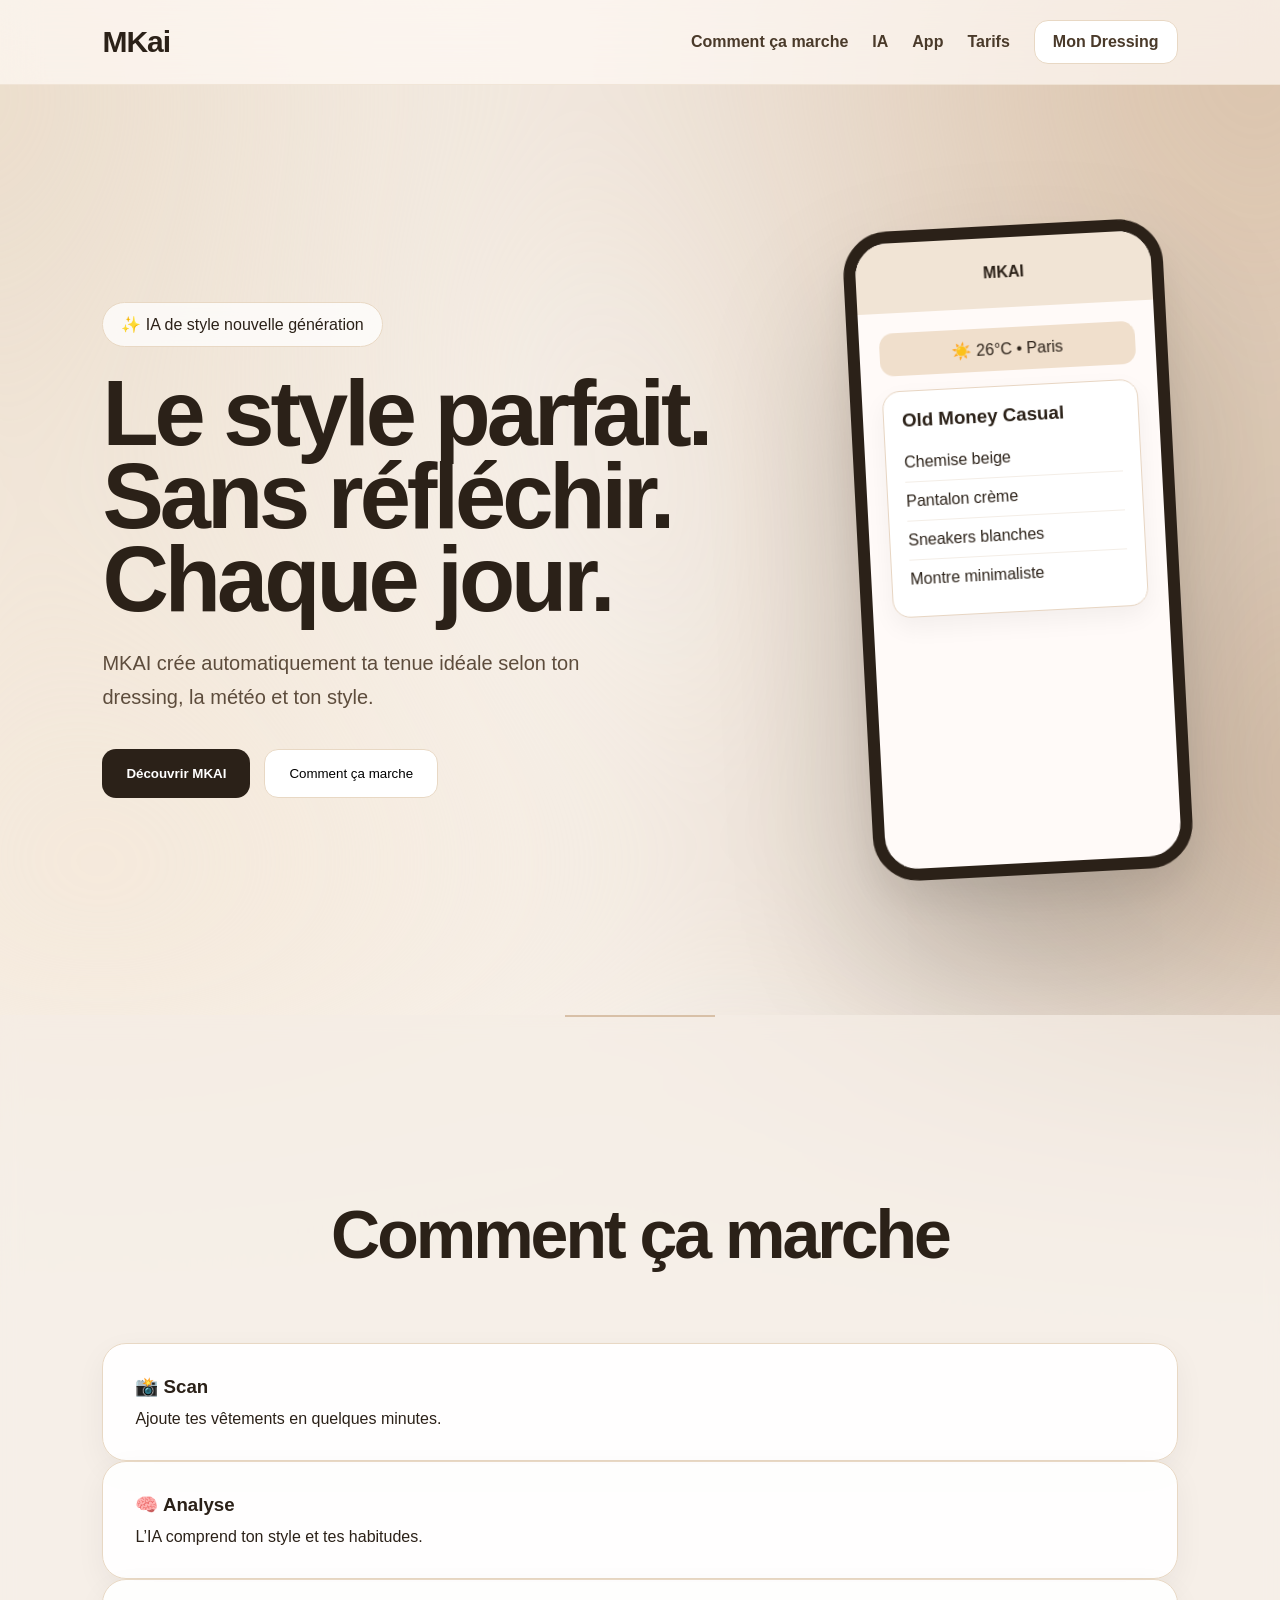
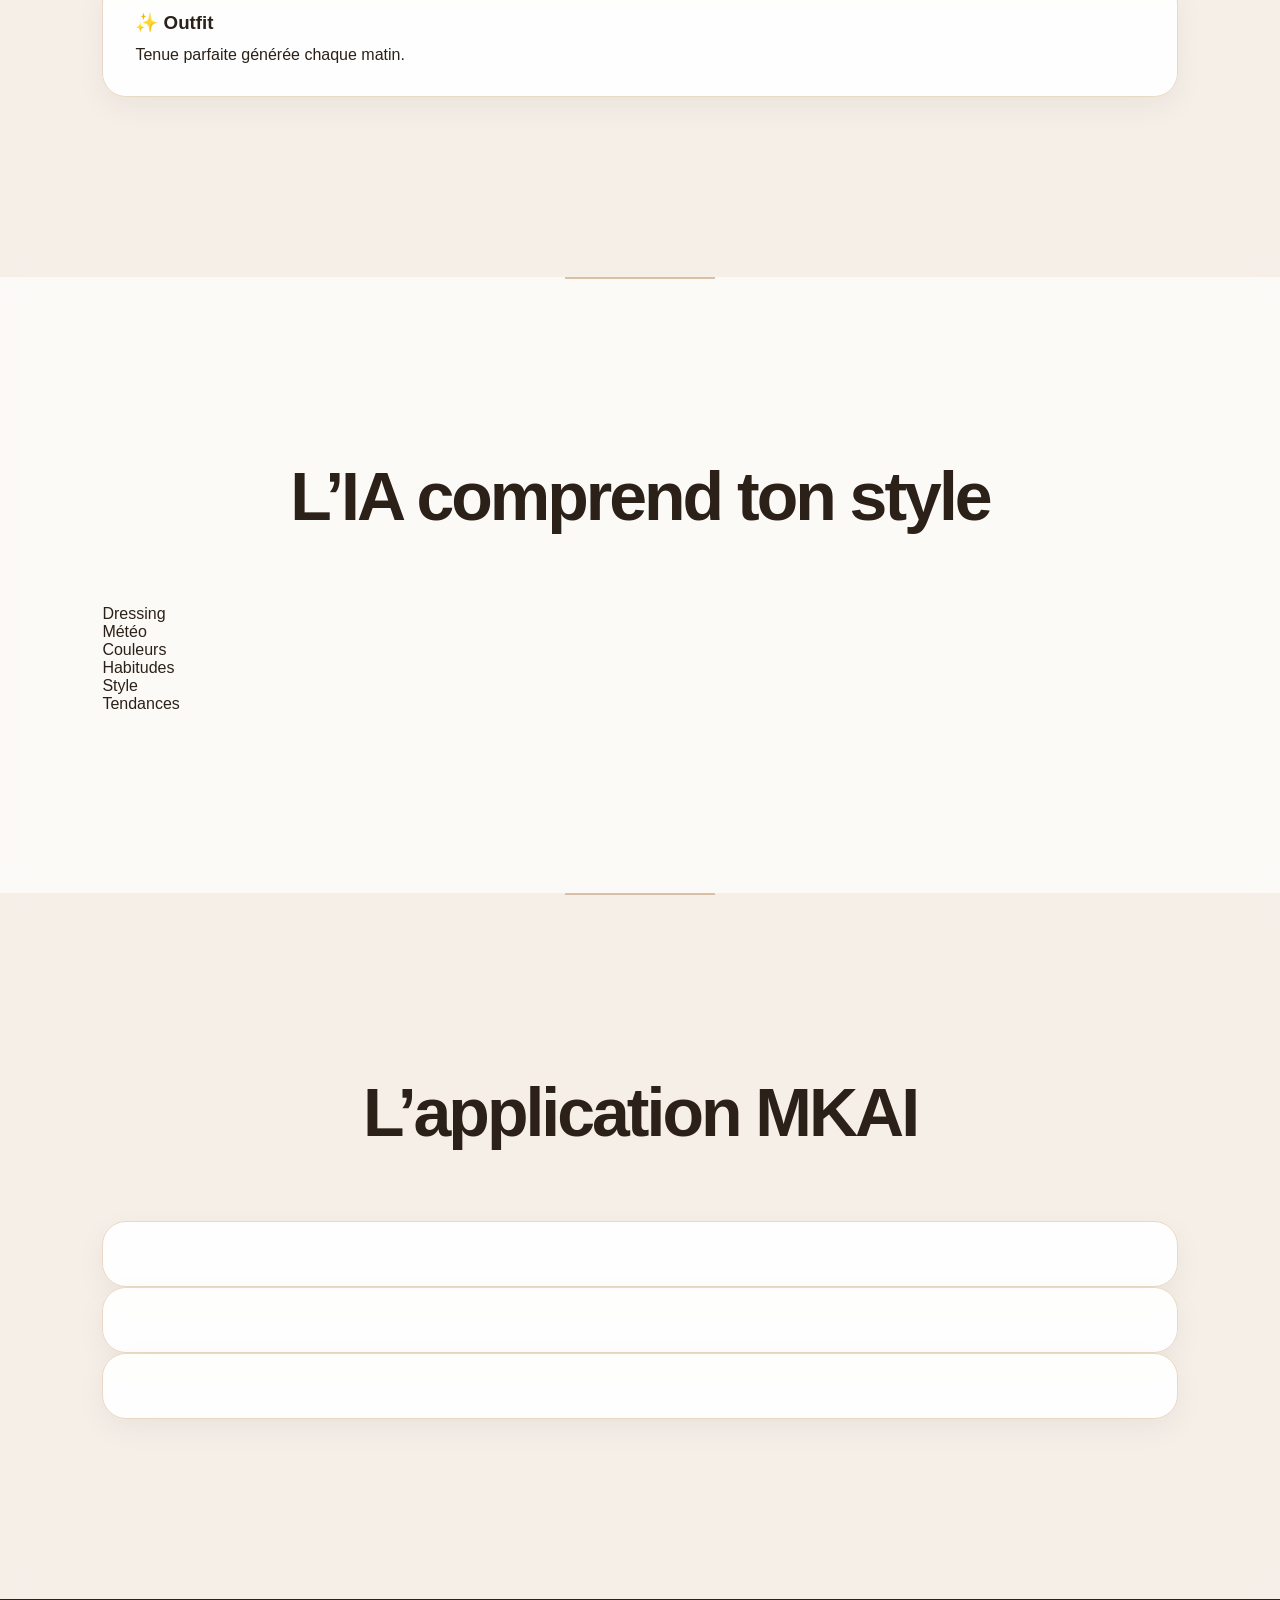
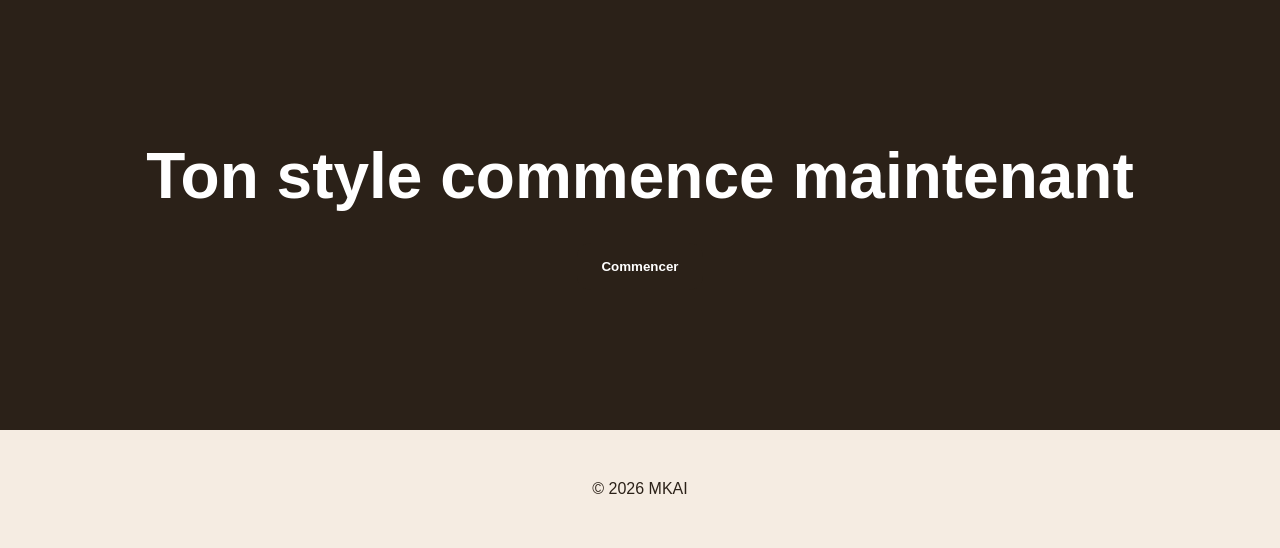
==== index.html @ 8fe7dde3 "Update index.html" ====
<!DOCTYPE html>
<html lang="fr">

<head>
<meta charset="UTF-8">
<meta name="viewport" content="width=device-width, initial-scale=1.0">

<title>MKAI - Styliste IA</title>

<link rel="stylesheet" href="style.css">
</head>

<body>

<header class="header">

<div class="logo">MKai</div>

<nav class="nav">
<a href="#how">Comment ça marche</a>
<a href="#ai">IA</a>
<a href="#app">App</a>
<a href="#pricing">Tarifs</a>
<a href="dashboard.html" class="nav-btn">Mon Dressing</a>
</nav>

</header>

<!-- HERO -->
<section class="hero">

<div class="hero-left">

<div class="badge">✨ IA de style nouvelle génération</div>

<h1 class="title">
Le style parfait.<br>
Sans réfléchir.<br>
Chaque jour.
</h1>

<p>
MKAI crée automatiquement ta tenue idéale selon ton dressing, la météo et ton style.
</p>

<div class="hero-buttons">

<button class="btn-primary">Découvrir MKAI</button>
<button class="btn-secondary">Comment ça marche</button>

</div>

</div>

<!-- PHONE -->
<div class="hero-right">

<div class="mkai-phone">

<div class="phone-header">MKAI</div>

<div class="phone-content">

<div class="weather">☀️ 26°C • Paris</div>

<div class="outfit-card">

<h3>Old Money Casual</h3>

<ul>
<li>Chemise beige</li>
<li>Pantalon crème</li>
<li>Sneakers blanches</li>
<li>Montre minimaliste</li>
</ul>

</div>

</div>

</div>

</div>

</section>

<!-- HOW -->
<section id="how" class="section">

<h2>Comment ça marche</h2>

<div class="grid-3">

<div class="card">
<h3>📸 Scan</h3>
<p>Ajoute tes vêtements en quelques minutes.</p>
</div>

<div class="card">
<h3>🧠 Analyse</h3>
<p>L’IA comprend ton style et tes habitudes.</p>
</div>

<div class="card">
<h3>✨ Outfit</h3>
<p>Tenue parfaite générée chaque matin.</p>
</div>

</div>

</section>

<!-- AI -->
<section id="ai" class="section soft">

<h2>L’IA comprend ton style</h2>

<div class="grid-3">

<div class="chip">Dressing</div>
<div class="chip">Météo</div>
<div class="chip">Couleurs</div>
<div class="chip">Habitudes</div>
<div class="chip">Style</div>
<div class="chip">Tendances</div>

</div>

</section>

<!-- APP -->
<section id="app" class="section">

<h2>L’application MKAI</h2>

<div class="grid-3">

<div class="card img-card"></div>
<div class="card img-card"></div>
<div class="card img-card"></div>

</div>

</section>

<!-- CTA -->
<section class="cta">

<h2>Ton style commence maintenant</h2>
<button class="btn-primary">Commencer</button>

</section>

<footer>
© 2026 MKAI
</footer>

</body>
</html>
---- style.css ----
*{
margin:0;
padding:0;
box-sizing:border-box;
font-family:Arial,sans-serif;
}

html{
scroll-behavior:smooth;
}

body{
background:#f8f3ee;
color:#2b2118;
overflow-x:hidden;
position:relative;
}

/* ==========================
BACKGROUND PREMIUM
========================== */

body::before{
content:"";
position:fixed;
inset:-20%;
z-index:-2;

background:
radial-gradient(circle at 10% 20%, #e8d8c4 0%, transparent 40%),
radial-gradient(circle at 85% 15%, #d6bca2 0%, transparent 45%),
radial-gradient(circle at 20% 90%, #f4e7d7 0%, transparent 40%),
radial-gradient(circle at 90% 80%, #c9b098 0%, transparent 40%);

filter:blur(120px);

animation:bgFlow 25s ease-in-out infinite alternate;
}

@keyframes bgFlow{

0%{
transform:translate(-60px,-30px) scale(1);
}

50%{
transform:translate(40px,30px) scale(1.15);
}

100%{
transform:translate(80px,-40px) scale(1.08);
}

}

/* ================= HEADER ================= */

.header{
position:sticky;
top:0;
z-index:999;

display:flex;
justify-content:space-between;
align-items:center;

padding:20px 8%;

background:rgba(255,250,245,.7);
backdrop-filter:blur(18px);

border-bottom:1px solid rgba(232,216,196,.5);
}

.logo{
font-size:30px;
font-weight:900;
letter-spacing:-1px;
}

.nav{
display:flex;
gap:24px;
align-items:center;
}

.nav a{
text-decoration:none;
color:#4a3a2a;
font-weight:600;
}

.nav-btn{
padding:12px 18px;
border-radius:14px;
background:white;
border:1px solid #e8d8c4;
}

/* ================= HERO ================= */

.hero{
min-height:100vh;

display:flex;
align-items:center;
justify-content:space-between;

gap:120px;

padding:140px 8%;
}

.hero-left{
max-width:650px;
}

.badge{
display:inline-flex;
align-items:center;
gap:8px;

padding:12px 18px;

background:rgba(255,255,255,.75);
backdrop-filter:blur(12px);

border-radius:999px;
border:1px solid #e8d8c4;

margin-bottom:25px;
}

.hero h1{
font-size:92px;
line-height:.9;
letter-spacing:-4px;
margin-bottom:25px;
}

.hero p{
font-size:20px;
line-height:1.7;
color:#5d4c3c;
max-width:550px;
}

.hero-badges{
display:flex;
flex-wrap:wrap;
gap:12px;
margin-top:25px;
}

.mini-badge{
padding:10px 14px;
background:white;
border-radius:999px;
border:1px solid #e8d8c4;
font-size:14px;
}

.hero-buttons{
display:flex;
gap:14px;
margin-top:35px;
}

.btn-primary{
background:#2b2118;
color:white;
border:none;
padding:16px 24px;
border-radius:14px;
cursor:pointer;
font-weight:700;
}

.btn-secondary{
background:white;
border:1px solid #e8d8c4;
padding:16px 24px;
border-radius:14px;
cursor:pointer;
}

/* ================= PHONE ================= */

.mkai-phone{
width:320px;
height:650px;

background:#fffaf8;

border-radius:45px;
border:12px solid #2b2118;

overflow:hidden;

box-shadow:
0 80px 150px rgba(0,0,0,.18),
0 20px 40px rgba(0,0,0,.08);

transform:rotate(-3deg);

animation:floatPhone 6s ease-in-out infinite;
}

@keyframes floatPhone{

0%{
transform:translateY(0) rotate(-3deg);
}

50%{
transform:translateY(-15px) rotate(-1deg);
}

100%{
transform:translateY(0) rotate(-3deg);
}

}

.phone-header{
height:70px;

display:flex;
align-items:center;
justify-content:center;

font-weight:800;

background:#f1e4d5;
}

.phone-content{
padding:20px;
}

.weather{
background:#f0dfcc;
padding:12px;
border-radius:14px;
text-align:center;
margin-bottom:15px;
}

.outfit-card{
background:white;
border-radius:18px;
padding:18px;

border:1px solid #e7d5c2;

box-shadow:0 10px 25px rgba(0,0,0,.05);
}

.outfit-card ul{
list-style:none;
margin-top:12px;
}

.outfit-card li{
padding:10px 0;
border-bottom:1px solid #f3ede6;
}

.outfit-card li:last-child{
border-bottom:none;
}

/* ================= SECTIONS ================= */

.section{
padding:180px 8%;
position:relative;
}

.section::before{
content:"";
position:absolute;

top:0;
left:50%;

transform:translateX(-50%);

width:150px;
height:2px;

background:#d8c0a7;
}

.section h2{
font-size:68px;
letter-spacing:-3px;
margin-bottom:70px;
text-align:center;
}

/* alternance forte */

.section:nth-child(even){
background:rgba(255,255,255,.55);
backdrop-filter:blur(10px);
}

.section:nth-child(odd){
background:rgba(245,237,229,.65);
backdrop-filter:blur(10px);
}

/* ================= CARDS ================= */

.cards{
display:grid;
grid-template-columns:repeat(3,1fr);
gap:28px;
}

.card{
background:rgba(255,255,255,.9);

border:1px solid #e8d8c4;

padding:32px;

border-radius:24px;

transition:.35s;

box-shadow:
0 10px 30px rgba(0,0,0,.05);
}

.card:hover{
transform:translateY(-12px);

box-shadow:
0 30px 80px rgba(0,0,0,.12);
}

.icon{
font-size:34px;
margin-bottom:15px;
}

.card h3{
margin-bottom:12px;
}

/* ================= BENEFITS ================= */

.benefits-grid{
display:grid;
grid-template-columns:repeat(3,1fr);
gap:20px;
}

.benefit-card{
background:white;

padding:28px;

border-radius:20px;

border:1px solid #e8d8c4;

text-align:center;

font-weight:600;

box-shadow:
0 10px 30px rgba(0,0,0,.05);
}

/* ================= APP IMAGES ================= */

.preview-image{
width:100%;
height:280px;
object-fit:cover;
border-radius:16px;
margin-bottom:15px;
}

/* ================= CTA ================= */

.cta{
padding:140px 8%;
text-align:center;

background:#2b2118;
color:white;
}

.cta h2{
font-size:64px;
margin-bottom:30px;
}

/* ================= FOOTER ================= */

footer{
padding:50px;
text-align:center;
background:#f5ece2;
}

/* ================= MOBILE ================= */

@media(max-width:1000px){

.hero{
flex-direction:column;
text-align:center;
}

.hero h1{
font-size:62px;
}

.cards{
grid-template-columns:1fr;
}

.benefits-grid{
grid-template-columns:1fr;
}

.mkai-phone{
width:290px;
height:590px;
}

.section h2{
font-size:42px;
}

}

.blur-title span{
display:inline-block;
opacity:0;
filter:blur(12px);
transform:translateY(-50px);
animation:blurReveal 0.9s forwards;
}

.blur-title span:nth-child(1){
animation-delay:0.2s;
}

.blur-title span:nth-child(3){
animation-delay:0.7s;
}

.blur-title span:nth-child(5){
animation-delay:1.2s;
}

@keyframes blurReveal{

0%{
opacity:0;
filter:blur(12px);
transform:translateY(-50px);
}

60%{
opacity:.6;
filter:blur(5px);
transform:translateY(8px);
}

100%{
opacity:1;
filter:blur(0);
transform:translateY(0);
}

}

.blur-title span{
display:inline-block;
opacity:0;
filter:blur(12px);
transform:translateY(-50px);
animation:blurReveal 0.9s forwards;
}

.blur-title span:nth-child(1){
animation-delay:0.2s;
}

.blur-title span:nth-child(3){
animation-delay:0.7s;
}

.blur-title span:nth-child(5){
animation-delay:1.2s;
}

@keyframes blurReveal{

0%{
opacity:0;
filter:blur(12px);
transform:translateY(-50px);
}

60%{
opacity:.6;
filter:blur(5px);
transform:translateY(8px);
}

100%{
opacity:1;
filter:blur(0);
transform:translateY(0);
}

}

/* ==========================
DOT FIELD MKAI
========================== */

#dotfield-bg{
position:fixed;
inset:0;
z-index:-1;

background-image:
radial-gradient(
rgba(168,85,247,.35) 1.5px,
transparent 1.5px
);

background-size:14px 14px;

opacity:.65;
pointer-events:none;
}

#cursor-glow{
position:fixed;

width:500px;
height:500px;

border-radius:50%;

pointer-events:none;

background:
radial-gradient(
circle,
rgba(168,85,247,.25) 0%,
rgba(168,85,247,.10) 35%,
transparent 70%
);

transform:translate(-50%,-50%);

z-index:0;

filter:blur(40px);
}

.hero{
position:relative;
overflow:hidden;
}

.hero-overlay{
position:absolute;
inset:0;

background:
radial-gradient(
circle at center,
rgba(168,85,247,.10),
transparent 60%
);

pointer-events:none;
}

.hero-left,
.hero-right{
position:relative;
z-index:2;
}

.mkai-phone{
position:relative;
z-index:2;
}

/* ==========================
LIQUID BACKGROUND
========================== */

#liquid-bg{
position:absolute;
inset:0;
width:100%;
height:100%;
z-index:0;
pointer-events:none;
}

.hero{
position:relative;
overflow:hidden;
}

.hero-overlay{
position:absolute;
inset:0;

background:
radial-gradient(
circle at center,
rgba(168,85,247,.10),
transparent 60%
);

pointer-events:none;
z-index:1;
}

.hero-left,
.hero-right{
position:relative;
z-index:2;
}
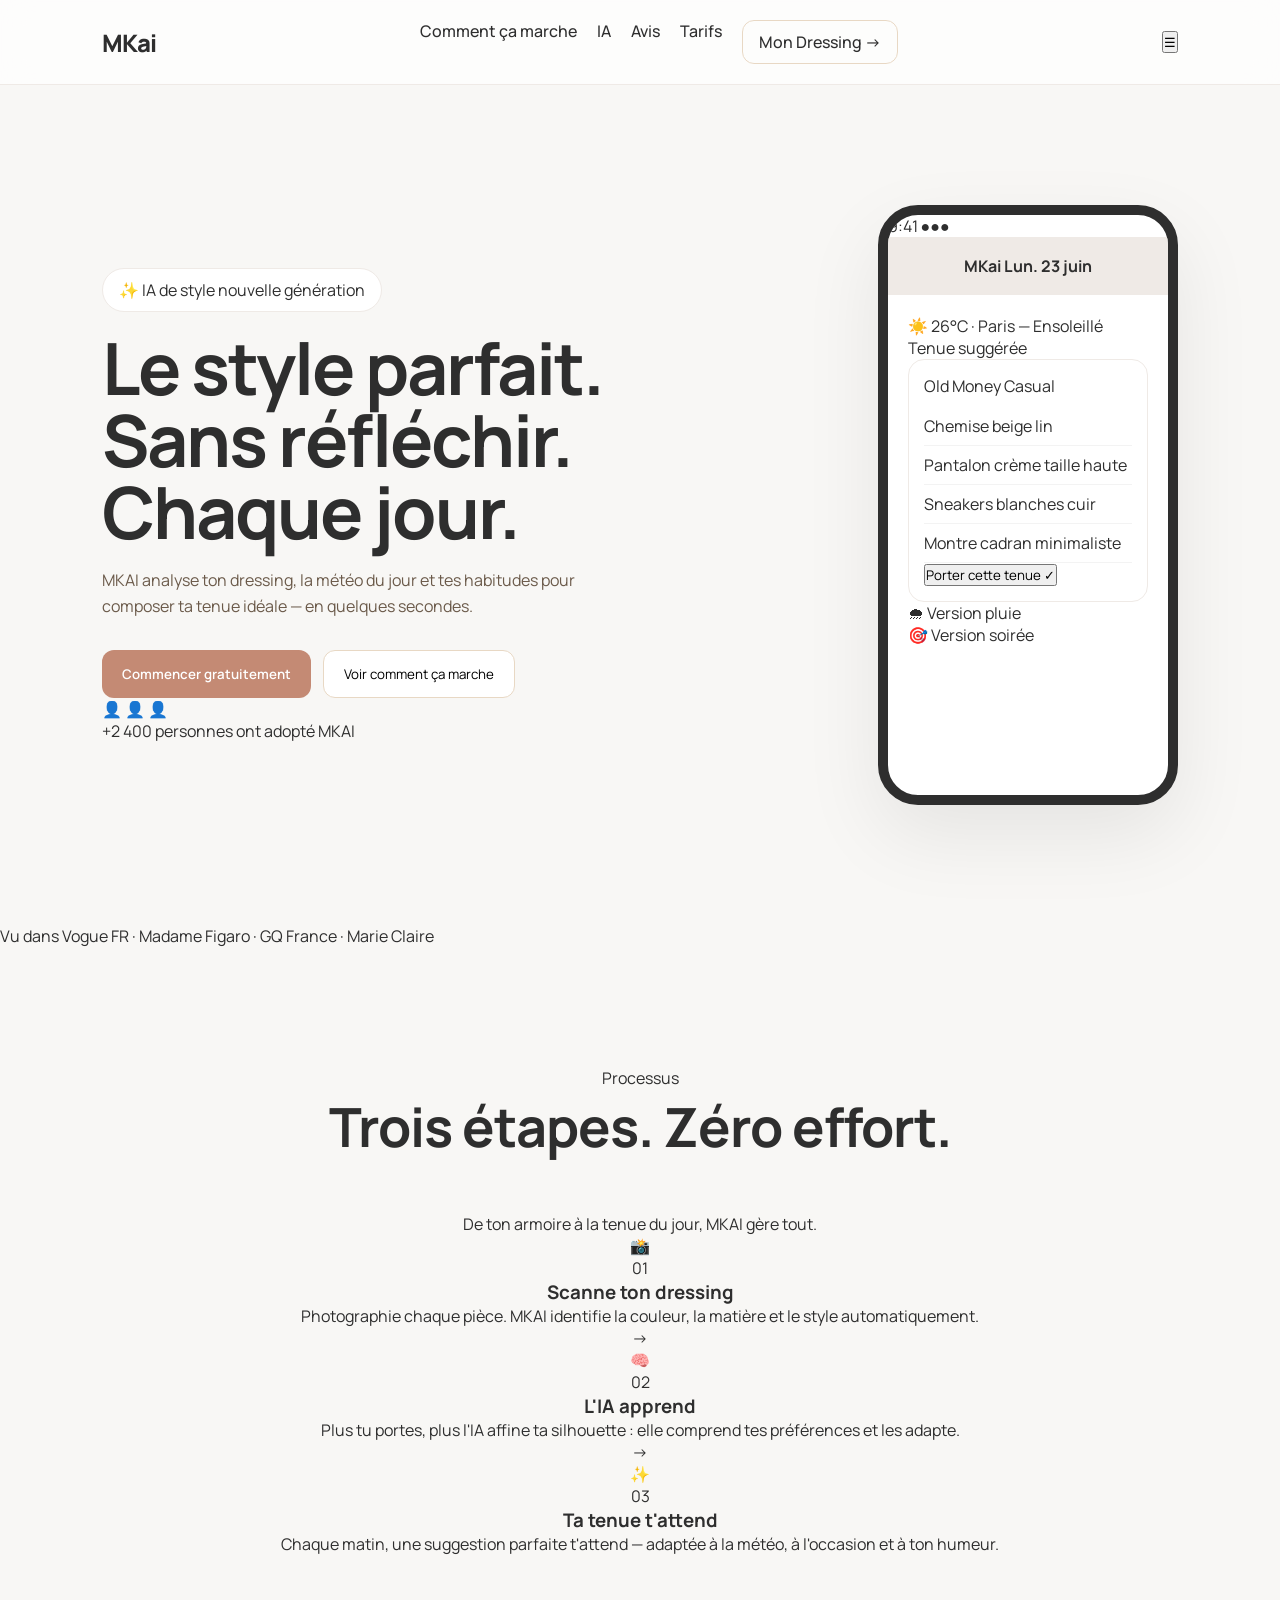
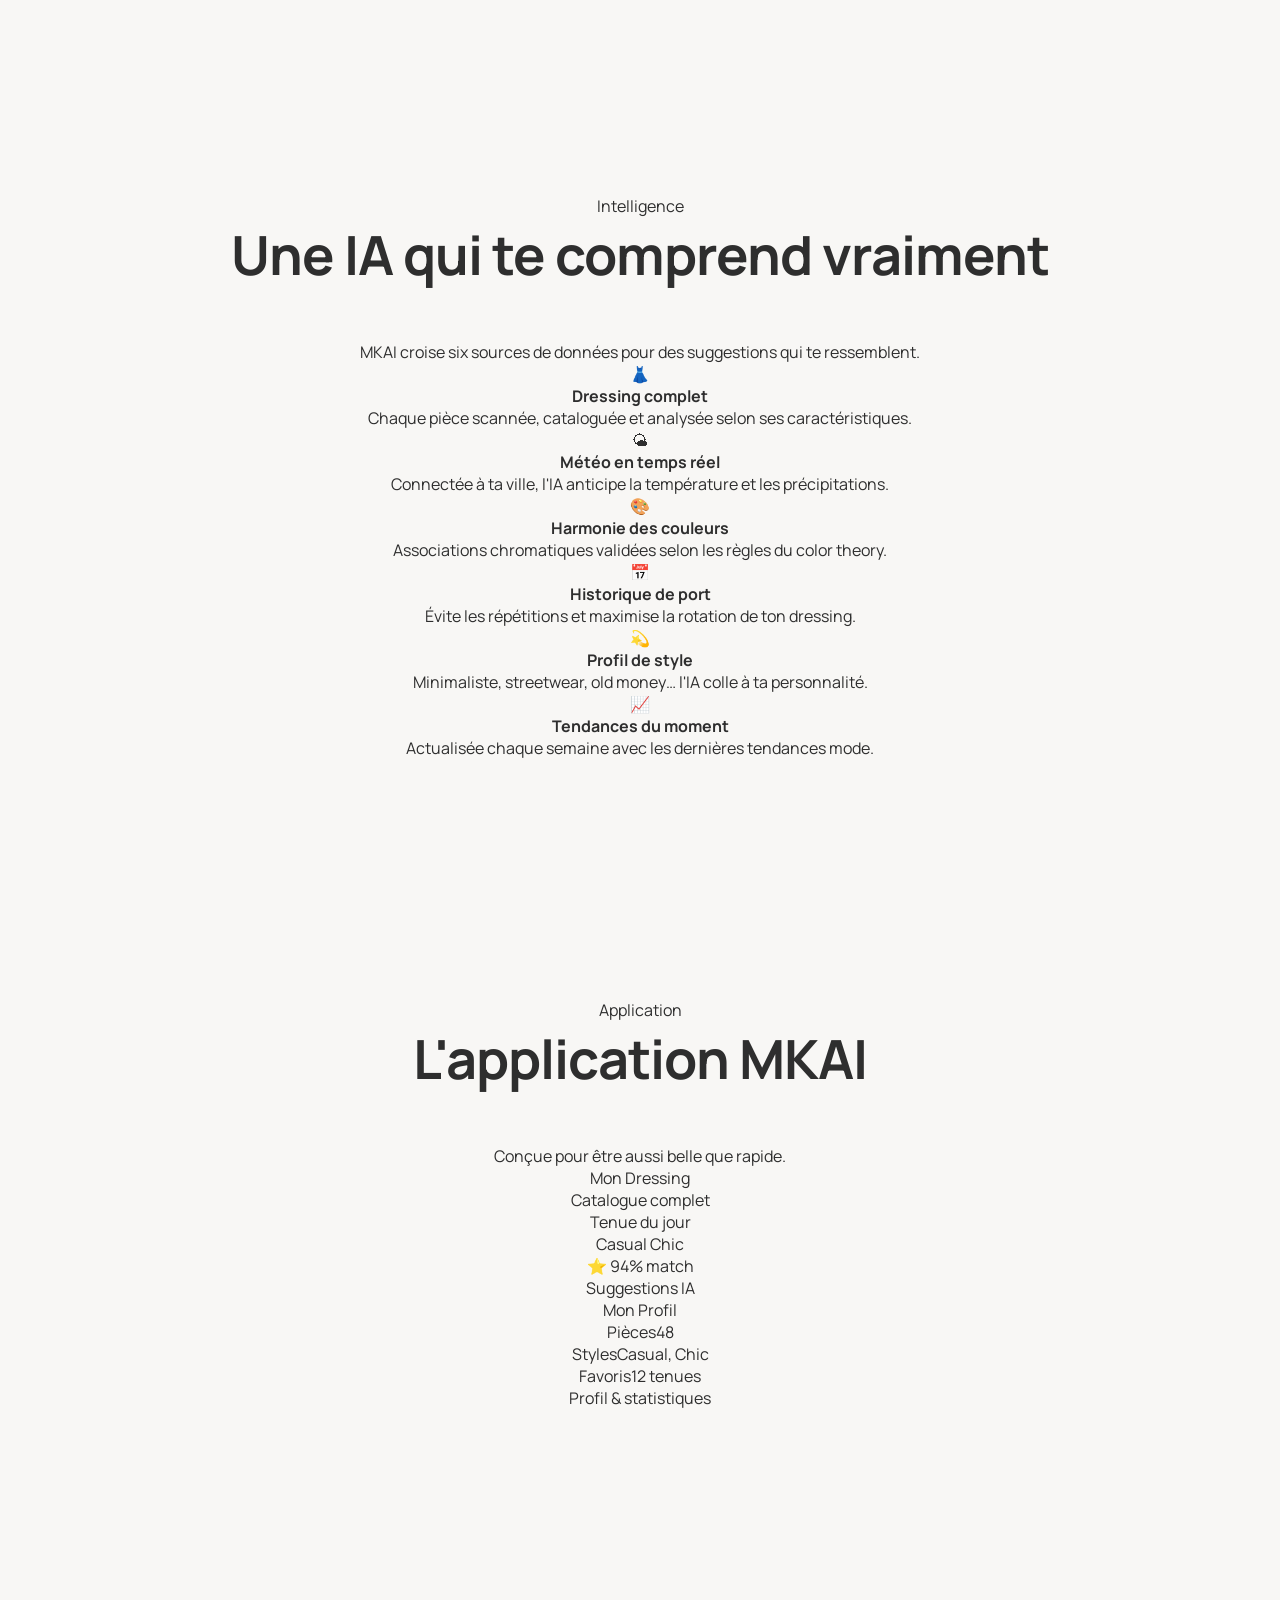
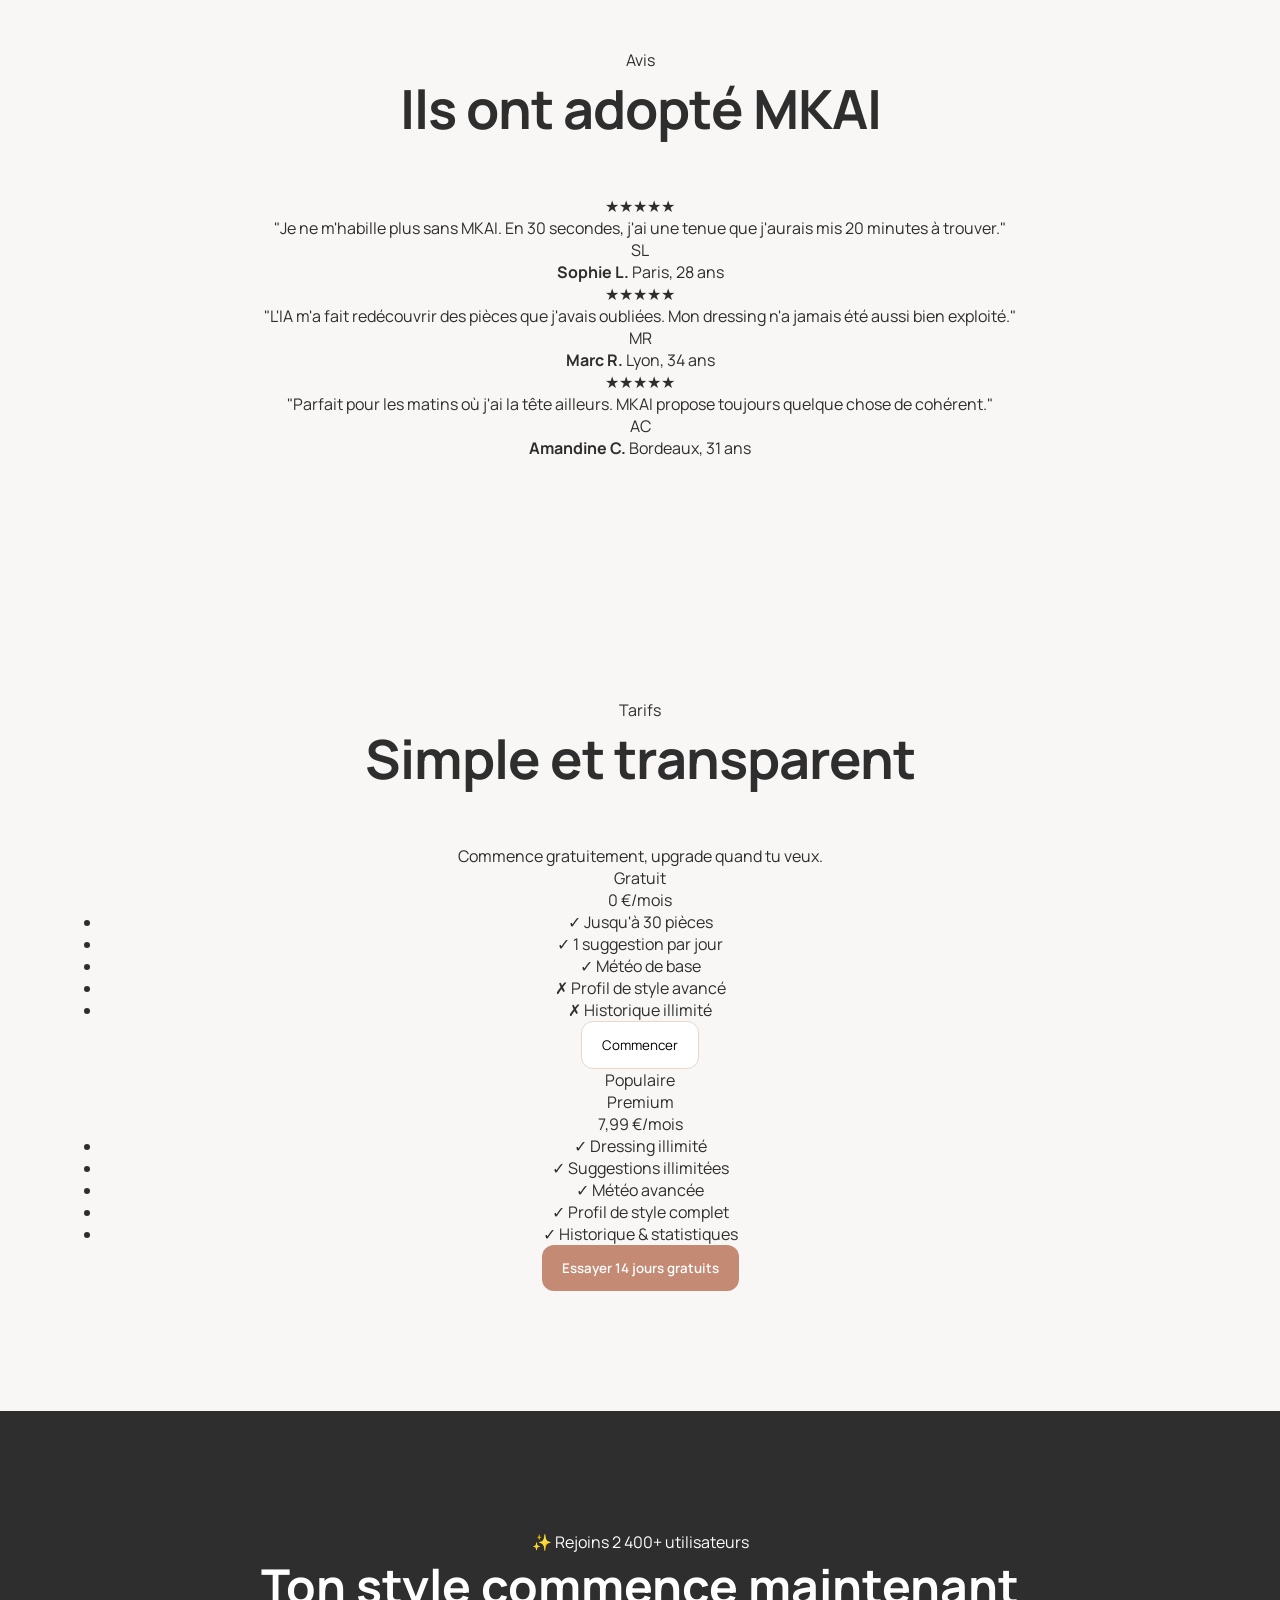
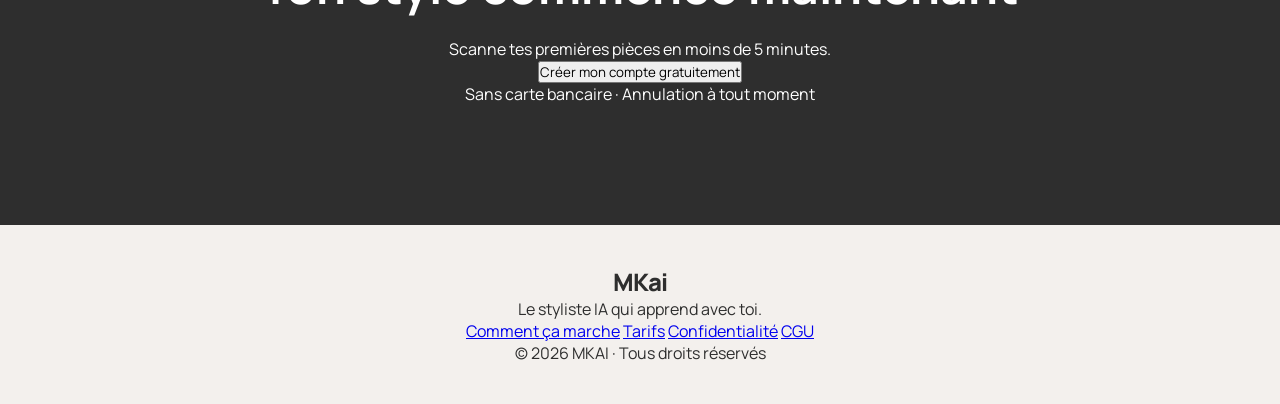
==== commit 3c7c50af: "Update index.html" ====
--- a/index.html
+++ b/index.html
@@ -1,159 +1,319 @@
 <!DOCTYPE html>
 <html lang="fr">
-
 <head>
-<meta charset="UTF-8">
-<meta name="viewport" content="width=device-width, initial-scale=1.0">
-
-<title>MKAI - Styliste IA</title>
-
-<link rel="stylesheet" href="style.css">
+  <meta charset="UTF-8">
+  <meta name="viewport" content="width=device-width, initial-scale=1.0">
+  <title>MKAI - Styliste IA</title>
+  <link rel="preconnect" href="https://fonts.googleapis.com">
+  <link rel="preconnect" href="https://fonts.gstatic.com" crossorigin>
+  <link href="https://fonts.googleapis.com/css2?family=Manrope:wght@400;500;600;700;800&display=swap" rel="stylesheet">
+  <link rel="stylesheet" href="style.css">
 </head>
-
 <body>
 
-<header class="header">
-
-<div class="logo">MKai</div>
-
-<nav class="nav">
-<a href="#how">Comment ça marche</a>
-<a href="#ai">IA</a>
-<a href="#app">App</a>
-<a href="#pricing">Tarifs</a>
-<a href="dashboard.html" class="nav-btn">Mon Dressing</a>
-</nav>
-
-</header>
-
-<!-- HERO -->
-<section class="hero">
-
-<div class="hero-left">
-
-<div class="badge">✨ IA de style nouvelle génération</div>
-
-<h1 class="title">
-Le style parfait.<br>
-Sans réfléchir.<br>
-Chaque jour.
-</h1>
-
-<p>
-MKAI crée automatiquement ta tenue idéale selon ton dressing, la météo et ton style.
-</p>
-
-<div class="hero-buttons">
-
-<button class="btn-primary">Découvrir MKAI</button>
-<button class="btn-secondary">Comment ça marche</button>
-
-</div>
-
-</div>
-
-<!-- PHONE -->
-<div class="hero-right">
-
-<div class="mkai-phone">
-
-<div class="phone-header">MKAI</div>
-
-<div class="phone-content">
-
-<div class="weather">☀️ 26°C • Paris</div>
-
-<div class="outfit-card">
-
-<h3>Old Money Casual</h3>
-
-<ul>
-<li>Chemise beige</li>
-<li>Pantalon crème</li>
-<li>Sneakers blanches</li>
-<li>Montre minimaliste</li>
-</ul>
-
-</div>
-
-</div>
-
-</div>
-
-</div>
-
-</section>
-
-<!-- HOW -->
-<section id="how" class="section">
-
-<h2>Comment ça marche</h2>
-
-<div class="grid-3">
-
-<div class="card">
-<h3>📸 Scan</h3>
-<p>Ajoute tes vêtements en quelques minutes.</p>
-</div>
-
-<div class="card">
-<h3>🧠 Analyse</h3>
-<p>L’IA comprend ton style et tes habitudes.</p>
-</div>
-
-<div class="card">
-<h3>✨ Outfit</h3>
-<p>Tenue parfaite générée chaque matin.</p>
-</div>
-
-</div>
-
-</section>
-
-<!-- AI -->
-<section id="ai" class="section soft">
-
-<h2>L’IA comprend ton style</h2>
-
-<div class="grid-3">
-
-<div class="chip">Dressing</div>
-<div class="chip">Météo</div>
-<div class="chip">Couleurs</div>
-<div class="chip">Habitudes</div>
-<div class="chip">Style</div>
-<div class="chip">Tendances</div>
-
-</div>
-
-</section>
-
-<!-- APP -->
-<section id="app" class="section">
-
-<h2>L’application MKAI</h2>
-
-<div class="grid-3">
-
-<div class="card img-card"></div>
-<div class="card img-card"></div>
-<div class="card img-card"></div>
-
-</div>
-
-</section>
-
-<!-- CTA -->
-<section class="cta">
-
-<h2>Ton style commence maintenant</h2>
-<button class="btn-primary">Commencer</button>
-
-</section>
-
-<footer>
-© 2026 MKAI
-</footer>
-
+  <!-- HEADER -->
+  <header class="header">
+    <div class="logo">MK<span class="logo-accent">ai</span></div>
+    <nav class="nav">
+      <a href="#how">Comment ça marche</a>
+      <a href="#ai">IA</a>
+      <a href="#testimonials">Avis</a>
+      <a href="#pricing">Tarifs</a>
+      <a href="dashboard.html" class="nav-btn">Mon Dressing →</a>
+    </nav>
+    <button class="nav-mobile-toggle" aria-label="Menu">☰</button>
+  </header>
+
+  <!-- HERO -->
+  <section class="hero">
+    <div class="hero-left">
+      <div class="badge">✨ IA de style nouvelle génération</div>
+      <h1 class="title">
+        Le style parfait.<br>
+        <span class="title-muted">Sans réfléchir.</span><br>
+        Chaque jour.
+      </h1>
+      <p class="hero-sub">
+        MKAI analyse ton dressing, la météo du jour et tes habitudes pour composer ta tenue idéale — en quelques secondes.
+      </p>
+      <div class="hero-buttons">
+        <button class="btn-primary">Commencer gratuitement</button>
+        <button class="btn-secondary">Voir comment ça marche</button>
+      </div>
+      <div class="hero-social-proof">
+        <div class="avatars">
+          <span class="avatar">👤</span>
+          <span class="avatar">👤</span>
+          <span class="avatar">👤</span>
+        </div>
+        <span class="proof-text">+2 400 personnes ont adopté MKAI</span>
+      </div>
+    </div>
+
+    <!-- PHONE MOCKUP -->
+    <div class="hero-right">
+      <div class="phone-wrap">
+        <div class="mkai-phone">
+          <div class="phone-status">
+            <span>9:41</span>
+            <span>●●●</span>
+          </div>
+          <div class="phone-header">
+            <span class="phone-logo">MKai</span>
+            <span class="phone-day">Lun. 23 juin</span>
+          </div>
+          <div class="phone-content">
+            <div class="weather-pill">☀️ 26°C · Paris — Ensoleillé</div>
+            <div class="outfit-label">Tenue suggérée</div>
+            <div class="outfit-card">
+              <div class="outfit-tag">Old Money Casual</div>
+              <ul class="outfit-list">
+                <li><span class="dot"></span>Chemise beige lin</li>
+                <li><span class="dot"></span>Pantalon crème taille haute</li>
+                <li><span class="dot"></span>Sneakers blanches cuir</li>
+                <li><span class="dot"></span>Montre cadran minimaliste</li>
+              </ul>
+              <button class="phone-cta">Porter cette tenue ✓</button>
+            </div>
+            <div class="phone-alts">
+              <div class="alt-chip">🌧 Version pluie</div>
+              <div class="alt-chip">🎯 Version soirée</div>
+            </div>
+          </div>
+        </div>
+        <div class="phone-glow"></div>
+      </div>
+    </div>
+  </section>
+
+  <!-- LOGOS / SOCIAL PROOF BAR -->
+  <div class="proof-bar">
+    <span>Vu dans</span>
+    <span class="proof-logo">Vogue FR</span>
+    <span class="proof-sep">·</span>
+    <span class="proof-logo">Madame Figaro</span>
+    <span class="proof-sep">·</span>
+    <span class="proof-logo">GQ France</span>
+    <span class="proof-sep">·</span>
+    <span class="proof-logo">Marie Claire</span>
+  </div>
+
+  <!-- HOW IT WORKS -->
+  <section id="how" class="section">
+    <div class="section-eyebrow">Processus</div>
+    <h2>Trois étapes. Zéro effort.</h2>
+    <p class="section-sub">De ton armoire à la tenue du jour, MKAI gère tout.</p>
+    <div class="steps">
+      <div class="step-card">
+        <div class="step-icon">📸</div>
+        <div class="step-num">01</div>
+        <h3>Scanne ton dressing</h3>
+        <p>Photographie chaque pièce. MKAI identifie la couleur, la matière et le style automatiquement.</p>
+      </div>
+      <div class="step-arrow">→</div>
+      <div class="step-card">
+        <div class="step-icon">🧠</div>
+        <div class="step-num">02</div>
+        <h3>L'IA apprend</h3>
+        <p>Plus tu portes, plus l'IA affine ta silhouette : elle comprend tes préférences et les adapte.</p>
+      </div>
+      <div class="step-arrow">→</div>
+      <div class="step-card">
+        <div class="step-icon">✨</div>
+        <div class="step-num">03</div>
+        <h3>Ta tenue t'attend</h3>
+        <p>Chaque matin, une suggestion parfaite t'attend — adaptée à la météo, à l'occasion et à ton humeur.</p>
+      </div>
+    </div>
+  </section>
+
+  <!-- AI SECTION -->
+  <section id="ai" class="section section-ai">
+    <div class="section-eyebrow">Intelligence</div>
+    <h2>Une IA qui te comprend vraiment</h2>
+    <p class="section-sub">MKAI croise six sources de données pour des suggestions qui te ressemblent.</p>
+    <div class="ai-grid">
+      <div class="ai-feature">
+        <div class="ai-icon">👗</div>
+        <h4>Dressing complet</h4>
+        <p>Chaque pièce scannée, cataloguée et analysée selon ses caractéristiques.</p>
+      </div>
+      <div class="ai-feature">
+        <div class="ai-icon">🌤</div>
+        <h4>Météo en temps réel</h4>
+        <p>Connectée à ta ville, l'IA anticipe la température et les précipitations.</p>
+      </div>
+      <div class="ai-feature">
+        <div class="ai-icon">🎨</div>
+        <h4>Harmonie des couleurs</h4>
+        <p>Associations chromatiques validées selon les règles du color theory.</p>
+      </div>
+      <div class="ai-feature">
+        <div class="ai-icon">📅</div>
+        <h4>Historique de port</h4>
+        <p>Évite les répétitions et maximise la rotation de ton dressing.</p>
+      </div>
+      <div class="ai-feature">
+        <div class="ai-icon">💫</div>
+        <h4>Profil de style</h4>
+        <p>Minimaliste, streetwear, old money… l'IA colle à ta personnalité.</p>
+      </div>
+      <div class="ai-feature">
+        <div class="ai-icon">📈</div>
+        <h4>Tendances du moment</h4>
+        <p>Actualisée chaque semaine avec les dernières tendances mode.</p>
+      </div>
+    </div>
+  </section>
+
+  <!-- APP SCREENSHOTS -->
+  <section id="app" class="section section-app">
+    <div class="section-eyebrow">Application</div>
+    <h2>L'application MKAI</h2>
+    <p class="section-sub">Conçue pour être aussi belle que rapide.</p>
+    <div class="app-screens">
+      <div class="screen-card">
+        <div class="screen-preview screen-1">
+          <div class="screen-label">Mon Dressing</div>
+          <div class="screen-items">
+            <div class="screen-item"></div>
+            <div class="screen-item"></div>
+            <div class="screen-item"></div>
+            <div class="screen-item"></div>
+          </div>
+        </div>
+        <p>Catalogue complet</p>
+      </div>
+      <div class="screen-card screen-card--main">
+        <div class="screen-preview screen-2">
+          <div class="screen-label">Tenue du jour</div>
+          <div class="screen-outfit">
+            <div class="outfit-visual"></div>
+            <div class="outfit-info">
+              <span class="outfit-style-tag">Casual Chic</span>
+              <div class="outfit-score">⭐ 94% match</div>
+            </div>
+          </div>
+        </div>
+        <p>Suggestions IA</p>
+      </div>
+      <div class="screen-card">
+        <div class="screen-preview screen-3">
+          <div class="screen-label">Mon Profil</div>
+          <div class="profile-stats">
+            <div class="stat-row"><span>Pièces</span><span>48</span></div>
+            <div class="stat-row"><span>Styles</span><span>Casual, Chic</span></div>
+            <div class="stat-row"><span>Favoris</span><span>12 tenues</span></div>
+          </div>
+        </div>
+        <p>Profil & statistiques</p>
+      </div>
+    </div>
+  </section>
+
+  <!-- TESTIMONIALS -->
+  <section id="testimonials" class="section section-soft">
+    <div class="section-eyebrow">Avis</div>
+    <h2>Ils ont adopté MKAI</h2>
+    <div class="testimonials">
+      <div class="testi-card">
+        <div class="testi-stars">★★★★★</div>
+        <p>"Je ne m'habille plus sans MKAI. En 30 secondes, j'ai une tenue que j'aurais mis 20 minutes à trouver."</p>
+        <div class="testi-author">
+          <div class="testi-avatar">SL</div>
+          <div>
+            <strong>Sophie L.</strong>
+            <span>Paris, 28 ans</span>
+          </div>
+        </div>
+      </div>
+      <div class="testi-card testi-card--featured">
+        <div class="testi-stars">★★★★★</div>
+        <p>"L'IA m'a fait redécouvrir des pièces que j'avais oubliées. Mon dressing n'a jamais été aussi bien exploité."</p>
+        <div class="testi-author">
+          <div class="testi-avatar">MR</div>
+          <div>
+            <strong>Marc R.</strong>
+            <span>Lyon, 34 ans</span>
+          </div>
+        </div>
+      </div>
+      <div class="testi-card">
+        <div class="testi-stars">★★★★★</div>
+        <p>"Parfait pour les matins où j'ai la tête ailleurs. MKAI propose toujours quelque chose de cohérent."</p>
+        <div class="testi-author">
+          <div class="testi-avatar">AC</div>
+          <div>
+            <strong>Amandine C.</strong>
+            <span>Bordeaux, 31 ans</span>
+          </div>
+        </div>
+      </div>
+    </div>
+  </section>
+
+  <!-- PRICING -->
+  <section id="pricing" class="section">
+    <div class="section-eyebrow">Tarifs</div>
+    <h2>Simple et transparent</h2>
+    <p class="section-sub">Commence gratuitement, upgrade quand tu veux.</p>
+    <div class="pricing-grid">
+      <div class="pricing-card">
+        <div class="pricing-plan">Gratuit</div>
+        <div class="pricing-price">0 €<span>/mois</span></div>
+        <ul class="pricing-features">
+          <li>✓ Jusqu'à 30 pièces</li>
+          <li>✓ 1 suggestion par jour</li>
+          <li>✓ Météo de base</li>
+          <li class="disabled">✗ Profil de style avancé</li>
+          <li class="disabled">✗ Historique illimité</li>
+        </ul>
+        <button class="btn-secondary pricing-btn">Commencer</button>
+      </div>
+      <div class="pricing-card pricing-card--featured">
+        <div class="pricing-badge">Populaire</div>
+        <div class="pricing-plan">Premium</div>
+        <div class="pricing-price">7,99 €<span>/mois</span></div>
+        <ul class="pricing-features">
+          <li>✓ Dressing illimité</li>
+          <li>✓ Suggestions illimitées</li>
+          <li>✓ Météo avancée</li>
+          <li>✓ Profil de style complet</li>
+          <li>✓ Historique & statistiques</li>
+        </ul>
+        <button class="btn-primary pricing-btn">Essayer 14 jours gratuits</button>
+      </div>
+    </div>
+  </section>
+
+  <!-- CTA FINAL -->
+  <section class="cta">
+    <div class="cta-inner">
+      <div class="cta-badge">✨ Rejoins 2 400+ utilisateurs</div>
+      <h2>Ton style commence maintenant</h2>
+      <p>Scanne tes premières pièces en moins de 5 minutes.</p>
+      <button class="btn-cta">Créer mon compte gratuitement</button>
+      <div class="cta-note">Sans carte bancaire · Annulation à tout moment</div>
+    </div>
+  </section>
+
+  <!-- FOOTER -->
+  <footer class="footer">
+    <div class="footer-inner">
+      <div class="footer-brand">
+        <div class="logo">MK<span class="logo-accent">ai</span></div>
+        <p>Le styliste IA qui apprend avec toi.</p>
+      </div>
+      <div class="footer-links">
+        <a href="#how">Comment ça marche</a>
+        <a href="#pricing">Tarifs</a>
+        <a href="#">Confidentialité</a>
+        <a href="#">CGU</a>
+      </div>
+    </div>
+    <div class="footer-copy">© 2026 MKAI · Tous droits réservés</div>
+  </footer>
+
+  <script src="script.js"></script>
 </body>
 </html>
--- a/style.css
+++ b/style.css
@@ -2,236 +2,125 @@
 margin:0;
 padding:0;
 box-sizing:border-box;
-font-family:Arial,sans-serif;
-}
-
-html{
-scroll-behavior:smooth;
+font-family:Manrope, Arial, sans-serif;
 }
 
 body{
-background:#f8f3ee;
-color:#2b2118;
+background:#F8F7F5;
+color:#2E2E2E;
 overflow-x:hidden;
-position:relative;
-}
-
-/* ==========================
-BACKGROUND PREMIUM
-========================== */
-
-body::before{
-content:"";
-position:fixed;
-inset:-20%;
-z-index:-2;
-
-background:
-radial-gradient(circle at 10% 20%, #e8d8c4 0%, transparent 40%),
-radial-gradient(circle at 85% 15%, #d6bca2 0%, transparent 45%),
-radial-gradient(circle at 20% 90%, #f4e7d7 0%, transparent 40%),
-radial-gradient(circle at 90% 80%, #c9b098 0%, transparent 40%);
-
-filter:blur(120px);
-
-animation:bgFlow 25s ease-in-out infinite alternate;
-}
-
-@keyframes bgFlow{
-
-0%{
-transform:translate(-60px,-30px) scale(1);
-}
-
-50%{
-transform:translate(40px,30px) scale(1.15);
-}
-
-100%{
-transform:translate(80px,-40px) scale(1.08);
-}
-
-}
-
-/* ================= HEADER ================= */
+}
+
+/* HEADER */
 
 .header{
+display:flex;
+justify-content:space-between;
+align-items:center;
+padding:20px 8%;
+background:rgba(255,255,255,0.7);
+backdrop-filter:blur(15px);
+border-bottom:1px solid #EFEAE6;
 position:sticky;
 top:0;
-z-index:999;
-
+}
+
+.logo{
+font-weight:800;
+font-size:24px;
+letter-spacing:-1px;
+}
+
+.nav{
+display:flex;
+gap:20px;
+}
+
+.nav a{
+text-decoration:none;
+color:#2E2E2E;
+font-weight:500;
+}
+
+.nav-btn{
+padding:10px 16px;
+border:1px solid #E8D8C4;
+border-radius:12px;
+}
+
+/* HERO */
+
+.hero{
 display:flex;
 justify-content:space-between;
 align-items:center;
-
-padding:20px 8%;
-
-background:rgba(255,250,245,.7);
-backdrop-filter:blur(18px);
-
-border-bottom:1px solid rgba(232,216,196,.5);
-}
-
-.logo{
-font-size:30px;
-font-weight:900;
-letter-spacing:-1px;
-}
-
-.nav{
-display:flex;
-gap:24px;
-align-items:center;
-}
-
-.nav a{
-text-decoration:none;
-color:#4a3a2a;
-font-weight:600;
-}
-
-.nav-btn{
-padding:12px 18px;
-border-radius:14px;
-background:white;
-border:1px solid #e8d8c4;
-}
-
-/* ================= HERO ================= */
-
-.hero{
-min-height:100vh;
-
-display:flex;
-align-items:center;
-justify-content:space-between;
-
-gap:120px;
-
-padding:140px 8%;
-}
-
-.hero-left{
-max-width:650px;
+padding:120px 8%;
+gap:80px;
 }
 
 .badge{
-display:inline-flex;
-align-items:center;
-gap:8px;
-
-padding:12px 18px;
-
-background:rgba(255,255,255,.75);
-backdrop-filter:blur(12px);
-
+display:inline-block;
+padding:10px 16px;
+background:#fff;
+border:1px solid #EFEAE6;
 border-radius:999px;
-border:1px solid #e8d8c4;
-
-margin-bottom:25px;
-}
-
-.hero h1{
-font-size:92px;
-line-height:.9;
-letter-spacing:-4px;
-margin-bottom:25px;
+margin-bottom:20px;
+}
+
+.title{
+font-size:72px;
+line-height:1;
+letter-spacing:-2px;
+margin-bottom:20px;
 }
 
 .hero p{
-font-size:20px;
-line-height:1.7;
-color:#5d4c3c;
-max-width:550px;
-}
-
-.hero-badges{
-display:flex;
-flex-wrap:wrap;
+color:#6B5A4A;
+max-width:500px;
+line-height:1.6;
+}
+
+.hero-buttons{
+margin-top:30px;
+display:flex;
 gap:12px;
-margin-top:25px;
-}
-
-.mini-badge{
-padding:10px 14px;
-background:white;
-border-radius:999px;
-border:1px solid #e8d8c4;
-font-size:14px;
-}
-
-.hero-buttons{
-display:flex;
-gap:14px;
-margin-top:35px;
 }
 
 .btn-primary{
-background:#2b2118;
+background:#C48A74;
 color:white;
 border:none;
-padding:16px 24px;
-border-radius:14px;
+padding:14px 20px;
+border-radius:12px;
 cursor:pointer;
+font-weight:600;
+}
+
+.btn-secondary{
+background:white;
+border:1px solid #E8D8C4;
+padding:14px 20px;
+border-radius:12px;
+cursor:pointer;
+}
+
+/* PHONE */
+
+.mkai-phone{
+width:300px;
+height:600px;
+background:white;
+border-radius:40px;
+border:10px solid #2E2E2E;
+overflow:hidden;
+box-shadow:0 30px 80px rgba(0,0,0,0.08);
+}
+
+.phone-header{
+padding:18px;
+text-align:center;
+background:#EFEAE6;
 font-weight:700;
-}
-
-.btn-secondary{
-background:white;
-border:1px solid #e8d8c4;
-padding:16px 24px;
-border-radius:14px;
-cursor:pointer;
-}
-
-/* ================= PHONE ================= */
-
-.mkai-phone{
-width:320px;
-height:650px;
-
-background:#fffaf8;
-
-border-radius:45px;
-border:12px solid #2b2118;
-
-overflow:hidden;
-
-box-shadow:
-0 80px 150px rgba(0,0,0,.18),
-0 20px 40px rgba(0,0,0,.08);
-
-transform:rotate(-3deg);
-
-animation:floatPhone 6s ease-in-out infinite;
-}
-
-@keyframes floatPhone{
-
-0%{
-transform:translateY(0) rotate(-3deg);
-}
-
-50%{
-transform:translateY(-15px) rotate(-1deg);
-}
-
-100%{
-transform:translateY(0) rotate(-3deg);
-}
-
-}
-
-.phone-header{
-height:70px;
-
-display:flex;
-align-items:center;
-justify-content:center;
-
-font-weight:800;
-
-background:#f1e4d5;
 }
 
 .phone-content{
@@ -239,402 +128,108 @@
 }
 
 .weather{
-background:#f0dfcc;
-padding:12px;
-border-radius:14px;
-text-align:center;
+background:#F3E9E1;
+padding:10px;
+border-radius:12px;
 margin-bottom:15px;
+text-align:center;
 }
 
 .outfit-card{
-background:white;
-border-radius:18px;
-padding:18px;
-
-border:1px solid #e7d5c2;
-
-box-shadow:0 10px 25px rgba(0,0,0,.05);
+border:1px solid #EFEAE6;
+padding:15px;
+border-radius:16px;
 }
 
 .outfit-card ul{
 list-style:none;
-margin-top:12px;
+margin-top:10px;
 }
 
 .outfit-card li{
-padding:10px 0;
-border-bottom:1px solid #f3ede6;
-}
-
-.outfit-card li:last-child{
-border-bottom:none;
-}
-
-/* ================= SECTIONS ================= */
+padding:8px 0;
+border-bottom:1px solid #F3F3F3;
+}
+
+/* SECTIONS */
 
 .section{
-padding:180px 8%;
-position:relative;
-}
-
-.section::before{
-content:"";
-position:absolute;
-
-top:0;
-left:50%;
-
-transform:translateX(-50%);
-
-width:150px;
-height:2px;
-
-background:#d8c0a7;
+padding:120px 8%;
+text-align:center;
 }
 
 .section h2{
-font-size:68px;
-letter-spacing:-3px;
-margin-bottom:70px;
-text-align:center;
-}
-
-/* alternance forte */
-
-.section:nth-child(even){
-background:rgba(255,255,255,.55);
-backdrop-filter:blur(10px);
-}
-
-.section:nth-child(odd){
-background:rgba(245,237,229,.65);
-backdrop-filter:blur(10px);
-}
-
-/* ================= CARDS ================= */
-
-.cards{
-display:grid;
-grid-template-columns:repeat(3,1fr);
-gap:28px;
-}
-
-.card{
-background:rgba(255,255,255,.9);
-
-border:1px solid #e8d8c4;
-
-padding:32px;
-
-border-radius:24px;
-
-transition:.35s;
-
-box-shadow:
-0 10px 30px rgba(0,0,0,.05);
-}
-
-.card:hover{
-transform:translateY(-12px);
-
-box-shadow:
-0 30px 80px rgba(0,0,0,.12);
-}
-
-.icon{
-font-size:34px;
-margin-bottom:15px;
-}
-
-.card h3{
-margin-bottom:12px;
-}
-
-/* ================= BENEFITS ================= */
-
-.benefits-grid{
+font-size:54px;
+margin-bottom:50px;
+letter-spacing:-1px;
+}
+
+/* GRID */
+
+.grid-3{
 display:grid;
 grid-template-columns:repeat(3,1fr);
 gap:20px;
 }
 
-.benefit-card{
-background:white;
-
-padding:28px;
-
+.card{
+background:white;
+padding:30px;
 border-radius:20px;
-
-border:1px solid #e8d8c4;
-
-text-align:center;
-
-font-weight:600;
-
-box-shadow:
-0 10px 30px rgba(0,0,0,.05);
-}
-
-/* ================= APP IMAGES ================= */
-
-.preview-image{
-width:100%;
-height:280px;
-object-fit:cover;
-border-radius:16px;
-margin-bottom:15px;
-}
-
-/* ================= CTA ================= */
+border:1px solid #EFEAE6;
+box-shadow:0 10px 30px rgba(0,0,0,0.03);
+}
+
+.soft{
+background:#EFEAE6;
+}
+
+/* CHIPS */
+
+.chip{
+background:white;
+padding:14px;
+border-radius:999px;
+border:1px solid #E8D8C4;
+}
+
+/* CTA */
 
 .cta{
-padding:140px 8%;
-text-align:center;
-
-background:#2b2118;
+padding:120px 8%;
+background:#2E2E2E;
 color:white;
+text-align:center;
 }
 
 .cta h2{
-font-size:64px;
-margin-bottom:30px;
-}
-
-/* ================= FOOTER ================= */
+font-size:48px;
+margin-bottom:20px;
+}
+
+/* FOOTER */
 
 footer{
-padding:50px;
-text-align:center;
-background:#f5ece2;
-}
-
-/* ================= MOBILE ================= */
-
-@media(max-width:1000px){
+padding:40px;
+text-align:center;
+background:#F3F0ED;
+}
+
+/* MOBILE */
+
+@media(max-width:900px){
 
 .hero{
 flex-direction:column;
 text-align:center;
 }
 
-.hero h1{
-font-size:62px;
-}
-
-.cards{
+.title{
+font-size:48px;
+}
+
+.grid-3{
 grid-template-columns:1fr;
 }
 
-.benefits-grid{
-grid-template-columns:1fr;
-}
-
-.mkai-phone{
-width:290px;
-height:590px;
-}
-
-.section h2{
-font-size:42px;
-}
-
-}
-
-.blur-title span{
-display:inline-block;
-opacity:0;
-filter:blur(12px);
-transform:translateY(-50px);
-animation:blurReveal 0.9s forwards;
-}
-
-.blur-title span:nth-child(1){
-animation-delay:0.2s;
-}
-
-.blur-title span:nth-child(3){
-animation-delay:0.7s;
-}
-
-.blur-title span:nth-child(5){
-animation-delay:1.2s;
-}
-
-@keyframes blurReveal{
-
-0%{
-opacity:0;
-filter:blur(12px);
-transform:translateY(-50px);
-}
-
-60%{
-opacity:.6;
-filter:blur(5px);
-transform:translateY(8px);
-}
-
-100%{
-opacity:1;
-filter:blur(0);
-transform:translateY(0);
-}
-
-}
-
-.blur-title span{
-display:inline-block;
-opacity:0;
-filter:blur(12px);
-transform:translateY(-50px);
-animation:blurReveal 0.9s forwards;
-}
-
-.blur-title span:nth-child(1){
-animation-delay:0.2s;
-}
-
-.blur-title span:nth-child(3){
-animation-delay:0.7s;
-}
-
-.blur-title span:nth-child(5){
-animation-delay:1.2s;
-}
-
-@keyframes blurReveal{
-
-0%{
-opacity:0;
-filter:blur(12px);
-transform:translateY(-50px);
-}
-
-60%{
-opacity:.6;
-filter:blur(5px);
-transform:translateY(8px);
-}
-
-100%{
-opacity:1;
-filter:blur(0);
-transform:translateY(0);
-}
-
-}
-
-/* ==========================
-DOT FIELD MKAI
-========================== */
-
-#dotfield-bg{
-position:fixed;
-inset:0;
-z-index:-1;
-
-background-image:
-radial-gradient(
-rgba(168,85,247,.35) 1.5px,
-transparent 1.5px
-);
-
-background-size:14px 14px;
-
-opacity:.65;
-pointer-events:none;
-}
-
-#cursor-glow{
-position:fixed;
-
-width:500px;
-height:500px;
-
-border-radius:50%;
-
-pointer-events:none;
-
-background:
-radial-gradient(
-circle,
-rgba(168,85,247,.25) 0%,
-rgba(168,85,247,.10) 35%,
-transparent 70%
-);
-
-transform:translate(-50%,-50%);
-
-z-index:0;
-
-filter:blur(40px);
-}
-
-.hero{
-position:relative;
-overflow:hidden;
-}
-
-.hero-overlay{
-position:absolute;
-inset:0;
-
-background:
-radial-gradient(
-circle at center,
-rgba(168,85,247,.10),
-transparent 60%
-);
-
-pointer-events:none;
-}
-
-.hero-left,
-.hero-right{
-position:relative;
-z-index:2;
-}
-
-.mkai-phone{
-position:relative;
-z-index:2;
-}
-
-/* ==========================
-LIQUID BACKGROUND
-========================== */
-
-#liquid-bg{
-position:absolute;
-inset:0;
-width:100%;
-height:100%;
-z-index:0;
-pointer-events:none;
-}
-
-.hero{
-position:relative;
-overflow:hidden;
-}
-
-.hero-overlay{
-position:absolute;
-inset:0;
-
-background:
-radial-gradient(
-circle at center,
-rgba(168,85,247,.10),
-transparent 60%
-);
-
-pointer-events:none;
-z-index:1;
-}
-
-.hero-left,
-.hero-right{
-position:relative;
-z-index:2;
-}
+}
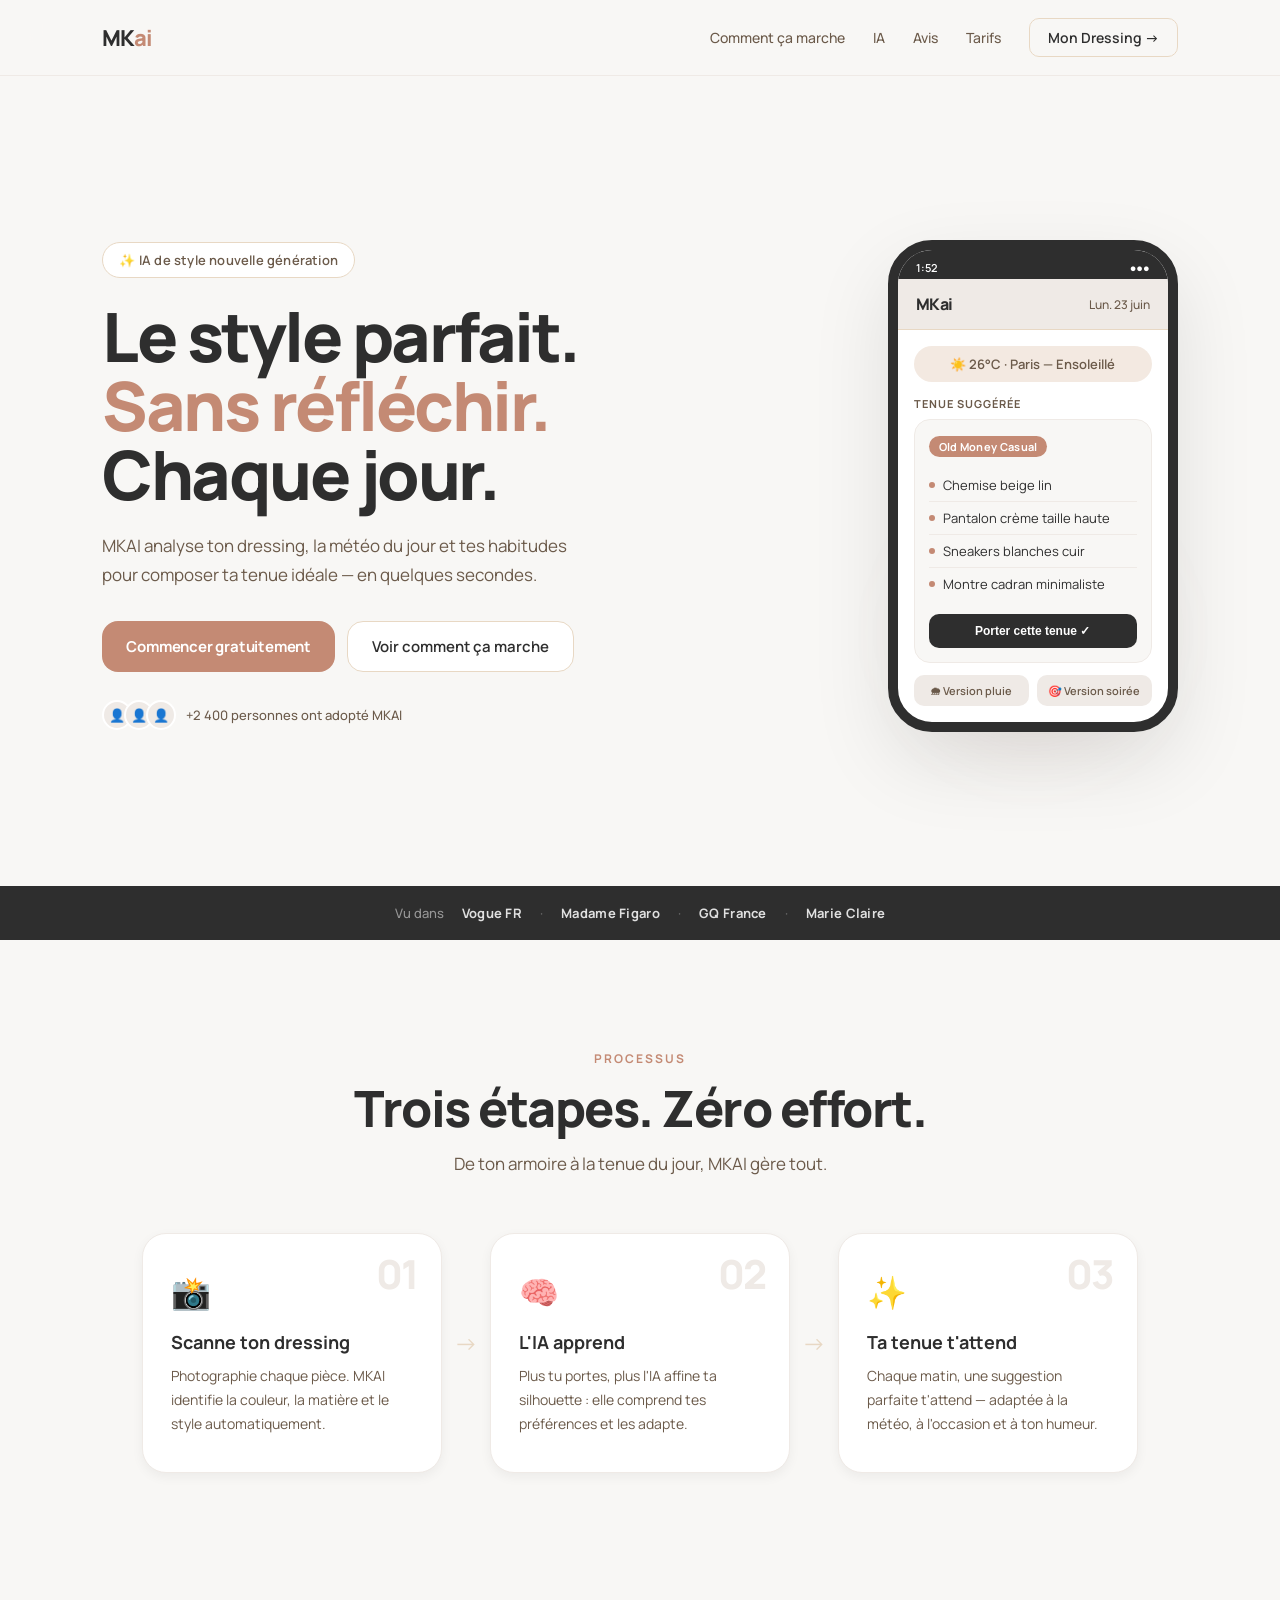
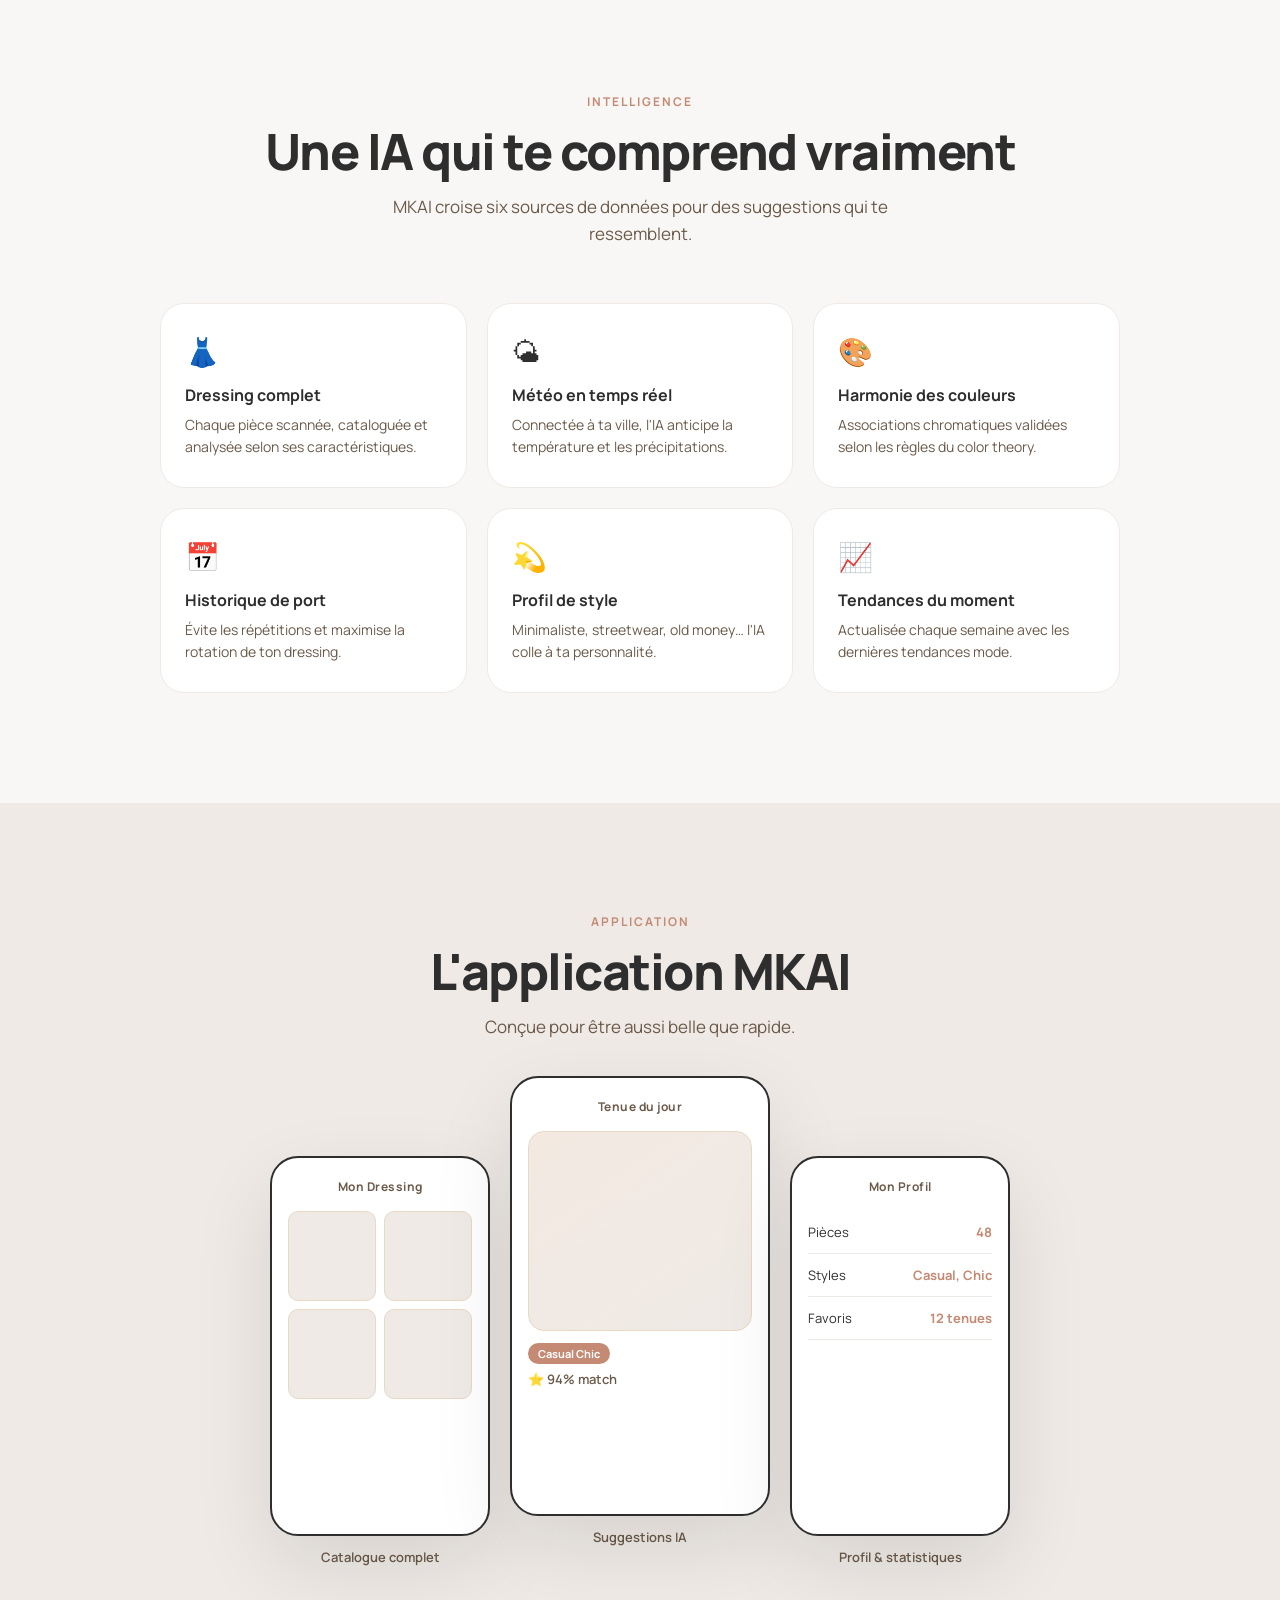
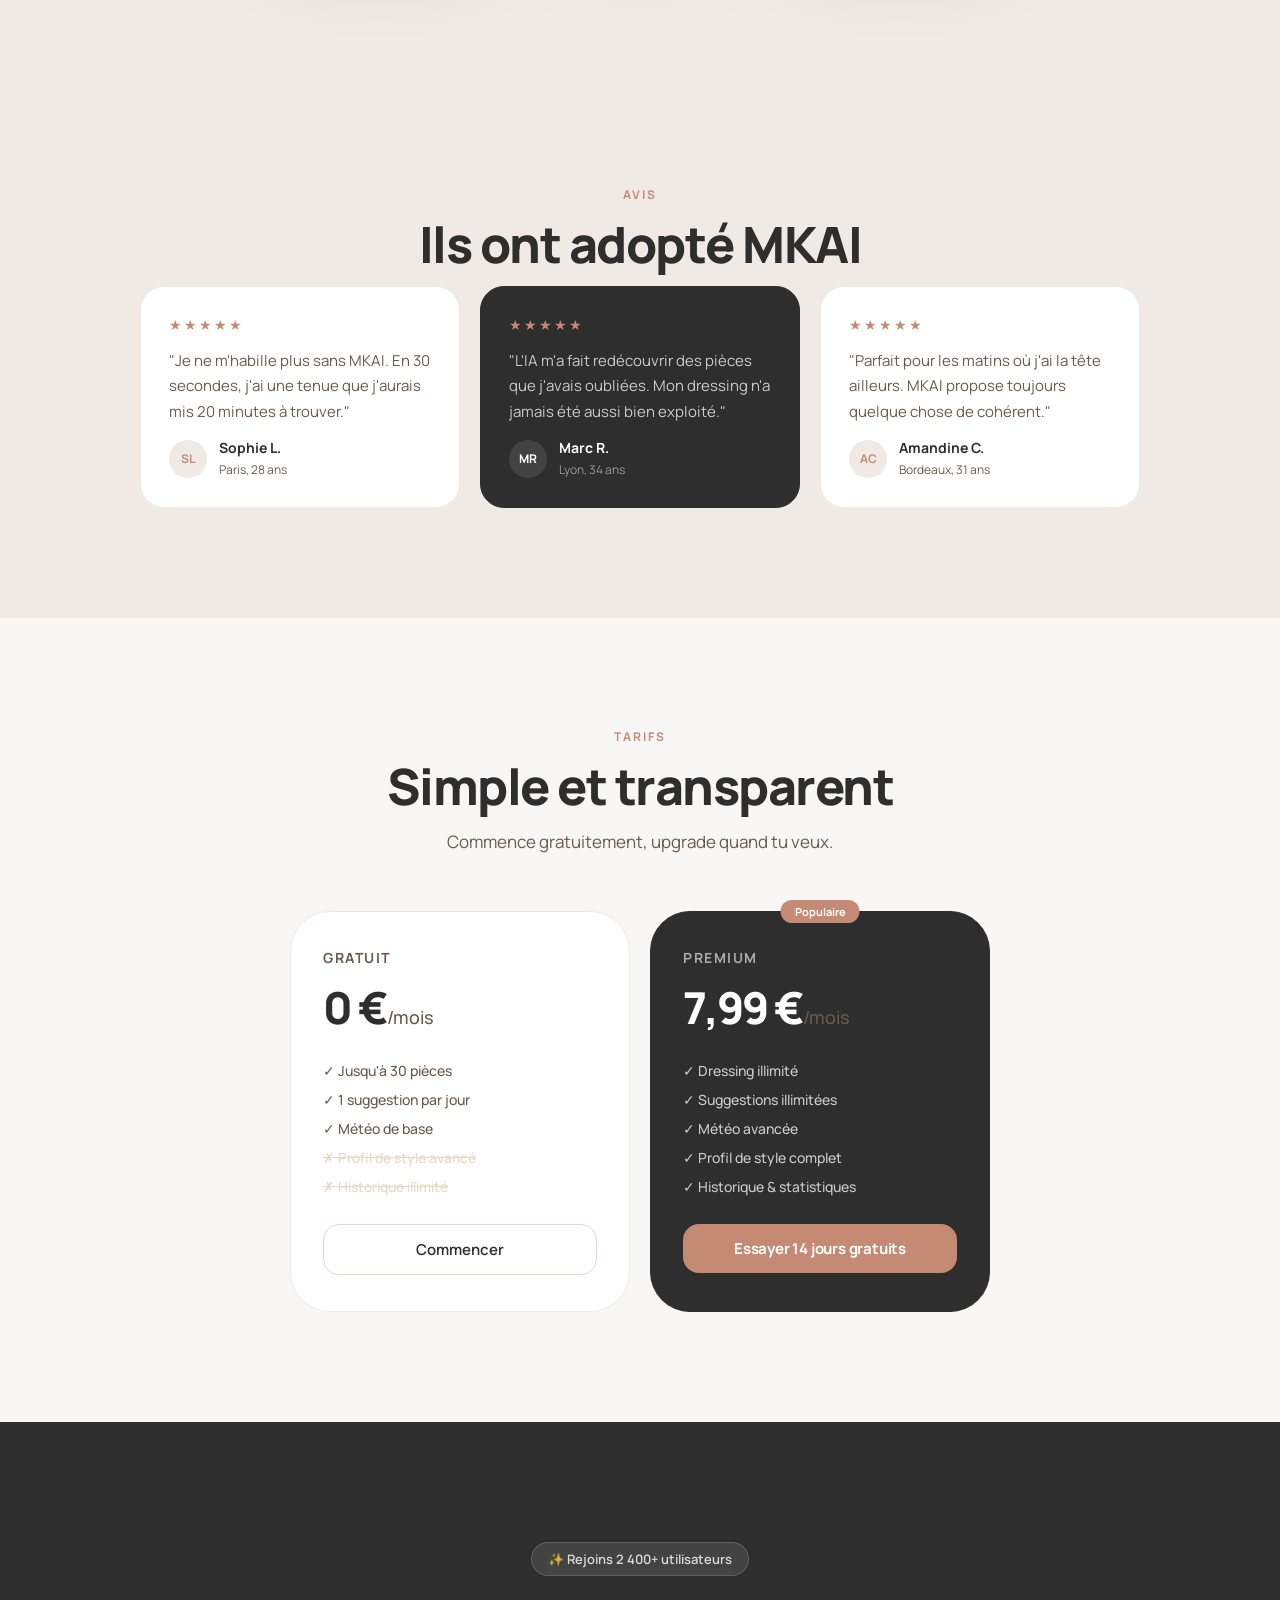
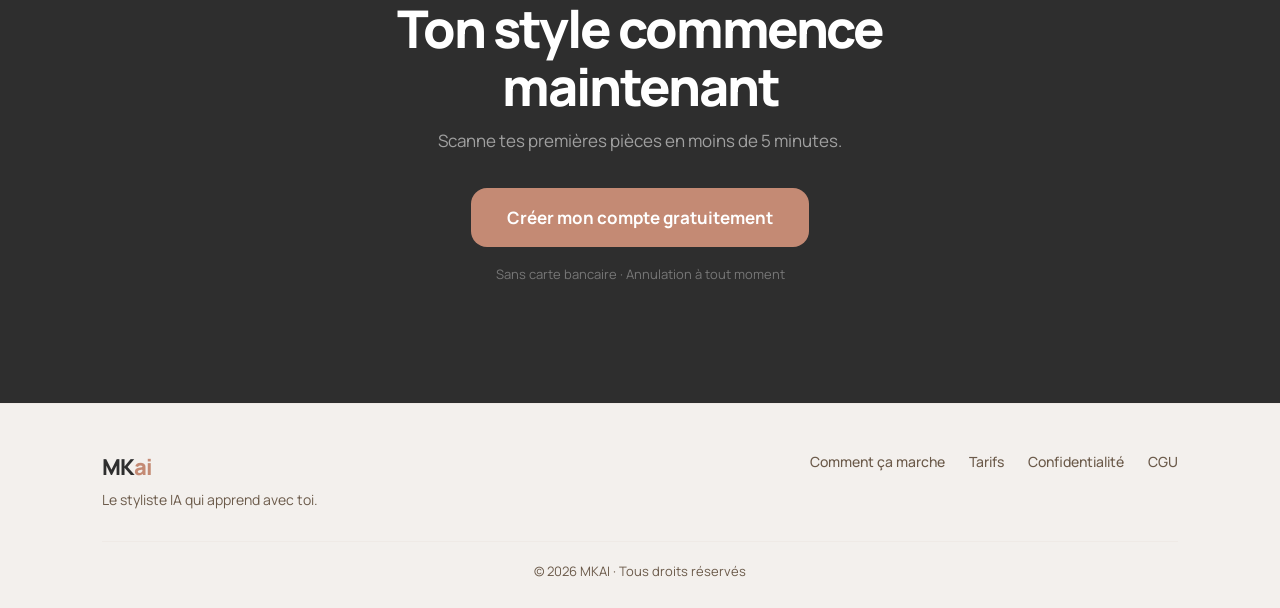
==== commit 43ea0cd7: "Update index.html" ====
--- a/index.html
+++ b/index.html
@@ -28,11 +28,11 @@
   <section class="hero">
     <div class="hero-left">
       <div class="badge">✨ IA de style nouvelle génération</div>
-      <h1 class="title">
-        Le style parfait.<br>
-        <span class="title-muted">Sans réfléchir.</span><br>
-        Chaque jour.
-      </h1>
+      <h1 class="title split-text">
+  <span class="split-line">Le style parfait.</span>
+  <span class="split-line title-muted">Sans réfléchir.</span>
+  <span class="split-line">Chaque jour.</span>
+</h1>
       <p class="hero-sub">
         MKAI analyse ton dressing, la météo du jour et tes habitudes pour composer ta tenue idéale — en quelques secondes.
       </p>
--- a/style.css
+++ b/style.css
@@ -1,235 +1,993 @@
-*{
-margin:0;
-padding:0;
-box-sizing:border-box;
-font-family:Manrope, Arial, sans-serif;
-}
-
-body{
-background:#F8F7F5;
-color:#2E2E2E;
-overflow-x:hidden;
-}
-
-/* HEADER */
-
-.header{
-display:flex;
-justify-content:space-between;
-align-items:center;
-padding:20px 8%;
-background:rgba(255,255,255,0.7);
-backdrop-filter:blur(15px);
-border-bottom:1px solid #EFEAE6;
-position:sticky;
-top:0;
-}
-
-.logo{
-font-weight:800;
-font-size:24px;
-letter-spacing:-1px;
-}
-
-.nav{
-display:flex;
-gap:20px;
-}
-
-.nav a{
-text-decoration:none;
-color:#2E2E2E;
-font-weight:500;
-}
-
-.nav-btn{
-padding:10px 16px;
-border:1px solid #E8D8C4;
-border-radius:12px;
-}
-
-/* HERO */
-
-.hero{
-display:flex;
-justify-content:space-between;
-align-items:center;
-padding:120px 8%;
-gap:80px;
-}
-
-.badge{
-display:inline-block;
-padding:10px 16px;
-background:#fff;
-border:1px solid #EFEAE6;
-border-radius:999px;
-margin-bottom:20px;
-}
-
-.title{
-font-size:72px;
-line-height:1;
-letter-spacing:-2px;
-margin-bottom:20px;
-}
-
-.hero p{
-color:#6B5A4A;
-max-width:500px;
-line-height:1.6;
-}
-
-.hero-buttons{
-margin-top:30px;
-display:flex;
-gap:12px;
-}
-
-.btn-primary{
-background:#C48A74;
-color:white;
-border:none;
-padding:14px 20px;
-border-radius:12px;
-cursor:pointer;
-font-weight:600;
-}
-
-.btn-secondary{
-background:white;
-border:1px solid #E8D8C4;
-padding:14px 20px;
-border-radius:12px;
-cursor:pointer;
-}
-
-/* PHONE */
-
-.mkai-phone{
-width:300px;
-height:600px;
-background:white;
-border-radius:40px;
-border:10px solid #2E2E2E;
-overflow:hidden;
-box-shadow:0 30px 80px rgba(0,0,0,0.08);
-}
-
-.phone-header{
-padding:18px;
-text-align:center;
-background:#EFEAE6;
-font-weight:700;
-}
-
-.phone-content{
-padding:20px;
-}
-
-.weather{
-background:#F3E9E1;
-padding:10px;
-border-radius:12px;
-margin-bottom:15px;
-text-align:center;
-}
-
-.outfit-card{
-border:1px solid #EFEAE6;
-padding:15px;
-border-radius:16px;
-}
-
-.outfit-card ul{
-list-style:none;
-margin-top:10px;
-}
-
-.outfit-card li{
-padding:8px 0;
-border-bottom:1px solid #F3F3F3;
-}
-
-/* SECTIONS */
-
-.section{
-padding:120px 8%;
-text-align:center;
-}
-
-.section h2{
-font-size:54px;
-margin-bottom:50px;
-letter-spacing:-1px;
-}
-
-/* GRID */
-
-.grid-3{
-display:grid;
-grid-template-columns:repeat(3,1fr);
-gap:20px;
-}
-
-.card{
-background:white;
-padding:30px;
-border-radius:20px;
-border:1px solid #EFEAE6;
-box-shadow:0 10px 30px rgba(0,0,0,0.03);
-}
-
-.soft{
-background:#EFEAE6;
-}
-
-/* CHIPS */
-
-.chip{
-background:white;
-padding:14px;
-border-radius:999px;
-border:1px solid #E8D8C4;
-}
-
-/* CTA */
-
-.cta{
-padding:120px 8%;
-background:#2E2E2E;
-color:white;
-text-align:center;
-}
-
-.cta h2{
-font-size:48px;
-margin-bottom:20px;
-}
-
-/* FOOTER */
-
-footer{
-padding:40px;
-text-align:center;
-background:#F3F0ED;
-}
-
-/* MOBILE */
-
-@media(max-width:900px){
-
-.hero{
-flex-direction:column;
-text-align:center;
-}
-
-.title{
-font-size:48px;
-}
-
-.grid-3{
-grid-template-columns:1fr;
-}
-
-}
+/* =====================
+   MKAI — Style Sheet
+   Charte : beige/terracotta, Manrope
+   ===================== */
+
+/* --- RESET & BASE --- */
+*, *::before, *::after {
+  margin: 0;
+  padding: 0;
+  box-sizing: border-box;
+}
+
+:root {
+  --bg:         #F8F7F5;
+  --bg-soft:    #EFEAE6;
+  --bg-warm:    #F3E9E1;
+  --white:      #FFFFFF;
+  --dark:       #2E2E2E;
+  --mid:        #6B5A4A;
+  --border:     #E8D8C4;
+  --border-soft:#EFEAE6;
+  --accent:     #C48A74;
+  --accent-dark:#A8705A;
+  --text:       #2E2E2E;
+
+  --radius-sm:  10px;
+  --radius-md:  16px;
+  --radius-lg:  24px;
+  --radius-xl:  40px;
+  --radius-pill:999px;
+
+  --shadow-sm:  0 4px 12px rgba(0,0,0,0.05);
+  --shadow-md:  0 10px 30px rgba(0,0,0,0.07);
+  --shadow-lg:  0 30px 80px rgba(0,0,0,0.10);
+}
+
+html { scroll-behavior: smooth; }
+
+body {
+  background: var(--bg);
+  color: var(--text);
+  font-family: 'Manrope', Arial, sans-serif;
+  overflow-x: hidden;
+  -webkit-font-smoothing: antialiased;
+}
+
+/* =====================
+   HEADER
+   ===================== */
+.header {
+  display: flex;
+  justify-content: space-between;
+  align-items: center;
+  padding: 18px 8%;
+  background: rgba(248, 247, 245, 0.85);
+  backdrop-filter: blur(20px);
+  -webkit-backdrop-filter: blur(20px);
+  border-bottom: 1px solid var(--border-soft);
+  position: sticky;
+  top: 0;
+  z-index: 100;
+}
+
+.logo {
+  font-weight: 800;
+  font-size: 22px;
+  letter-spacing: -1px;
+  color: var(--dark);
+}
+.logo-accent { color: var(--accent); }
+
+.nav {
+  display: flex;
+  gap: 28px;
+  align-items: center;
+}
+
+.nav a {
+  text-decoration: none;
+  color: var(--mid);
+  font-weight: 500;
+  font-size: 14px;
+  transition: color 0.2s;
+}
+.nav a:hover { color: var(--dark); }
+
+.nav-btn {
+  padding: 9px 18px;
+  border: 1.5px solid var(--border);
+  border-radius: var(--radius-sm);
+  color: var(--dark) !important;
+  font-weight: 600 !important;
+  font-size: 14px;
+  transition: background 0.2s, border-color 0.2s;
+}
+.nav-btn:hover {
+  background: var(--white);
+  border-color: var(--accent);
+}
+
+.nav-mobile-toggle {
+  display: none;
+  background: none;
+  border: none;
+  font-size: 22px;
+  cursor: pointer;
+  color: var(--dark);
+}
+
+/* =====================
+   HERO
+   ===================== */
+.hero {
+  display: flex;
+  justify-content: space-between;
+  align-items: center;
+  padding: 110px 8% 100px;
+  gap: 60px;
+  min-height: 90vh;
+}
+
+.hero-left { flex: 1; max-width: 560px; }
+
+.badge {
+  display: inline-block;
+  padding: 8px 16px;
+  background: var(--white);
+  border: 1.5px solid var(--border);
+  border-radius: var(--radius-pill);
+  font-size: 13px;
+  font-weight: 600;
+  color: var(--mid);
+  margin-bottom: 24px;
+  letter-spacing: 0.2px;
+}
+
+.title {
+  font-size: 68px;
+  line-height: 1.02;
+  letter-spacing: -2.5px;
+  font-weight: 800;
+  margin-bottom: 22px;
+  color: var(--dark);
+}
+.title-muted { color: var(--accent); }
+
+.hero-sub {
+  color: var(--mid);
+  font-size: 17px;
+  line-height: 1.7;
+  max-width: 480px;
+  margin-bottom: 32px;
+}
+
+.hero-buttons {
+  display: flex;
+  gap: 12px;
+  flex-wrap: wrap;
+}
+
+.hero-social-proof {
+  display: flex;
+  align-items: center;
+  gap: 10px;
+  margin-top: 28px;
+}
+.avatars { display: flex; }
+.avatar {
+  width: 30px;
+  height: 30px;
+  background: var(--bg-soft);
+  border-radius: 50%;
+  border: 2px solid var(--white);
+  margin-left: -8px;
+  display: flex;
+  align-items: center;
+  justify-content: center;
+  font-size: 13px;
+  overflow: hidden;
+}
+.avatars .avatar:first-child { margin-left: 0; }
+.proof-text {
+  font-size: 13px;
+  color: var(--mid);
+  font-weight: 500;
+}
+
+/* --- PHONE --- */
+.hero-right {
+  flex-shrink: 0;
+  position: relative;
+  display: flex;
+  align-items: center;
+  justify-content: center;
+}
+
+.phone-wrap { position: relative; }
+
+.phone-glow {
+  position: absolute;
+  width: 280px;
+  height: 280px;
+  background: radial-gradient(circle, rgba(196,138,116,0.25) 0%, transparent 70%);
+  border-radius: 50%;
+  bottom: -40px;
+  left: 50%;
+  transform: translateX(-50%);
+  z-index: -1;
+  filter: blur(30px);
+}
+
+.mkai-phone {
+  width: 290px;
+  background: var(--white);
+  border-radius: 44px;
+  border: 10px solid var(--dark);
+  overflow: hidden;
+  box-shadow: var(--shadow-lg), inset 0 0 0 1px rgba(255,255,255,0.1);
+  position: relative;
+}
+
+.phone-status {
+  display: flex;
+  justify-content: space-between;
+  padding: 10px 18px 4px;
+  background: var(--dark);
+  color: var(--white);
+  font-size: 11px;
+  font-weight: 600;
+}
+
+.phone-header {
+  display: flex;
+  justify-content: space-between;
+  align-items: center;
+  padding: 14px 18px;
+  background: var(--bg-soft);
+  border-bottom: 1px solid var(--border);
+}
+.phone-logo { font-weight: 800; font-size: 16px; letter-spacing: -0.5px; }
+.phone-day { font-size: 12px; color: var(--mid); font-weight: 500; }
+
+.phone-content { padding: 16px; }
+
+.weather-pill {
+  background: var(--bg-warm);
+  padding: 9px 14px;
+  border-radius: var(--radius-pill);
+  text-align: center;
+  font-size: 13px;
+  font-weight: 600;
+  margin-bottom: 14px;
+  color: var(--mid);
+}
+
+.outfit-label {
+  font-size: 11px;
+  font-weight: 700;
+  letter-spacing: 1px;
+  text-transform: uppercase;
+  color: var(--mid);
+  margin-bottom: 8px;
+}
+
+.outfit-card {
+  border: 1.5px solid var(--border-soft);
+  border-radius: var(--radius-md);
+  padding: 14px;
+  background: var(--bg);
+}
+
+.outfit-tag {
+  display: inline-block;
+  background: var(--accent);
+  color: var(--white);
+  font-size: 11px;
+  font-weight: 700;
+  padding: 3px 10px;
+  border-radius: var(--radius-pill);
+  margin-bottom: 12px;
+  letter-spacing: 0.3px;
+}
+
+.outfit-list {
+  list-style: none;
+  margin-bottom: 14px;
+}
+.outfit-list li {
+  padding: 7px 0;
+  font-size: 13px;
+  border-bottom: 1px solid var(--border-soft);
+  display: flex;
+  align-items: center;
+  gap: 8px;
+  color: var(--dark);
+}
+.outfit-list li:last-child { border-bottom: none; }
+.dot {
+  width: 6px;
+  height: 6px;
+  background: var(--accent);
+  border-radius: 50%;
+  flex-shrink: 0;
+}
+
+.phone-cta {
+  width: 100%;
+  background: var(--dark);
+  color: var(--white);
+  border: none;
+  padding: 10px;
+  border-radius: var(--radius-sm);
+  font-size: 12px;
+  font-weight: 700;
+  cursor: pointer;
+}
+
+.phone-alts {
+  display: flex;
+  gap: 8px;
+  margin-top: 12px;
+}
+.alt-chip {
+  flex: 1;
+  text-align: center;
+  padding: 8px 6px;
+  background: var(--bg-soft);
+  border-radius: var(--radius-sm);
+  font-size: 11px;
+  font-weight: 600;
+  color: var(--mid);
+  cursor: pointer;
+}
+
+/* =====================
+   PROOF BAR
+   ===================== */
+.proof-bar {
+  background: var(--dark);
+  color: rgba(255,255,255,0.5);
+  text-align: center;
+  padding: 18px 8%;
+  font-size: 13px;
+  font-weight: 500;
+  display: flex;
+  justify-content: center;
+  align-items: center;
+  gap: 18px;
+  flex-wrap: wrap;
+}
+.proof-logo {
+  color: rgba(255,255,255,0.85);
+  font-weight: 700;
+  letter-spacing: 0.3px;
+}
+.proof-sep { color: rgba(255,255,255,0.3); }
+
+/* =====================
+   BUTTONS
+   ===================== */
+.btn-primary {
+  background: var(--accent);
+  color: var(--white);
+  border: none;
+  padding: 14px 24px;
+  border-radius: var(--radius-md);
+  cursor: pointer;
+  font-weight: 700;
+  font-size: 15px;
+  font-family: inherit;
+  transition: background 0.2s, transform 0.15s;
+  letter-spacing: -0.2px;
+}
+.btn-primary:hover {
+  background: var(--accent-dark);
+  transform: translateY(-1px);
+}
+
+.btn-secondary {
+  background: var(--white);
+  border: 1.5px solid var(--border);
+  padding: 14px 24px;
+  border-radius: var(--radius-md);
+  cursor: pointer;
+  font-weight: 600;
+  font-size: 15px;
+  font-family: inherit;
+  color: var(--dark);
+  transition: border-color 0.2s, transform 0.15s;
+}
+.btn-secondary:hover {
+  border-color: var(--accent);
+  transform: translateY(-1px);
+}
+
+/* =====================
+   SECTIONS — BASE
+   ===================== */
+.section {
+  padding: 110px 8%;
+  text-align: center;
+}
+
+.section-eyebrow {
+  font-size: 12px;
+  font-weight: 700;
+  letter-spacing: 2px;
+  text-transform: uppercase;
+  color: var(--accent);
+  margin-bottom: 14px;
+}
+
+.section h2 {
+  font-size: 50px;
+  font-weight: 800;
+  letter-spacing: -1.5px;
+  margin-bottom: 14px;
+  color: var(--dark);
+  line-height: 1.1;
+}
+
+.section-sub {
+  color: var(--mid);
+  font-size: 17px;
+  line-height: 1.6;
+  max-width: 520px;
+  margin: 0 auto 56px;
+}
+
+.section-soft { background: var(--bg-soft); }
+
+/* =====================
+   HOW IT WORKS
+   ===================== */
+.steps {
+  display: flex;
+  align-items: flex-start;
+  gap: 0;
+  justify-content: center;
+  flex-wrap: wrap;
+}
+
+.step-card {
+  background: var(--white);
+  border: 1.5px solid var(--border-soft);
+  border-radius: var(--radius-lg);
+  padding: 36px 28px;
+  text-align: left;
+  flex: 1;
+  min-width: 240px;
+  max-width: 300px;
+  box-shadow: var(--shadow-sm);
+  transition: transform 0.2s, box-shadow 0.2s;
+  position: relative;
+}
+.step-card:hover {
+  transform: translateY(-4px);
+  box-shadow: var(--shadow-md);
+}
+
+.step-icon {
+  font-size: 32px;
+  margin-bottom: 16px;
+}
+
+.step-num {
+  position: absolute;
+  top: 20px;
+  right: 24px;
+  font-size: 40px;
+  font-weight: 800;
+  color: var(--bg-soft);
+  letter-spacing: -2px;
+  line-height: 1;
+}
+
+.step-card h3 {
+  font-size: 18px;
+  font-weight: 700;
+  margin-bottom: 10px;
+  color: var(--dark);
+}
+.step-card p {
+  color: var(--mid);
+  font-size: 14px;
+  line-height: 1.7;
+}
+
+.step-arrow {
+  font-size: 24px;
+  color: var(--border);
+  align-self: center;
+  padding: 0 12px;
+  margin-top: -20px;
+}
+
+/* =====================
+   AI SECTION
+   ===================== */
+.section-ai { background: var(--bg); }
+
+.ai-grid {
+  display: grid;
+  grid-template-columns: repeat(3, 1fr);
+  gap: 20px;
+  text-align: left;
+  max-width: 960px;
+  margin: 0 auto;
+}
+
+.ai-feature {
+  background: var(--white);
+  border: 1.5px solid var(--border-soft);
+  border-radius: var(--radius-lg);
+  padding: 28px 24px;
+  transition: border-color 0.2s, transform 0.2s;
+}
+.ai-feature:hover {
+  border-color: var(--accent);
+  transform: translateY(-3px);
+}
+
+.ai-icon { font-size: 28px; margin-bottom: 14px; }
+
+.ai-feature h4 {
+  font-size: 16px;
+  font-weight: 700;
+  margin-bottom: 8px;
+  color: var(--dark);
+}
+.ai-feature p {
+  font-size: 14px;
+  color: var(--mid);
+  line-height: 1.6;
+}
+
+/* =====================
+   APP SECTION
+   ===================== */
+.section-app { background: var(--bg-soft); }
+
+.app-screens {
+  display: flex;
+  gap: 20px;
+  justify-content: center;
+  align-items: flex-end;
+}
+
+.screen-card {
+  text-align: center;
+  flex: 1;
+  max-width: 220px;
+}
+.screen-card--main {
+  max-width: 260px;
+  transform: translateY(-20px);
+}
+
+.screen-preview {
+  background: var(--white);
+  border: 2px solid var(--dark);
+  border-radius: 28px;
+  height: 380px;
+  overflow: hidden;
+  margin-bottom: 12px;
+  padding: 20px 16px;
+  box-shadow: var(--shadow-lg);
+  position: relative;
+}
+.screen-card--main .screen-preview { height: 440px; }
+
+.screen-label {
+  font-size: 12px;
+  font-weight: 700;
+  color: var(--mid);
+  margin-bottom: 16px;
+  letter-spacing: 0.5px;
+}
+
+/* Screen 1 – dressing */
+.screen-items {
+  display: grid;
+  grid-template-columns: 1fr 1fr;
+  gap: 8px;
+}
+.screen-item {
+  height: 90px;
+  background: var(--bg-soft);
+  border-radius: var(--radius-sm);
+  border: 1px solid var(--border);
+}
+
+/* Screen 2 – outfit */
+.screen-outfit { display: flex; flex-direction: column; gap: 12px; }
+.outfit-visual {
+  height: 200px;
+  background: linear-gradient(145deg, var(--bg-warm), var(--bg-soft));
+  border-radius: var(--radius-md);
+  border: 1px solid var(--border);
+}
+.outfit-info { display: flex; flex-direction: column; gap: 6px; align-items: flex-start; }
+.outfit-style-tag {
+  background: var(--accent);
+  color: var(--white);
+  font-size: 11px;
+  font-weight: 700;
+  padding: 3px 10px;
+  border-radius: var(--radius-pill);
+}
+.outfit-score { font-size: 13px; color: var(--mid); font-weight: 600; }
+
+/* Screen 3 – profile */
+.profile-stats { display: flex; flex-direction: column; gap: 0; }
+.stat-row {
+  display: flex;
+  justify-content: space-between;
+  padding: 12px 0;
+  font-size: 13px;
+  border-bottom: 1px solid var(--border-soft);
+  color: var(--dark);
+}
+.stat-row span:last-child { font-weight: 700; color: var(--accent); }
+
+.screen-card p {
+  font-size: 13px;
+  font-weight: 600;
+  color: var(--mid);
+}
+
+/* =====================
+   TESTIMONIALS
+   ===================== */
+.testimonials {
+  display: grid;
+  grid-template-columns: repeat(3, 1fr);
+  gap: 20px;
+  max-width: 1000px;
+  margin: 0 auto;
+  text-align: left;
+}
+
+.testi-card {
+  background: var(--white);
+  border: 1.5px solid var(--border-soft);
+  border-radius: var(--radius-lg);
+  padding: 28px;
+  display: flex;
+  flex-direction: column;
+  gap: 14px;
+}
+
+.testi-card--featured {
+  background: var(--dark);
+  border-color: var(--dark);
+  color: var(--white);
+}
+
+.testi-stars { color: var(--accent); font-size: 14px; letter-spacing: 2px; }
+
+.testi-card p {
+  font-size: 15px;
+  line-height: 1.7;
+  color: var(--mid);
+  flex: 1;
+}
+.testi-card--featured p { color: rgba(255,255,255,0.75); }
+
+.testi-author {
+  display: flex;
+  align-items: center;
+  gap: 12px;
+}
+.testi-avatar {
+  width: 38px;
+  height: 38px;
+  background: var(--bg-soft);
+  border-radius: 50%;
+  display: flex;
+  align-items: center;
+  justify-content: center;
+  font-size: 12px;
+  font-weight: 700;
+  color: var(--accent);
+  flex-shrink: 0;
+}
+.testi-card--featured .testi-avatar { background: rgba(255,255,255,0.1); color: var(--white); }
+.testi-author strong { display: block; font-size: 14px; }
+.testi-author span { font-size: 12px; color: var(--mid); }
+.testi-card--featured .testi-author span { color: rgba(255,255,255,0.5); }
+
+/* =====================
+   PRICING
+   ===================== */
+.pricing-grid {
+  display: grid;
+  grid-template-columns: 1fr 1fr;
+  gap: 20px;
+  max-width: 700px;
+  margin: 0 auto;
+  text-align: left;
+}
+
+.pricing-card {
+  background: var(--white);
+  border: 1.5px solid var(--border-soft);
+  border-radius: var(--radius-xl);
+  padding: 36px 32px;
+  position: relative;
+}
+.pricing-card--featured {
+  background: var(--dark);
+  border-color: var(--dark);
+  color: var(--white);
+}
+
+.pricing-badge {
+  position: absolute;
+  top: -12px;
+  left: 50%;
+  transform: translateX(-50%);
+  background: var(--accent);
+  color: var(--white);
+  font-size: 11px;
+  font-weight: 700;
+  padding: 4px 14px;
+  border-radius: var(--radius-pill);
+  white-space: nowrap;
+}
+
+.pricing-plan {
+  font-size: 14px;
+  font-weight: 700;
+  text-transform: uppercase;
+  letter-spacing: 1.5px;
+  color: var(--mid);
+  margin-bottom: 10px;
+}
+.pricing-card--featured .pricing-plan { color: rgba(255,255,255,0.6); }
+
+.pricing-price {
+  font-size: 44px;
+  font-weight: 800;
+  letter-spacing: -2px;
+  margin-bottom: 24px;
+  color: var(--dark);
+}
+.pricing-card--featured .pricing-price { color: var(--white); }
+.pricing-price span {
+  font-size: 18px;
+  font-weight: 500;
+  letter-spacing: 0;
+  color: var(--mid);
+}
+
+.pricing-features {
+  list-style: none;
+  margin-bottom: 28px;
+  display: flex;
+  flex-direction: column;
+  gap: 10px;
+}
+.pricing-features li {
+  font-size: 14px;
+  color: var(--mid);
+  font-weight: 500;
+}
+.pricing-card--featured .pricing-features li { color: rgba(255,255,255,0.75); }
+.pricing-features li.disabled { color: var(--border); text-decoration: line-through; }
+
+.pricing-btn { width: 100%; justify-content: center; }
+
+/* =====================
+   CTA FINAL
+   ===================== */
+.cta {
+  background: var(--dark);
+  padding: 120px 8%;
+  text-align: center;
+}
+
+.cta-inner {
+  max-width: 600px;
+  margin: 0 auto;
+}
+
+.cta-badge {
+  display: inline-block;
+  background: rgba(255,255,255,0.1);
+  color: rgba(255,255,255,0.8);
+  border: 1px solid rgba(255,255,255,0.15);
+  border-radius: var(--radius-pill);
+  font-size: 13px;
+  font-weight: 600;
+  padding: 7px 16px;
+  margin-bottom: 24px;
+}
+
+.cta h2 {
+  font-size: 52px;
+  font-weight: 800;
+  letter-spacing: -2px;
+  color: var(--white);
+  margin-bottom: 14px;
+  line-height: 1.1;
+}
+
+.cta p {
+  color: rgba(255,255,255,0.55);
+  font-size: 17px;
+  margin-bottom: 36px;
+}
+
+.btn-cta {
+  background: var(--accent);
+  color: var(--white);
+  border: none;
+  padding: 18px 36px;
+  border-radius: var(--radius-md);
+  cursor: pointer;
+  font-weight: 700;
+  font-size: 17px;
+  font-family: inherit;
+  transition: background 0.2s, transform 0.15s;
+  margin-bottom: 18px;
+}
+.btn-cta:hover {
+  background: var(--accent-dark);
+  transform: translateY(-2px);
+}
+
+.cta-note {
+  font-size: 13px;
+  color: rgba(255,255,255,0.35);
+}
+
+/* =====================
+   FOOTER
+   ===================== */
+.footer {
+  background: #F3F0ED;
+  padding: 48px 8% 28px;
+  border-top: 1px solid var(--border-soft);
+}
+
+.footer-inner {
+  display: flex;
+  justify-content: space-between;
+  align-items: flex-start;
+  gap: 32px;
+  margin-bottom: 32px;
+  flex-wrap: wrap;
+}
+
+.footer-brand p {
+  font-size: 14px;
+  color: var(--mid);
+  margin-top: 8px;
+  max-width: 220px;
+}
+
+.footer-links {
+  display: flex;
+  gap: 24px;
+  flex-wrap: wrap;
+}
+.footer-links a {
+  text-decoration: none;
+  font-size: 14px;
+  color: var(--mid);
+  font-weight: 500;
+  transition: color 0.2s;
+}
+.footer-links a:hover { color: var(--dark); }
+
+.footer-copy {
+  font-size: 13px;
+  color: var(--mid);
+  text-align: center;
+  padding-top: 20px;
+  border-top: 1px solid var(--border-soft);
+}
+
+/* =====================
+   SCROLL ANIMATIONS
+   ===================== */
+.step-card,
+.ai-feature,
+.screen-card,
+.testi-card,
+.pricing-card {
+  opacity: 0;
+  transform: translateY(24px);
+  transition: opacity 0.5s ease, transform 0.5s ease;
+}
+.step-card.visible,
+.ai-feature.visible,
+.screen-card.visible,
+.testi-card.visible,
+.pricing-card.visible {
+  opacity: 1;
+  transform: translateY(0);
+}
+.screen-card--main.visible { transform: translateY(-20px); }
+
+/* Stagger delays */
+.step-card:nth-child(1), .ai-feature:nth-child(1), .testi-card:nth-child(1), .pricing-card:nth-child(1) { transition-delay: 0s; }
+.step-card:nth-child(3), .ai-feature:nth-child(2), .testi-card:nth-child(2), .pricing-card:nth-child(2) { transition-delay: 0.1s; }
+.step-card:nth-child(5), .ai-feature:nth-child(3), .testi-card:nth-child(3) { transition-delay: 0.2s; }
+.ai-feature:nth-child(4) { transition-delay: 0.1s; }
+.ai-feature:nth-child(5) { transition-delay: 0.2s; }
+.ai-feature:nth-child(6) { transition-delay: 0.3s; }
+
+/* =====================
+   RESPONSIVE
+   ===================== */
+@media (max-width: 1024px) {
+  .title { font-size: 56px; }
+  .section h2 { font-size: 42px; }
+  .ai-grid { grid-template-columns: repeat(2, 1fr); }
+}
+
+@media (max-width: 900px) {
+  .header { padding: 16px 5%; }
+  .nav {
+    display: none;
+    position: absolute;
+    top: 100%;
+    left: 0;
+    right: 0;
+    background: rgba(248,247,245,0.97);
+    backdrop-filter: blur(20px);
+    flex-direction: column;
+    padding: 20px 5%;
+    gap: 16px;
+    border-bottom: 1px solid var(--border-soft);
+    box-shadow: 0 10px 30px rgba(0,0,0,0.07);
+  }
+  .nav.nav-open { display: flex; }
+  .nav-mobile-toggle { display: block; }
+
+  .hero {
+    flex-direction: column;
+    text-align: center;
+    padding: 80px 5% 60px;
+    gap: 50px;
+    min-height: auto;
+  }
+  .hero-left { max-width: 100%; }
+  .title { font-size: 46px; letter-spacing: -1.5px; }
+  .hero-sub { margin: 0 auto 32px; }
+  .hero-buttons { justify-content: center; }
+  .hero-social-proof { justify-content: center; }
+
+  .section { padding: 80px 5%; }
+  .section h2 { font-size: 36px; }
+
+  .steps { flex-direction: column; align-items: center; }
+  .step-arrow { transform: rotate(90deg); }
+  .step-card { max-width: 100%; width: 100%; }
+
+  .ai-grid { grid-template-columns: 1fr; }
+
+  .app-screens {
+    flex-direction: column;
+    align-items: center;
+  }
+  .screen-card { max-width: 260px; }
+  .screen-card--main { transform: none; max-width: 280px; }
+  .screen-card--main.visible { transform: none; }
+
+  .testimonials { grid-template-columns: 1fr; }
+  .pricing-grid { grid-template-columns: 1fr; }
+
+  .cta { padding: 80px 5%; }
+  .cta h2 { font-size: 38px; }
+
+  .footer-inner { flex-direction: column; }
+}
+
+@media (max-width: 480px) {
+  .title { font-size: 38px; }
+  .mkai-phone { width: 260px; }
+}
+
+/* Reduced motion */
+@media (prefers-reduced-motion: reduce) {
+  .step-card, .ai-feature, .screen-card, .testi-card, .pricing-card {
+    opacity: 1;
+    transform: none;
+    transition: none;
+  }
+  .screen-card--main { transform: translateY(-20px); }
+}
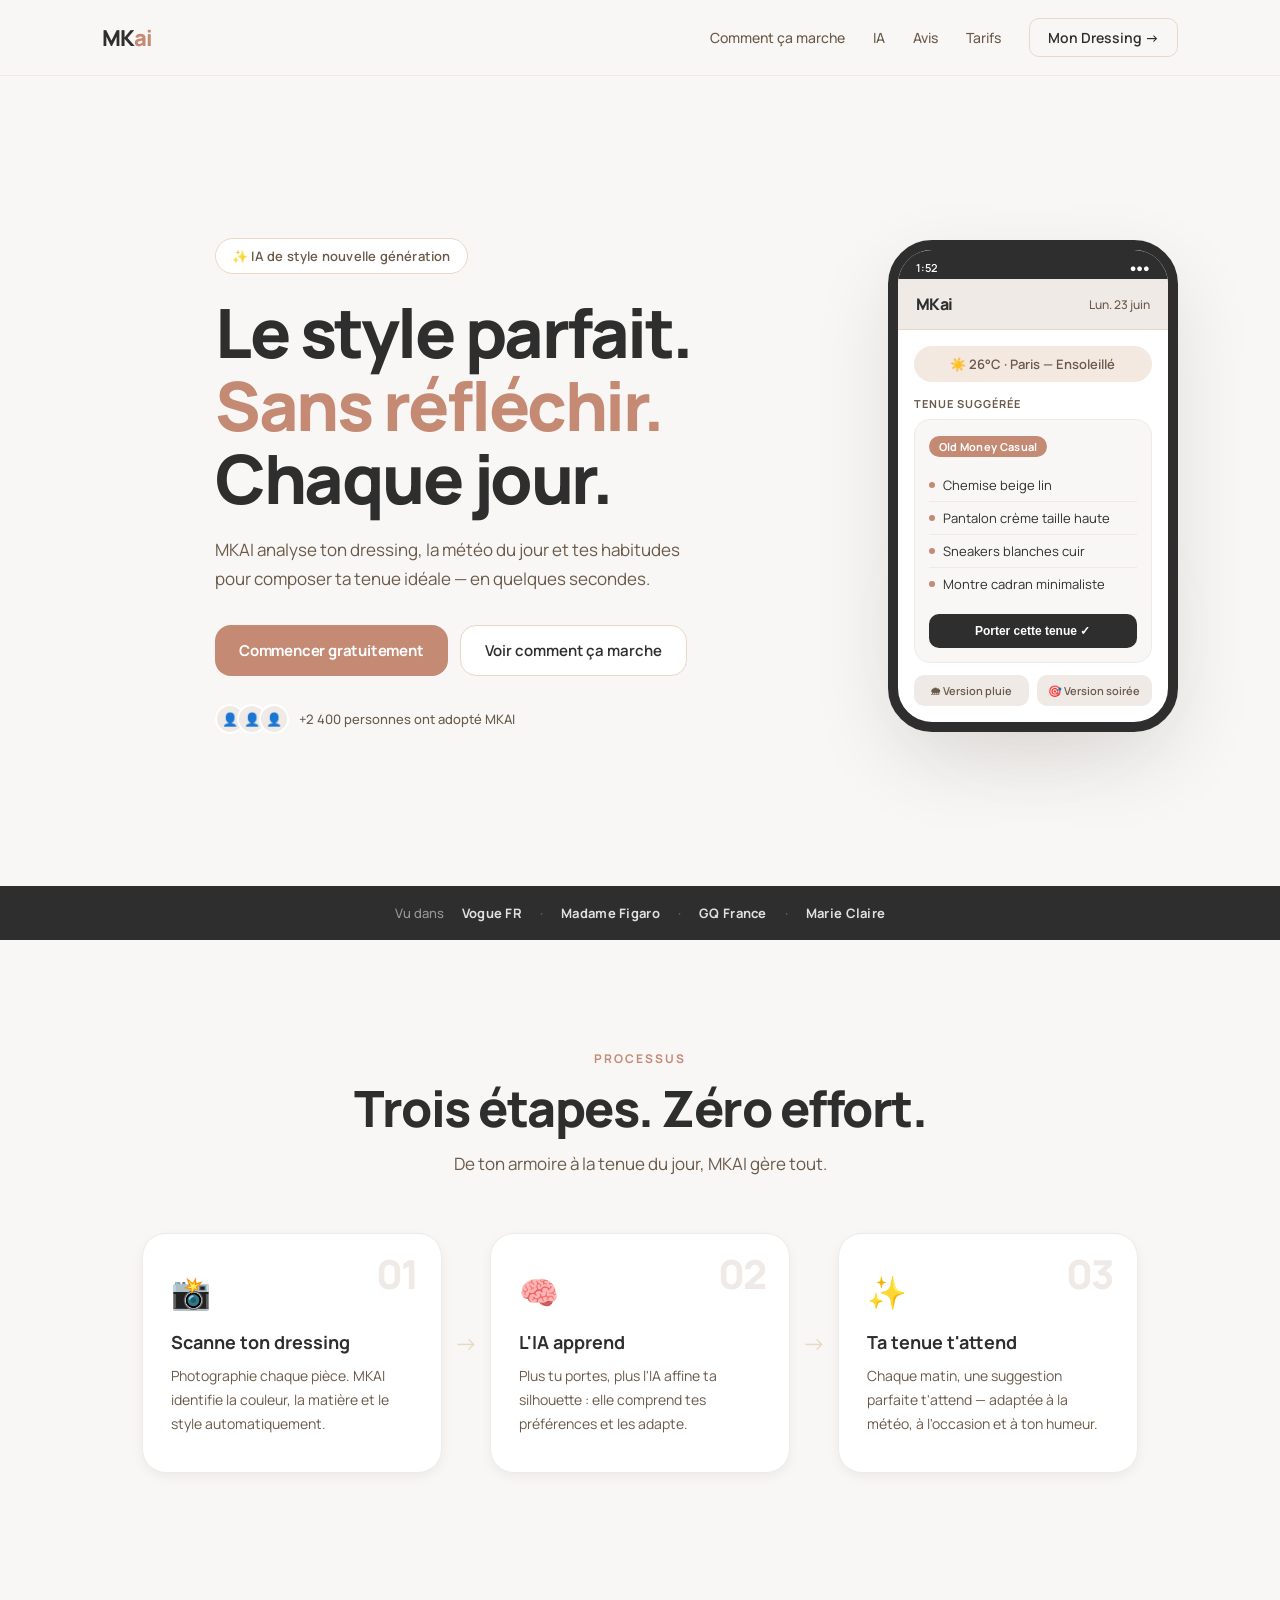
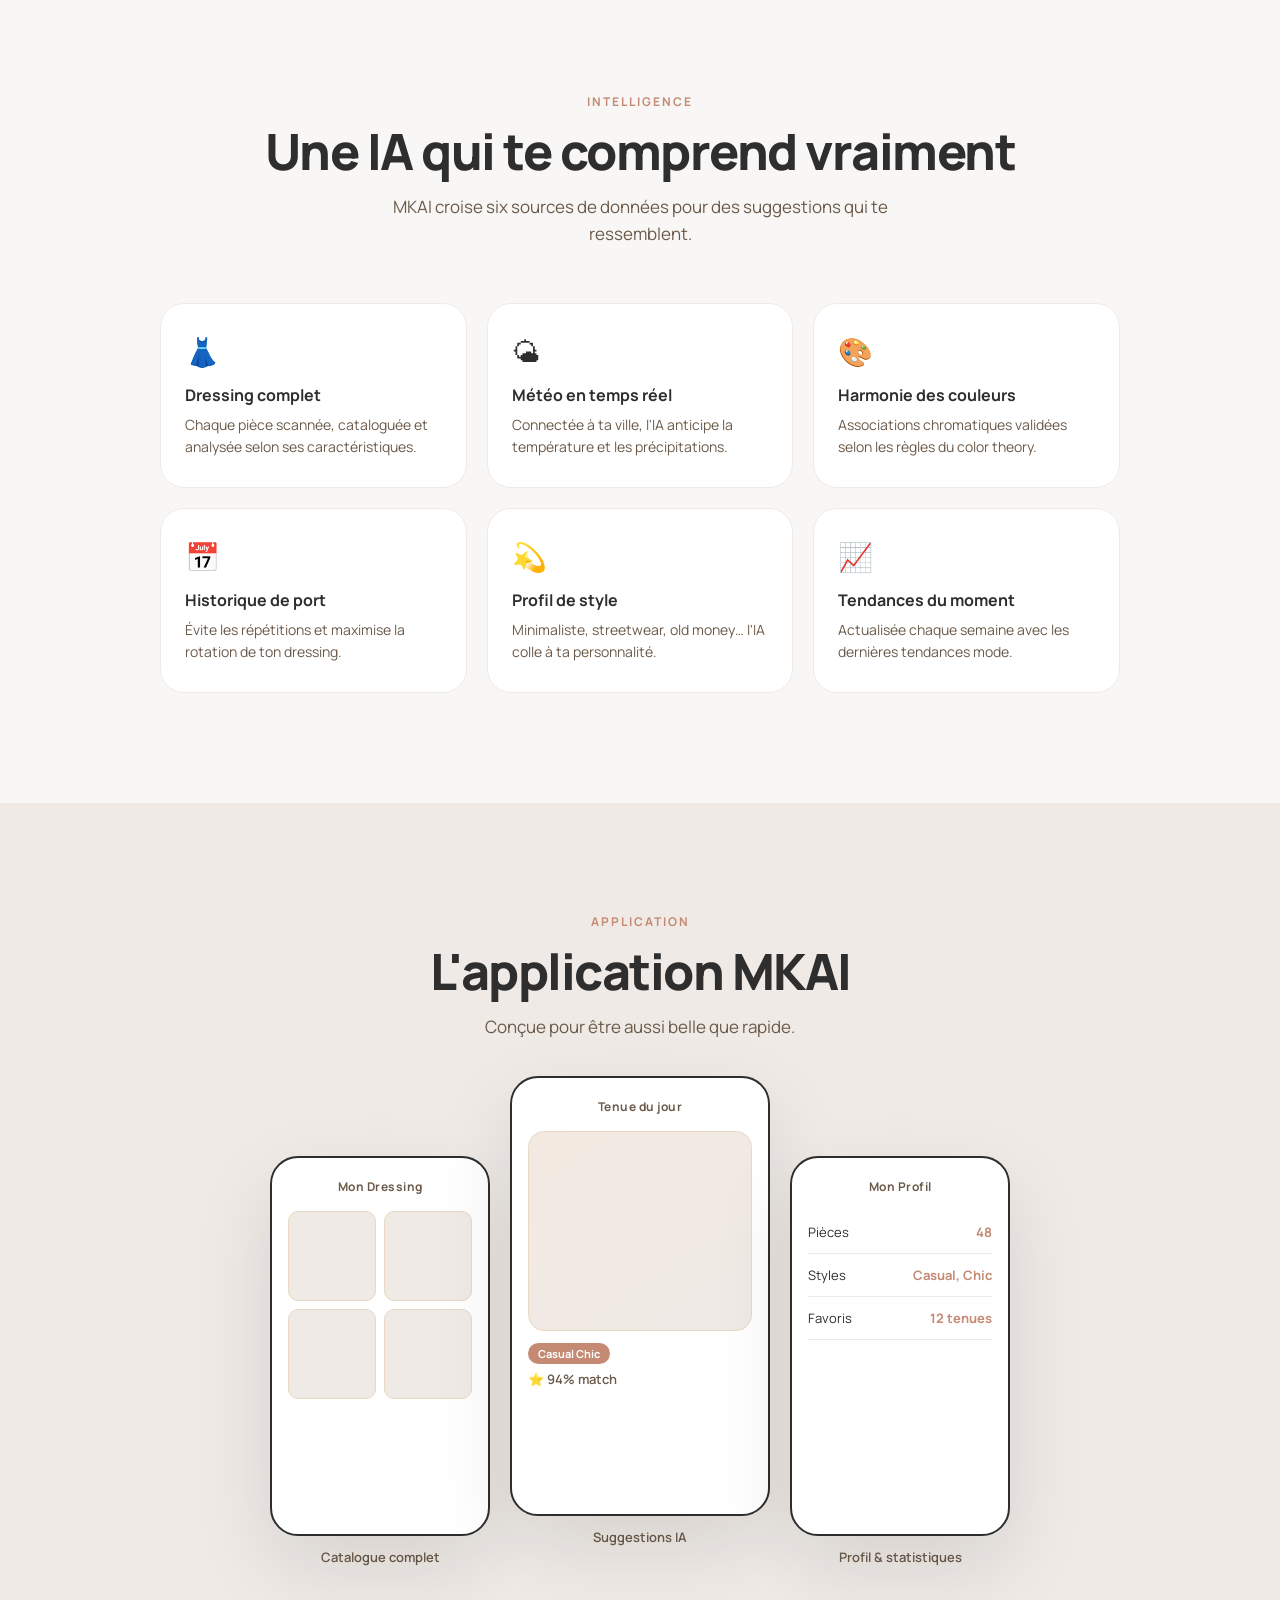
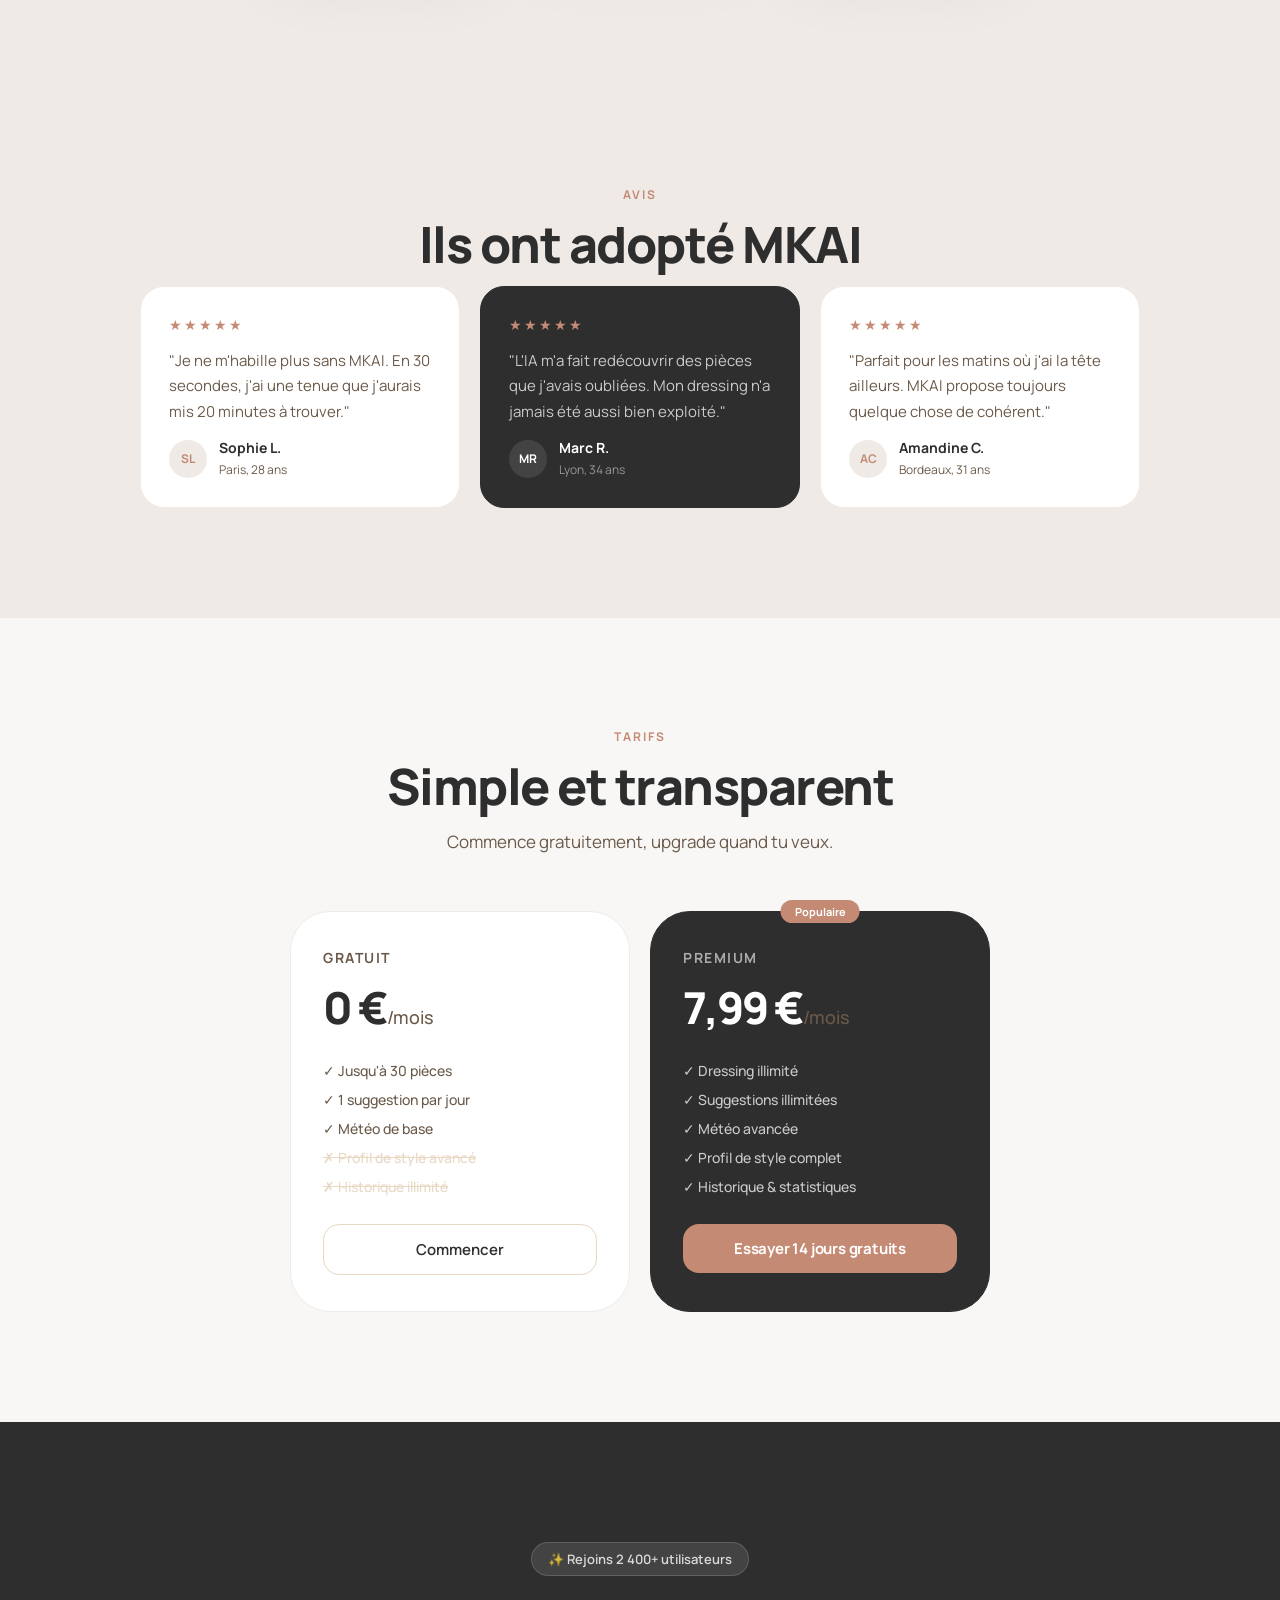
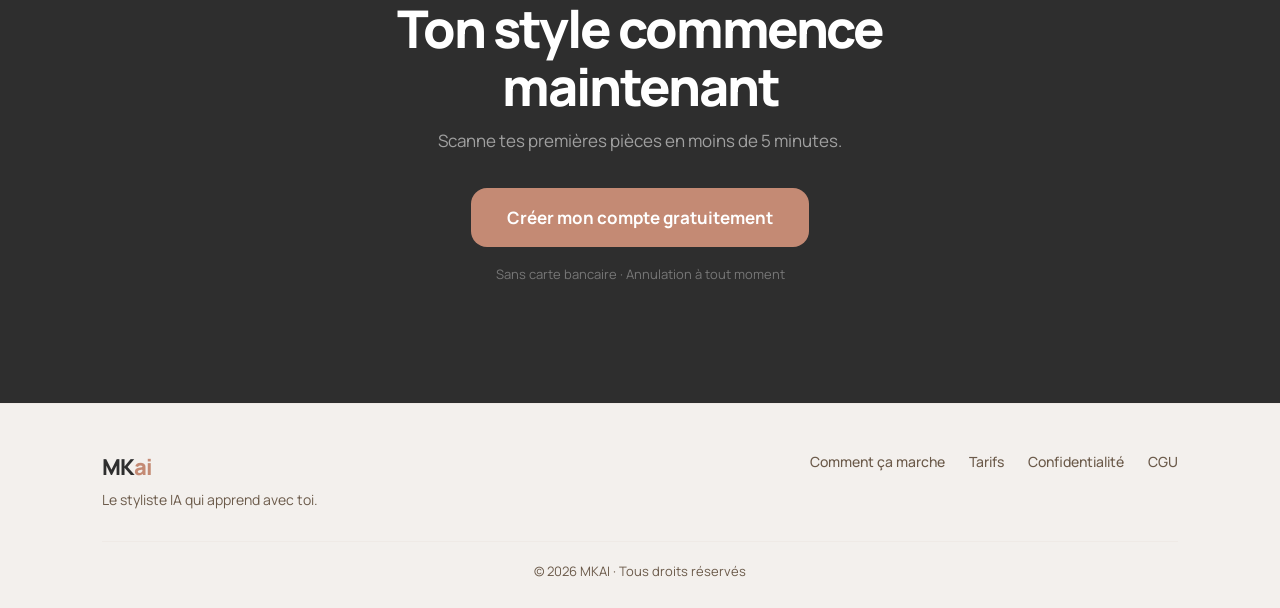
==== commit f63db902: "Update index.html" ====
--- a/index.html
+++ b/index.html
@@ -26,6 +26,7 @@
 
   <!-- HERO -->
   <section class="hero">
+  <div class="hero-bg"></div>
     <div class="hero-left">
       <div class="badge">✨ IA de style nouvelle génération</div>
       <h1 class="title split-text">
--- a/style.css
+++ b/style.css
@@ -991,3 +991,44 @@
   }
   .screen-card--main { transform: translateY(-20px); }
 }
+
+/* =====================
+   SPLIT TEXT HERO
+   ===================== */
+
+.split-text {
+  display: flex;
+  flex-direction: column;
+  gap: 4px;
+}
+
+.split-line {
+  display: block;
+  opacity: 0;
+  transform: translateY(60px);
+  will-change: transform, opacity;
+}
+
+.split-text.animate .split-line:nth-child(1) {
+  animation: splitReveal 0.9s cubic-bezier(.22,1,.36,1) forwards;
+}
+
+.split-text.animate .split-line:nth-child(2) {
+  animation: splitReveal 0.9s cubic-bezier(.22,1,.36,1) 0.15s forwards;
+}
+
+.split-text.animate .split-line:nth-child(3) {
+  animation: splitReveal 0.9s cubic-bezier(.22,1,.36,1) 0.3s forwards;
+}
+
+@keyframes splitReveal {
+  from {
+    opacity: 0;
+    transform: translateY(60px);
+  }
+
+  to {
+    opacity: 1;
+    transform: translateY(0);
+  }
+}
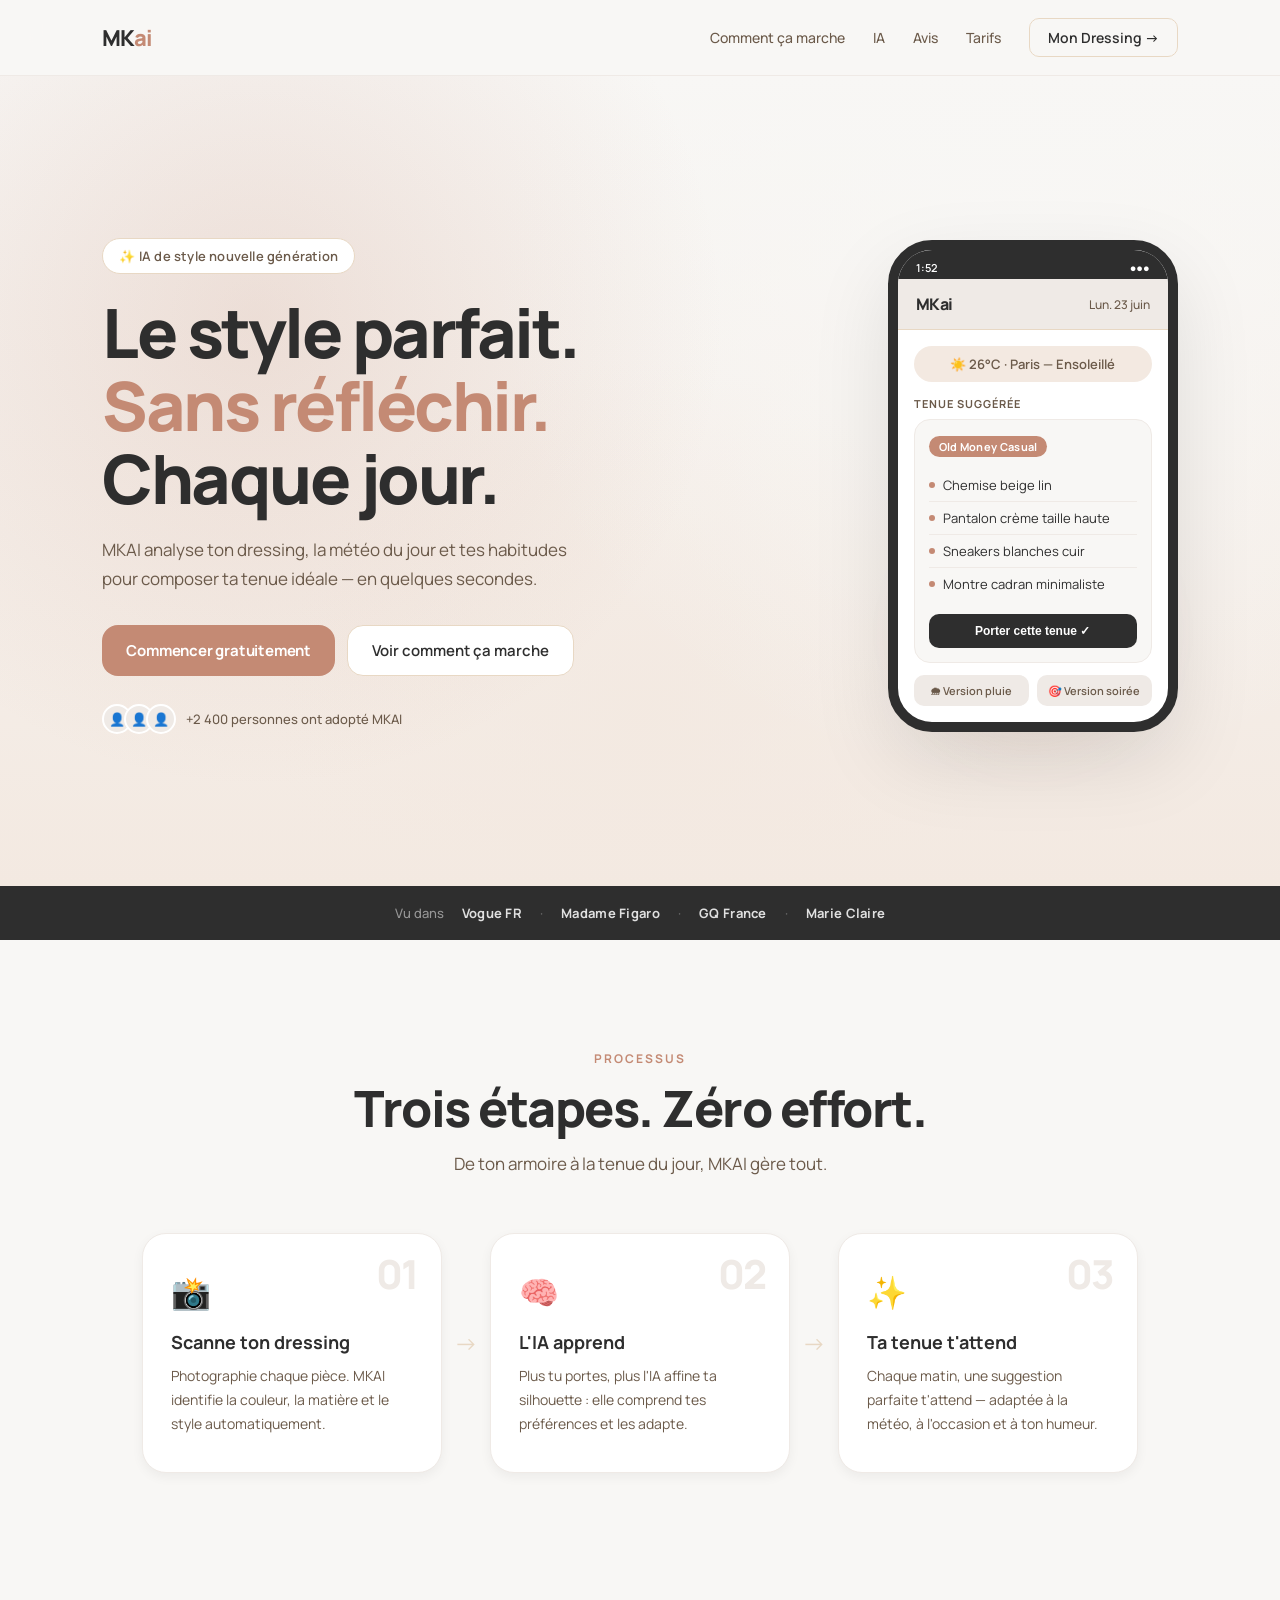
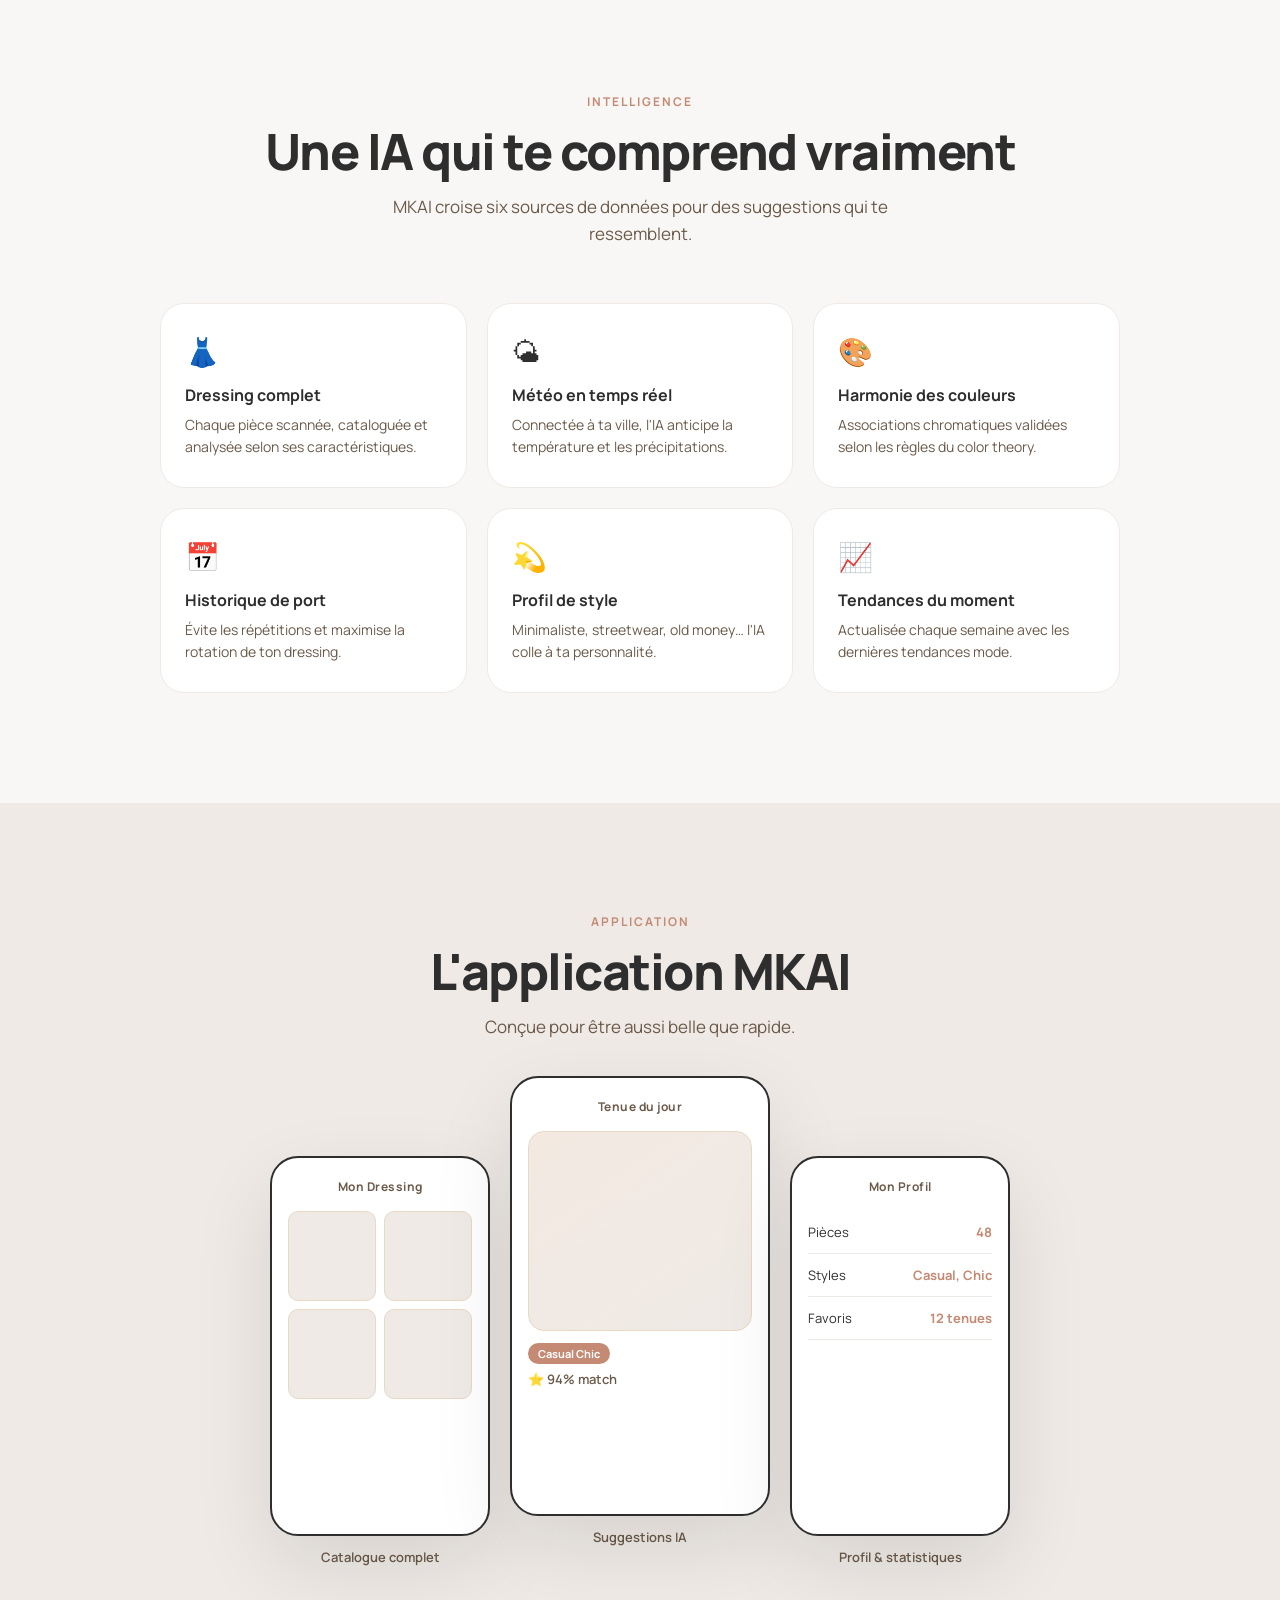
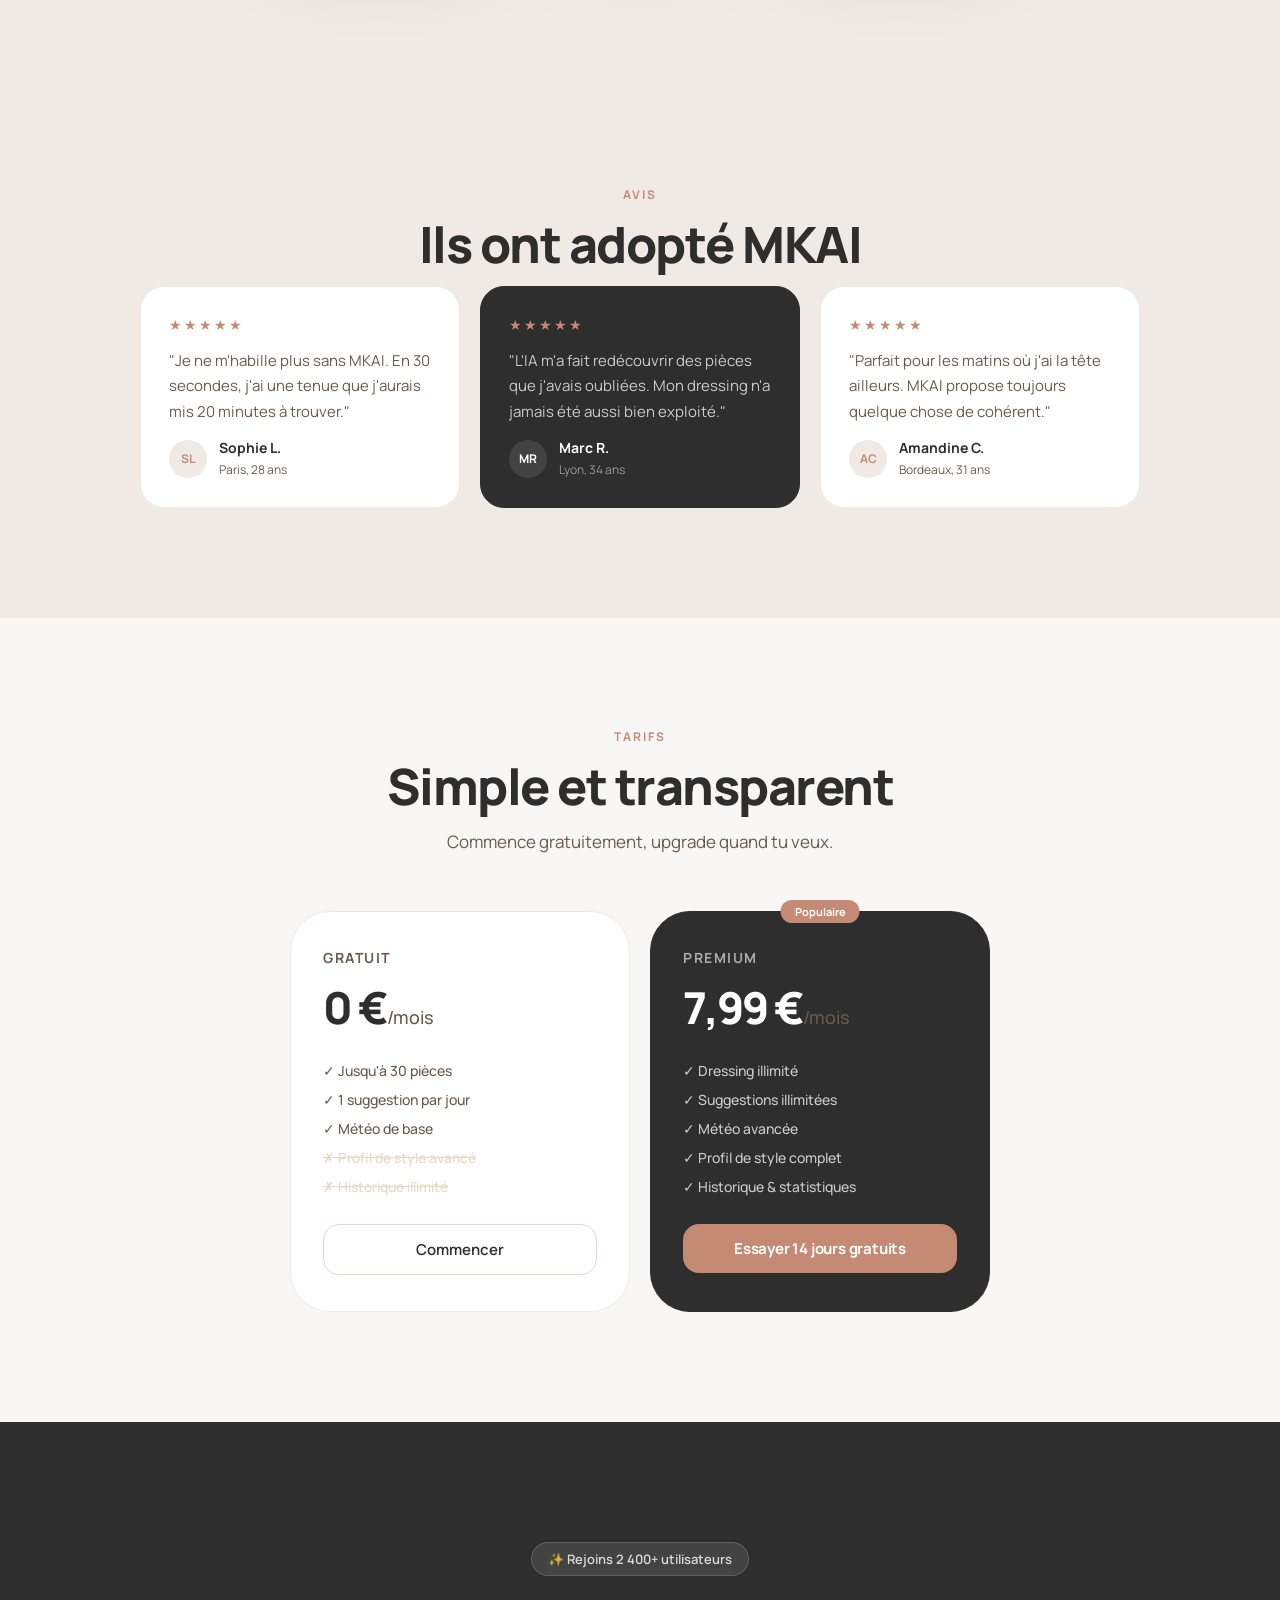
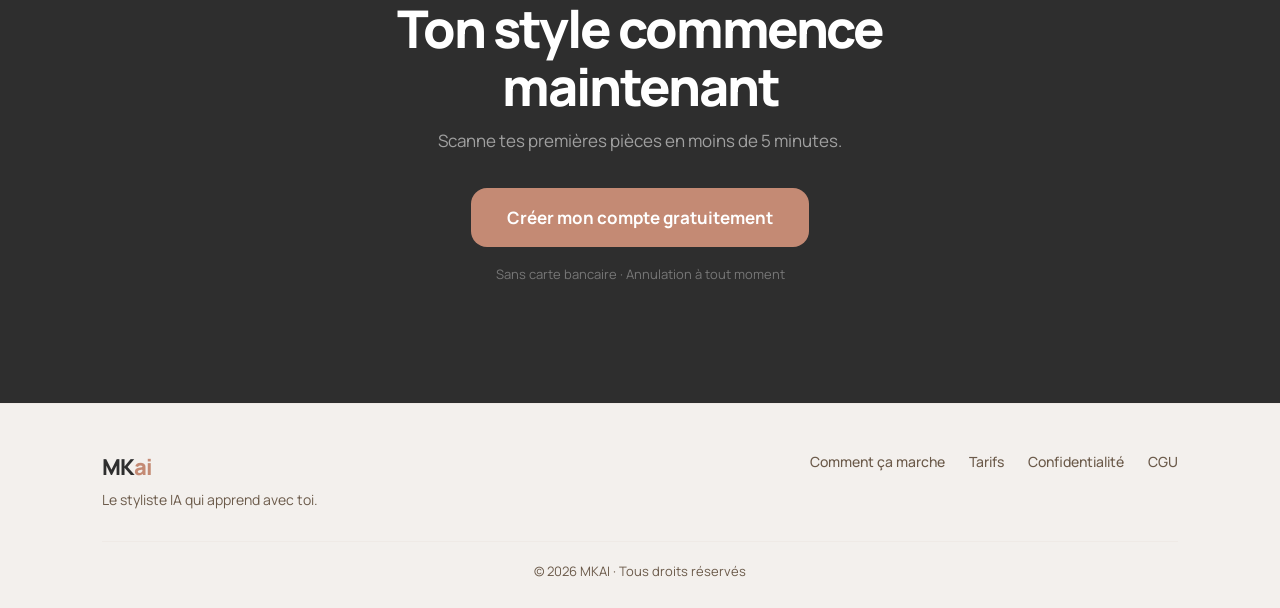
==== commit 35a41e8a: "Update index.html" ====
--- a/index.html
+++ b/index.html
@@ -26,7 +26,7 @@
 
   <!-- HERO -->
   <section class="hero">
-  <div class="hero-bg"></div>
+  <div class="hero-bg" id="grainient"></div>
     <div class="hero-left">
       <div class="badge">✨ IA de style nouvelle génération</div>
       <h1 class="title split-text">
--- a/style.css
+++ b/style.css
@@ -1,1034 +1 @@
-/* =====================
-   MKAI — Style Sheet
-   Charte : beige/terracotta, Manrope
-   ===================== */
-
-/* --- RESET & BASE --- */
-*, *::before, *::after {
-  margin: 0;
-  padding: 0;
-  box-sizing: border-box;
-}
-
-:root {
-  --bg:         #F8F7F5;
-  --bg-soft:    #EFEAE6;
-  --bg-warm:    #F3E9E1;
-  --white:      #FFFFFF;
-  --dark:       #2E2E2E;
-  --mid:        #6B5A4A;
-  --border:     #E8D8C4;
-  --border-soft:#EFEAE6;
-  --accent:     #C48A74;
-  --accent-dark:#A8705A;
-  --text:       #2E2E2E;
-
-  --radius-sm:  10px;
-  --radius-md:  16px;
-  --radius-lg:  24px;
-  --radius-xl:  40px;
-  --radius-pill:999px;
-
-  --shadow-sm:  0 4px 12px rgba(0,0,0,0.05);
-  --shadow-md:  0 10px 30px rgba(0,0,0,0.07);
-  --shadow-lg:  0 30px 80px rgba(0,0,0,0.10);
-}
-
-html { scroll-behavior: smooth; }
-
-body {
-  background: var(--bg);
-  color: var(--text);
-  font-family: 'Manrope', Arial, sans-serif;
-  overflow-x: hidden;
-  -webkit-font-smoothing: antialiased;
-}
-
-/* =====================
-   HEADER
-   ===================== */
-.header {
-  display: flex;
-  justify-content: space-between;
-  align-items: center;
-  padding: 18px 8%;
-  background: rgba(248, 247, 245, 0.85);
-  backdrop-filter: blur(20px);
-  -webkit-backdrop-filter: blur(20px);
-  border-bottom: 1px solid var(--border-soft);
-  position: sticky;
-  top: 0;
-  z-index: 100;
-}
-
-.logo {
-  font-weight: 800;
-  font-size: 22px;
-  letter-spacing: -1px;
-  color: var(--dark);
-}
-.logo-accent { color: var(--accent); }
-
-.nav {
-  display: flex;
-  gap: 28px;
-  align-items: center;
-}
-
-.nav a {
-  text-decoration: none;
-  color: var(--mid);
-  font-weight: 500;
-  font-size: 14px;
-  transition: color 0.2s;
-}
-.nav a:hover { color: var(--dark); }
-
-.nav-btn {
-  padding: 9px 18px;
-  border: 1.5px solid var(--border);
-  border-radius: var(--radius-sm);
-  color: var(--dark) !important;
-  font-weight: 600 !important;
-  font-size: 14px;
-  transition: background 0.2s, border-color 0.2s;
-}
-.nav-btn:hover {
-  background: var(--white);
-  border-color: var(--accent);
-}
-
-.nav-mobile-toggle {
-  display: none;
-  background: none;
-  border: none;
-  font-size: 22px;
-  cursor: pointer;
-  color: var(--dark);
-}
-
-/* =====================
-   HERO
-   ===================== */
-.hero {
-  display: flex;
-  justify-content: space-between;
-  align-items: center;
-  padding: 110px 8% 100px;
-  gap: 60px;
-  min-height: 90vh;
-}
-
-.hero-left { flex: 1; max-width: 560px; }
-
-.badge {
-  display: inline-block;
-  padding: 8px 16px;
-  background: var(--white);
-  border: 1.5px solid var(--border);
-  border-radius: var(--radius-pill);
-  font-size: 13px;
-  font-weight: 600;
-  color: var(--mid);
-  margin-bottom: 24px;
-  letter-spacing: 0.2px;
-}
-
-.title {
-  font-size: 68px;
-  line-height: 1.02;
-  letter-spacing: -2.5px;
-  font-weight: 800;
-  margin-bottom: 22px;
-  color: var(--dark);
-}
-.title-muted { color: var(--accent); }
-
-.hero-sub {
-  color: var(--mid);
-  font-size: 17px;
-  line-height: 1.7;
-  max-width: 480px;
-  margin-bottom: 32px;
-}
-
-.hero-buttons {
-  display: flex;
-  gap: 12px;
-  flex-wrap: wrap;
-}
-
-.hero-social-proof {
-  display: flex;
-  align-items: center;
-  gap: 10px;
-  margin-top: 28px;
-}
-.avatars { display: flex; }
-.avatar {
-  width: 30px;
-  height: 30px;
-  background: var(--bg-soft);
-  border-radius: 50%;
-  border: 2px solid var(--white);
-  margin-left: -8px;
-  display: flex;
-  align-items: center;
-  justify-content: center;
-  font-size: 13px;
-  overflow: hidden;
-}
-.avatars .avatar:first-child { margin-left: 0; }
-.proof-text {
-  font-size: 13px;
-  color: var(--mid);
-  font-weight: 500;
-}
-
-/* --- PHONE --- */
-.hero-right {
-  flex-shrink: 0;
-  position: relative;
-  display: flex;
-  align-items: center;
-  justify-content: center;
-}
-
-.phone-wrap { position: relative; }
-
-.phone-glow {
-  position: absolute;
-  width: 280px;
-  height: 280px;
-  background: radial-gradient(circle, rgba(196,138,116,0.25) 0%, transparent 70%);
-  border-radius: 50%;
-  bottom: -40px;
-  left: 50%;
-  transform: translateX(-50%);
-  z-index: -1;
-  filter: blur(30px);
-}
-
-.mkai-phone {
-  width: 290px;
-  background: var(--white);
-  border-radius: 44px;
-  border: 10px solid var(--dark);
-  overflow: hidden;
-  box-shadow: var(--shadow-lg), inset 0 0 0 1px rgba(255,255,255,0.1);
-  position: relative;
-}
-
-.phone-status {
-  display: flex;
-  justify-content: space-between;
-  padding: 10px 18px 4px;
-  background: var(--dark);
-  color: var(--white);
-  font-size: 11px;
-  font-weight: 600;
-}
-
-.phone-header {
-  display: flex;
-  justify-content: space-between;
-  align-items: center;
-  padding: 14px 18px;
-  background: var(--bg-soft);
-  border-bottom: 1px solid var(--border);
-}
-.phone-logo { font-weight: 800; font-size: 16px; letter-spacing: -0.5px; }
-.phone-day { font-size: 12px; color: var(--mid); font-weight: 500; }
-
-.phone-content { padding: 16px; }
-
-.weather-pill {
-  background: var(--bg-warm);
-  padding: 9px 14px;
-  border-radius: var(--radius-pill);
-  text-align: center;
-  font-size: 13px;
-  font-weight: 600;
-  margin-bottom: 14px;
-  color: var(--mid);
-}
-
-.outfit-label {
-  font-size: 11px;
-  font-weight: 700;
-  letter-spacing: 1px;
-  text-transform: uppercase;
-  color: var(--mid);
-  margin-bottom: 8px;
-}
-
-.outfit-card {
-  border: 1.5px solid var(--border-soft);
-  border-radius: var(--radius-md);
-  padding: 14px;
-  background: var(--bg);
-}
-
-.outfit-tag {
-  display: inline-block;
-  background: var(--accent);
-  color: var(--white);
-  font-size: 11px;
-  font-weight: 700;
-  padding: 3px 10px;
-  border-radius: var(--radius-pill);
-  margin-bottom: 12px;
-  letter-spacing: 0.3px;
-}
-
-.outfit-list {
-  list-style: none;
-  margin-bottom: 14px;
-}
-.outfit-list li {
-  padding: 7px 0;
-  font-size: 13px;
-  border-bottom: 1px solid var(--border-soft);
-  display: flex;
-  align-items: center;
-  gap: 8px;
-  color: var(--dark);
-}
-.outfit-list li:last-child { border-bottom: none; }
-.dot {
-  width: 6px;
-  height: 6px;
-  background: var(--accent);
-  border-radius: 50%;
-  flex-shrink: 0;
-}
-
-.phone-cta {
-  width: 100%;
-  background: var(--dark);
-  color: var(--white);
-  border: none;
-  padding: 10px;
-  border-radius: var(--radius-sm);
-  font-size: 12px;
-  font-weight: 700;
-  cursor: pointer;
-}
-
-.phone-alts {
-  display: flex;
-  gap: 8px;
-  margin-top: 12px;
-}
-.alt-chip {
-  flex: 1;
-  text-align: center;
-  padding: 8px 6px;
-  background: var(--bg-soft);
-  border-radius: var(--radius-sm);
-  font-size: 11px;
-  font-weight: 600;
-  color: var(--mid);
-  cursor: pointer;
-}
-
-/* =====================
-   PROOF BAR
-   ===================== */
-.proof-bar {
-  background: var(--dark);
-  color: rgba(255,255,255,0.5);
-  text-align: center;
-  padding: 18px 8%;
-  font-size: 13px;
-  font-weight: 500;
-  display: flex;
-  justify-content: center;
-  align-items: center;
-  gap: 18px;
-  flex-wrap: wrap;
-}
-.proof-logo {
-  color: rgba(255,255,255,0.85);
-  font-weight: 700;
-  letter-spacing: 0.3px;
-}
-.proof-sep { color: rgba(255,255,255,0.3); }
-
-/* =====================
-   BUTTONS
-   ===================== */
-.btn-primary {
-  background: var(--accent);
-  color: var(--white);
-  border: none;
-  padding: 14px 24px;
-  border-radius: var(--radius-md);
-  cursor: pointer;
-  font-weight: 700;
-  font-size: 15px;
-  font-family: inherit;
-  transition: background 0.2s, transform 0.15s;
-  letter-spacing: -0.2px;
-}
-.btn-primary:hover {
-  background: var(--accent-dark);
-  transform: translateY(-1px);
-}
-
-.btn-secondary {
-  background: var(--white);
-  border: 1.5px solid var(--border);
-  padding: 14px 24px;
-  border-radius: var(--radius-md);
-  cursor: pointer;
-  font-weight: 600;
-  font-size: 15px;
-  font-family: inherit;
-  color: var(--dark);
-  transition: border-color 0.2s, transform 0.15s;
-}
-.btn-secondary:hover {
-  border-color: var(--accent);
-  transform: translateY(-1px);
-}
-
-/* =====================
-   SECTIONS — BASE
-   ===================== */
-.section {
-  padding: 110px 8%;
-  text-align: center;
-}
-
-.section-eyebrow {
-  font-size: 12px;
-  font-weight: 700;
-  letter-spacing: 2px;
-  text-transform: uppercase;
-  color: var(--accent);
-  margin-bottom: 14px;
-}
-
-.section h2 {
-  font-size: 50px;
-  font-weight: 800;
-  letter-spacing: -1.5px;
-  margin-bottom: 14px;
-  color: var(--dark);
-  line-height: 1.1;
-}
-
-.section-sub {
-  color: var(--mid);
-  font-size: 17px;
-  line-height: 1.6;
-  max-width: 520px;
-  margin: 0 auto 56px;
-}
-
-.section-soft { background: var(--bg-soft); }
-
-/* =====================
-   HOW IT WORKS
-   ===================== */
-.steps {
-  display: flex;
-  align-items: flex-start;
-  gap: 0;
-  justify-content: center;
-  flex-wrap: wrap;
-}
-
-.step-card {
-  background: var(--white);
-  border: 1.5px solid var(--border-soft);
-  border-radius: var(--radius-lg);
-  padding: 36px 28px;
-  text-align: left;
-  flex: 1;
-  min-width: 240px;
-  max-width: 300px;
-  box-shadow: var(--shadow-sm);
-  transition: transform 0.2s, box-shadow 0.2s;
-  position: relative;
-}
-.step-card:hover {
-  transform: translateY(-4px);
-  box-shadow: var(--shadow-md);
-}
-
-.step-icon {
-  font-size: 32px;
-  margin-bottom: 16px;
-}
-
-.step-num {
-  position: absolute;
-  top: 20px;
-  right: 24px;
-  font-size: 40px;
-  font-weight: 800;
-  color: var(--bg-soft);
-  letter-spacing: -2px;
-  line-height: 1;
-}
-
-.step-card h3 {
-  font-size: 18px;
-  font-weight: 700;
-  margin-bottom: 10px;
-  color: var(--dark);
-}
-.step-card p {
-  color: var(--mid);
-  font-size: 14px;
-  line-height: 1.7;
-}
-
-.step-arrow {
-  font-size: 24px;
-  color: var(--border);
-  align-self: center;
-  padding: 0 12px;
-  margin-top: -20px;
-}
-
-/* =====================
-   AI SECTION
-   ===================== */
-.section-ai { background: var(--bg); }
-
-.ai-grid {
-  display: grid;
-  grid-template-columns: repeat(3, 1fr);
-  gap: 20px;
-  text-align: left;
-  max-width: 960px;
-  margin: 0 auto;
-}
-
-.ai-feature {
-  background: var(--white);
-  border: 1.5px solid var(--border-soft);
-  border-radius: var(--radius-lg);
-  padding: 28px 24px;
-  transition: border-color 0.2s, transform 0.2s;
-}
-.ai-feature:hover {
-  border-color: var(--accent);
-  transform: translateY(-3px);
-}
-
-.ai-icon { font-size: 28px; margin-bottom: 14px; }
-
-.ai-feature h4 {
-  font-size: 16px;
-  font-weight: 700;
-  margin-bottom: 8px;
-  color: var(--dark);
-}
-.ai-feature p {
-  font-size: 14px;
-  color: var(--mid);
-  line-height: 1.6;
-}
-
-/* =====================
-   APP SECTION
-   ===================== */
-.section-app { background: var(--bg-soft); }
-
-.app-screens {
-  display: flex;
-  gap: 20px;
-  justify-content: center;
-  align-items: flex-end;
-}
-
-.screen-card {
-  text-align: center;
-  flex: 1;
-  max-width: 220px;
-}
-.screen-card--main {
-  max-width: 260px;
-  transform: translateY(-20px);
-}
-
-.screen-preview {
-  background: var(--white);
-  border: 2px solid var(--dark);
-  border-radius: 28px;
-  height: 380px;
-  overflow: hidden;
-  margin-bottom: 12px;
-  padding: 20px 16px;
-  box-shadow: var(--shadow-lg);
-  position: relative;
-}
-.screen-card--main .screen-preview { height: 440px; }
-
-.screen-label {
-  font-size: 12px;
-  font-weight: 700;
-  color: var(--mid);
-  margin-bottom: 16px;
-  letter-spacing: 0.5px;
-}
-
-/* Screen 1 – dressing */
-.screen-items {
-  display: grid;
-  grid-template-columns: 1fr 1fr;
-  gap: 8px;
-}
-.screen-item {
-  height: 90px;
-  background: var(--bg-soft);
-  border-radius: var(--radius-sm);
-  border: 1px solid var(--border);
-}
-
-/* Screen 2 – outfit */
-.screen-outfit { display: flex; flex-direction: column; gap: 12px; }
-.outfit-visual {
-  height: 200px;
-  background: linear-gradient(145deg, var(--bg-warm), var(--bg-soft));
-  border-radius: var(--radius-md);
-  border: 1px solid var(--border);
-}
-.outfit-info { display: flex; flex-direction: column; gap: 6px; align-items: flex-start; }
-.outfit-style-tag {
-  background: var(--accent);
-  color: var(--white);
-  font-size: 11px;
-  font-weight: 700;
-  padding: 3px 10px;
-  border-radius: var(--radius-pill);
-}
-.outfit-score { font-size: 13px; color: var(--mid); font-weight: 600; }
-
-/* Screen 3 – profile */
-.profile-stats { display: flex; flex-direction: column; gap: 0; }
-.stat-row {
-  display: flex;
-  justify-content: space-between;
-  padding: 12px 0;
-  font-size: 13px;
-  border-bottom: 1px solid var(--border-soft);
-  color: var(--dark);
-}
-.stat-row span:last-child { font-weight: 700; color: var(--accent); }
-
-.screen-card p {
-  font-size: 13px;
-  font-weight: 600;
-  color: var(--mid);
-}
-
-/* =====================
-   TESTIMONIALS
-   ===================== */
-.testimonials {
-  display: grid;
-  grid-template-columns: repeat(3, 1fr);
-  gap: 20px;
-  max-width: 1000px;
-  margin: 0 auto;
-  text-align: left;
-}
-
-.testi-card {
-  background: var(--white);
-  border: 1.5px solid var(--border-soft);
-  border-radius: var(--radius-lg);
-  padding: 28px;
-  display: flex;
-  flex-direction: column;
-  gap: 14px;
-}
-
-.testi-card--featured {
-  background: var(--dark);
-  border-color: var(--dark);
-  color: var(--white);
-}
-
-.testi-stars { color: var(--accent); font-size: 14px; letter-spacing: 2px; }
-
-.testi-card p {
-  font-size: 15px;
-  line-height: 1.7;
-  color: var(--mid);
-  flex: 1;
-}
-.testi-card--featured p { color: rgba(255,255,255,0.75); }
-
-.testi-author {
-  display: flex;
-  align-items: center;
-  gap: 12px;
-}
-.testi-avatar {
-  width: 38px;
-  height: 38px;
-  background: var(--bg-soft);
-  border-radius: 50%;
-  display: flex;
-  align-items: center;
-  justify-content: center;
-  font-size: 12px;
-  font-weight: 700;
-  color: var(--accent);
-  flex-shrink: 0;
-}
-.testi-card--featured .testi-avatar { background: rgba(255,255,255,0.1); color: var(--white); }
-.testi-author strong { display: block; font-size: 14px; }
-.testi-author span { font-size: 12px; color: var(--mid); }
-.testi-card--featured .testi-author span { color: rgba(255,255,255,0.5); }
-
-/* =====================
-   PRICING
-   ===================== */
-.pricing-grid {
-  display: grid;
-  grid-template-columns: 1fr 1fr;
-  gap: 20px;
-  max-width: 700px;
-  margin: 0 auto;
-  text-align: left;
-}
-
-.pricing-card {
-  background: var(--white);
-  border: 1.5px solid var(--border-soft);
-  border-radius: var(--radius-xl);
-  padding: 36px 32px;
-  position: relative;
-}
-.pricing-card--featured {
-  background: var(--dark);
-  border-color: var(--dark);
-  color: var(--white);
-}
-
-.pricing-badge {
-  position: absolute;
-  top: -12px;
-  left: 50%;
-  transform: translateX(-50%);
-  background: var(--accent);
-  color: var(--white);
-  font-size: 11px;
-  font-weight: 700;
-  padding: 4px 14px;
-  border-radius: var(--radius-pill);
-  white-space: nowrap;
-}
-
-.pricing-plan {
-  font-size: 14px;
-  font-weight: 700;
-  text-transform: uppercase;
-  letter-spacing: 1.5px;
-  color: var(--mid);
-  margin-bottom: 10px;
-}
-.pricing-card--featured .pricing-plan { color: rgba(255,255,255,0.6); }
-
-.pricing-price {
-  font-size: 44px;
-  font-weight: 800;
-  letter-spacing: -2px;
-  margin-bottom: 24px;
-  color: var(--dark);
-}
-.pricing-card--featured .pricing-price { color: var(--white); }
-.pricing-price span {
-  font-size: 18px;
-  font-weight: 500;
-  letter-spacing: 0;
-  color: var(--mid);
-}
-
-.pricing-features {
-  list-style: none;
-  margin-bottom: 28px;
-  display: flex;
-  flex-direction: column;
-  gap: 10px;
-}
-.pricing-features li {
-  font-size: 14px;
-  color: var(--mid);
-  font-weight: 500;
-}
-.pricing-card--featured .pricing-features li { color: rgba(255,255,255,0.75); }
-.pricing-features li.disabled { color: var(--border); text-decoration: line-through; }
-
-.pricing-btn { width: 100%; justify-content: center; }
-
-/* =====================
-   CTA FINAL
-   ===================== */
-.cta {
-  background: var(--dark);
-  padding: 120px 8%;
-  text-align: center;
-}
-
-.cta-inner {
-  max-width: 600px;
-  margin: 0 auto;
-}
-
-.cta-badge {
-  display: inline-block;
-  background: rgba(255,255,255,0.1);
-  color: rgba(255,255,255,0.8);
-  border: 1px solid rgba(255,255,255,0.15);
-  border-radius: var(--radius-pill);
-  font-size: 13px;
-  font-weight: 600;
-  padding: 7px 16px;
-  margin-bottom: 24px;
-}
-
-.cta h2 {
-  font-size: 52px;
-  font-weight: 800;
-  letter-spacing: -2px;
-  color: var(--white);
-  margin-bottom: 14px;
-  line-height: 1.1;
-}
-
-.cta p {
-  color: rgba(255,255,255,0.55);
-  font-size: 17px;
-  margin-bottom: 36px;
-}
-
-.btn-cta {
-  background: var(--accent);
-  color: var(--white);
-  border: none;
-  padding: 18px 36px;
-  border-radius: var(--radius-md);
-  cursor: pointer;
-  font-weight: 700;
-  font-size: 17px;
-  font-family: inherit;
-  transition: background 0.2s, transform 0.15s;
-  margin-bottom: 18px;
-}
-.btn-cta:hover {
-  background: var(--accent-dark);
-  transform: translateY(-2px);
-}
-
-.cta-note {
-  font-size: 13px;
-  color: rgba(255,255,255,0.35);
-}
-
-/* =====================
-   FOOTER
-   ===================== */
-.footer {
-  background: #F3F0ED;
-  padding: 48px 8% 28px;
-  border-top: 1px solid var(--border-soft);
-}
-
-.footer-inner {
-  display: flex;
-  justify-content: space-between;
-  align-items: flex-start;
-  gap: 32px;
-  margin-bottom: 32px;
-  flex-wrap: wrap;
-}
-
-.footer-brand p {
-  font-size: 14px;
-  color: var(--mid);
-  margin-top: 8px;
-  max-width: 220px;
-}
-
-.footer-links {
-  display: flex;
-  gap: 24px;
-  flex-wrap: wrap;
-}
-.footer-links a {
-  text-decoration: none;
-  font-size: 14px;
-  color: var(--mid);
-  font-weight: 500;
-  transition: color 0.2s;
-}
-.footer-links a:hover { color: var(--dark); }
-
-.footer-copy {
-  font-size: 13px;
-  color: var(--mid);
-  text-align: center;
-  padding-top: 20px;
-  border-top: 1px solid var(--border-soft);
-}
-
-/* =====================
-   SCROLL ANIMATIONS
-   ===================== */
-.step-card,
-.ai-feature,
-.screen-card,
-.testi-card,
-.pricing-card {
-  opacity: 0;
-  transform: translateY(24px);
-  transition: opacity 0.5s ease, transform 0.5s ease;
-}
-.step-card.visible,
-.ai-feature.visible,
-.screen-card.visible,
-.testi-card.visible,
-.pricing-card.visible {
-  opacity: 1;
-  transform: translateY(0);
-}
-.screen-card--main.visible { transform: translateY(-20px); }
-
-/* Stagger delays */
-.step-card:nth-child(1), .ai-feature:nth-child(1), .testi-card:nth-child(1), .pricing-card:nth-child(1) { transition-delay: 0s; }
-.step-card:nth-child(3), .ai-feature:nth-child(2), .testi-card:nth-child(2), .pricing-card:nth-child(2) { transition-delay: 0.1s; }
-.step-card:nth-child(5), .ai-feature:nth-child(3), .testi-card:nth-child(3) { transition-delay: 0.2s; }
-.ai-feature:nth-child(4) { transition-delay: 0.1s; }
-.ai-feature:nth-child(5) { transition-delay: 0.2s; }
-.ai-feature:nth-child(6) { transition-delay: 0.3s; }
-
-/* =====================
-   RESPONSIVE
-   ===================== */
-@media (max-width: 1024px) {
-  .title { font-size: 56px; }
-  .section h2 { font-size: 42px; }
-  .ai-grid { grid-template-columns: repeat(2, 1fr); }
-}
-
-@media (max-width: 900px) {
-  .header { padding: 16px 5%; }
-  .nav {
-    display: none;
-    position: absolute;
-    top: 100%;
-    left: 0;
-    right: 0;
-    background: rgba(248,247,245,0.97);
-    backdrop-filter: blur(20px);
-    flex-direction: column;
-    padding: 20px 5%;
-    gap: 16px;
-    border-bottom: 1px solid var(--border-soft);
-    box-shadow: 0 10px 30px rgba(0,0,0,0.07);
-  }
-  .nav.nav-open { display: flex; }
-  .nav-mobile-toggle { display: block; }
-
-  .hero {
-    flex-direction: column;
-    text-align: center;
-    padding: 80px 5% 60px;
-    gap: 50px;
-    min-height: auto;
-  }
-  .hero-left { max-width: 100%; }
-  .title { font-size: 46px; letter-spacing: -1.5px; }
-  .hero-sub { margin: 0 auto 32px; }
-  .hero-buttons { justify-content: center; }
-  .hero-social-proof { justify-content: center; }
-
-  .section { padding: 80px 5%; }
-  .section h2 { font-size: 36px; }
-
-  .steps { flex-direction: column; align-items: center; }
-  .step-arrow { transform: rotate(90deg); }
-  .step-card { max-width: 100%; width: 100%; }
-
-  .ai-grid { grid-template-columns: 1fr; }
-
-  .app-screens {
-    flex-direction: column;
-    align-items: center;
-  }
-  .screen-card { max-width: 260px; }
-  .screen-card--main { transform: none; max-width: 280px; }
-  .screen-card--main.visible { transform: none; }
-
-  .testimonials { grid-template-columns: 1fr; }
-  .pricing-grid { grid-template-columns: 1fr; }
-
-  .cta { padding: 80px 5%; }
-  .cta h2 { font-size: 38px; }
-
-  .footer-inner { flex-direction: column; }
-}
-
-@media (max-width: 480px) {
-  .title { font-size: 38px; }
-  .mkai-phone { width: 260px; }
-}
-
-/* Reduced motion */
-@media (prefers-reduced-motion: reduce) {
-  .step-card, .ai-feature, .screen-card, .testi-card, .pricing-card {
-    opacity: 1;
-    transform: none;
-    transition: none;
-  }
-  .screen-card--main { transform: translateY(-20px); }
-}
-
-/* =====================
-   SPLIT TEXT HERO
-   ===================== */
-
-.split-text {
-  display: flex;
-  flex-direction: column;
-  gap: 4px;
-}
-
-.split-line {
-  display: block;
-  opacity: 0;
-  transform: translateY(60px);
-  will-change: transform, opacity;
-}
-
-.split-text.animate .split-line:nth-child(1) {
-  animation: splitReveal 0.9s cubic-bezier(.22,1,.36,1) forwards;
-}
-
-.split-text.animate .split-line:nth-child(2) {
-  animation: splitReveal 0.9s cubic-bezier(.22,1,.36,1) 0.15s forwards;
-}
-
-.split-text.animate .split-line:nth-child(3) {
-  animation: splitReveal 0.9s cubic-bezier(.22,1,.36,1) 0.3s forwards;
-}
-
-@keyframes splitReveal {
-  from {
-    opacity: 0;
-    transform: translateY(60px);
-  }
-
-  to {
-    opacity: 1;
-    transform: translateY(0);
-  }
-}
+/* ===================== MKAI — Style Sheet Charte : beige/terracotta, Manrope ===================== */ /* --- RESET & BASE --- */ *, *::before, *::after { margin: 0; padding: 0; box-sizing: border-box; } :root { --bg: #F8F7F5; --bg-soft: #EFEAE6; --bg-warm: #F3E9E1; --white: #FFFFFF; --dark: #2E2E2E; --mid: #6B5A4A; --border: #E8D8C4; --border-soft:#EFEAE6; --accent: #C48A74; --accent-dark:#A8705A; --text: #2E2E2E; --radius-sm: 10px; --radius-md: 16px; --radius-lg: 24px; --radius-xl: 40px; --radius-pill:999px; --shadow-sm: 0 4px 12px rgba(0,0,0,0.05); --shadow-md: 0 10px 30px rgba(0,0,0,0.07); --shadow-lg: 0 30px 80px rgba(0,0,0,0.10); } html { scroll-behavior: smooth; } body { background: var(--bg); color: var(--text); font-family: 'Manrope', Arial, sans-serif; overflow-x: hidden; -webkit-font-smoothing: antialiased; } /* ===================== HEADER ===================== */ .header { display: flex; justify-content: space-between; align-items: center; padding: 18px 8%; background: rgba(248, 247, 245, 0.85); backdrop-filter: blur(20px); -webkit-backdrop-filter: blur(20px); border-bottom: 1px solid var(--border-soft); position: sticky; top: 0; z-index: 100; } .logo { font-weight: 800; font-size: 22px; letter-spacing: -1px; color: var(--dark); } .logo-accent { color: var(--accent); } .nav { display: flex; gap: 28px; align-items: center; } .nav a { text-decoration: none; color: var(--mid); font-weight: 500; font-size: 14px; transition: color 0.2s; } .nav a:hover { color: var(--dark); } .nav-btn { padding: 9px 18px; border: 1.5px solid var(--border); border-radius: var(--radius-sm); color: var(--dark) !important; font-weight: 600 !important; font-size: 14px; transition: background 0.2s, border-color 0.2s; } .nav-btn:hover { background: var(--white); border-color: var(--accent); } .nav-mobile-toggle { display: none; background: none; border: none; font-size: 22px; cursor: pointer; color: var(--dark); } /* ===================== HERO ===================== */ .hero { display: flex; justify-content: space-between; align-items: center; padding: 110px 8% 100px; gap: 60px; min-height: 90vh; } .hero-left { flex: 1; max-width: 560px; } .badge { display: inline-block; padding: 8px 16px; background: var(--white); border: 1.5px solid var(--border); border-radius: var(--radius-pill); font-size: 13px; font-weight: 600; color: var(--mid); margin-bottom: 24px; letter-spacing: 0.2px; } .title { font-size: 68px; line-height: 1.02; letter-spacing: -2.5px; font-weight: 800; margin-bottom: 22px; color: var(--dark); } .title-muted { color: var(--accent); } .hero-sub { color: var(--mid); font-size: 17px; line-height: 1.7; max-width: 480px; margin-bottom: 32px; } .hero-buttons { display: flex; gap: 12px; flex-wrap: wrap; } .hero-social-proof { display: flex; align-items: center; gap: 10px; margin-top: 28px; } .avatars { display: flex; } .avatar { width: 30px; height: 30px; background: var(--bg-soft); border-radius: 50%; border: 2px solid var(--white); margin-left: -8px; display: flex; align-items: center; justify-content: center; font-size: 13px; overflow: hidden; } .avatars .avatar:first-child { margin-left: 0; } .proof-text { font-size: 13px; color: var(--mid); font-weight: 500; } /* --- PHONE --- */ .hero-right { flex-shrink: 0; position: relative; display: flex; align-items: center; justify-content: center; } .phone-wrap { position: relative; } .phone-glow { position: absolute; width: 280px; height: 280px; background: radial-gradient(circle, rgba(196,138,116,0.25) 0%, transparent 70%); border-radius: 50%; bottom: -40px; left: 50%; transform: translateX(-50%); z-index: -1; filter: blur(30px); } .mkai-phone { width: 290px; background: var(--white); border-radius: 44px; border: 10px solid var(--dark); overflow: hidden; box-shadow: var(--shadow-lg), inset 0 0 0 1px rgba(255,255,255,0.1); position: relative; } .phone-status { display: flex; justify-content: space-between; padding: 10px 18px 4px; background: var(--dark); color: var(--white); font-size: 11px; font-weight: 600; } .phone-header { display: flex; justify-content: space-between; align-items: center; padding: 14px 18px; background: var(--bg-soft); border-bottom: 1px solid var(--border); } .phone-logo { font-weight: 800; font-size: 16px; letter-spacing: -0.5px; } .phone-day { font-size: 12px; color: var(--mid); font-weight: 500; } .phone-content { padding: 16px; } .weather-pill { background: var(--bg-warm); padding: 9px 14px; border-radius: var(--radius-pill); text-align: center; font-size: 13px; font-weight: 600; margin-bottom: 14px; color: var(--mid); } .outfit-label { font-size: 11px; font-weight: 700; letter-spacing: 1px; text-transform: uppercase; color: var(--mid); margin-bottom: 8px; } .outfit-card { border: 1.5px solid var(--border-soft); border-radius: var(--radius-md); padding: 14px; background: var(--bg); } .outfit-tag { display: inline-block; background: var(--accent); color: var(--white); font-size: 11px; font-weight: 700; padding: 3px 10px; border-radius: var(--radius-pill); margin-bottom: 12px; letter-spacing: 0.3px; } .outfit-list { list-style: none; margin-bottom: 14px; } .outfit-list li { padding: 7px 0; font-size: 13px; border-bottom: 1px solid var(--border-soft); display: flex; align-items: center; gap: 8px; color: var(--dark); } .outfit-list li:last-child { border-bottom: none; } .dot { width: 6px; height: 6px; background: var(--accent); border-radius: 50%; flex-shrink: 0; } .phone-cta { width: 100%; background: var(--dark); color: var(--white); border: none; padding: 10px; border-radius: var(--radius-sm); font-size: 12px; font-weight: 700; cursor: pointer; } .phone-alts { display: flex; gap: 8px; margin-top: 12px; } .alt-chip { flex: 1; text-align: center; padding: 8px 6px; background: var(--bg-soft); border-radius: var(--radius-sm); font-size: 11px; font-weight: 600; color: var(--mid); cursor: pointer; } /* ===================== PROOF BAR ===================== */ .proof-bar { background: var(--dark); color: rgba(255,255,255,0.5); text-align: center; padding: 18px 8%; font-size: 13px; font-weight: 500; display: flex; justify-content: center; align-items: center; gap: 18px; flex-wrap: wrap; } .proof-logo { color: rgba(255,255,255,0.85); font-weight: 700; letter-spacing: 0.3px; } .proof-sep { color: rgba(255,255,255,0.3); } /* ===================== BUTTONS ===================== */ .btn-primary { background: var(--accent); color: var(--white); border: none; padding: 14px 24px; border-radius: var(--radius-md); cursor: pointer; font-weight: 700; font-size: 15px; font-family: inherit; transition: background 0.2s, transform 0.15s; letter-spacing: -0.2px; } .btn-primary:hover { background: var(--accent-dark); transform: translateY(-1px); } .btn-secondary { background: var(--white); border: 1.5px solid var(--border); padding: 14px 24px; border-radius: var(--radius-md); cursor: pointer; font-weight: 600; font-size: 15px; font-family: inherit; color: var(--dark); transition: border-color 0.2s, transform 0.15s; } .btn-secondary:hover { border-color: var(--accent); transform: translateY(-1px); } /* ===================== SECTIONS — BASE ===================== */ .section { padding: 110px 8%; text-align: center; } .section-eyebrow { font-size: 12px; font-weight: 700; letter-spacing: 2px; text-transform: uppercase; color: var(--accent); margin-bottom: 14px; } .section h2 { font-size: 50px; font-weight: 800; letter-spacing: -1.5px; margin-bottom: 14px; color: var(--dark); line-height: 1.1; } .section-sub { color: var(--mid); font-size: 17px; line-height: 1.6; max-width: 520px; margin: 0 auto 56px; } .section-soft { background: var(--bg-soft); } /* ===================== HOW IT WORKS ===================== */ .steps { display: flex; align-items: flex-start; gap: 0; justify-content: center; flex-wrap: wrap; } .step-card { background: var(--white); border: 1.5px solid var(--border-soft); border-radius: var(--radius-lg); padding: 36px 28px; text-align: left; flex: 1; min-width: 240px; max-width: 300px; box-shadow: var(--shadow-sm); transition: transform 0.2s, box-shadow 0.2s; position: relative; } .step-card:hover { transform: translateY(-4px); box-shadow: var(--shadow-md); } .step-icon { font-size: 32px; margin-bottom: 16px; } .step-num { position: absolute; top: 20px; right: 24px; font-size: 40px; font-weight: 800; color: var(--bg-soft); letter-spacing: -2px; line-height: 1; } .step-card h3 { font-size: 18px; font-weight: 700; margin-bottom: 10px; color: var(--dark); } .step-card p { color: var(--mid); font-size: 14px; line-height: 1.7; } .step-arrow { font-size: 24px; color: var(--border); align-self: center; padding: 0 12px; margin-top: -20px; } /* ===================== AI SECTION ===================== */ .section-ai { background: var(--bg); } .ai-grid { display: grid; grid-template-columns: repeat(3, 1fr); gap: 20px; text-align: left; max-width: 960px; margin: 0 auto; } .ai-feature { background: var(--white); border: 1.5px solid var(--border-soft); border-radius: var(--radius-lg); padding: 28px 24px; transition: border-color 0.2s, transform 0.2s; } .ai-feature:hover { border-color: var(--accent); transform: translateY(-3px); } .ai-icon { font-size: 28px; margin-bottom: 14px; } .ai-feature h4 { font-size: 16px; font-weight: 700; margin-bottom: 8px; color: var(--dark); } .ai-feature p { font-size: 14px; color: var(--mid); line-height: 1.6; } /* ===================== APP SECTION ===================== */ .section-app { background: var(--bg-soft); } .app-screens { display: flex; gap: 20px; justify-content: center; align-items: flex-end; } .screen-card { text-align: center; flex: 1; max-width: 220px; } .screen-card--main { max-width: 260px; transform: translateY(-20px); } .screen-preview { background: var(--white); border: 2px solid var(--dark); border-radius: 28px; height: 380px; overflow: hidden; margin-bottom: 12px; padding: 20px 16px; box-shadow: var(--shadow-lg); position: relative; } .screen-card--main .screen-preview { height: 440px; } .screen-label { font-size: 12px; font-weight: 700; color: var(--mid); margin-bottom: 16px; letter-spacing: 0.5px; } /* Screen 1 – dressing */ .screen-items { display: grid; grid-template-columns: 1fr 1fr; gap: 8px; } .screen-item { height: 90px; background: var(--bg-soft); border-radius: var(--radius-sm); border: 1px solid var(--border); } /* Screen 2 – outfit */ .screen-outfit { display: flex; flex-direction: column; gap: 12px; } .outfit-visual { height: 200px; background: linear-gradient(145deg, var(--bg-warm), var(--bg-soft)); border-radius: var(--radius-md); border: 1px solid var(--border); } .outfit-info { display: flex; flex-direction: column; gap: 6px; align-items: flex-start; } .outfit-style-tag { background: var(--accent); color: var(--white); font-size: 11px; font-weight: 700; padding: 3px 10px; border-radius: var(--radius-pill); } .outfit-score { font-size: 13px; color: var(--mid); font-weight: 600; } /* Screen 3 – profile */ .profile-stats { display: flex; flex-direction: column; gap: 0; } .stat-row { display: flex; justify-content: space-between; padding: 12px 0; font-size: 13px; border-bottom: 1px solid var(--border-soft); color: var(--dark); } .stat-row span:last-child { font-weight: 700; color: var(--accent); } .screen-card p { font-size: 13px; font-weight: 600; color: var(--mid); } /* ===================== TESTIMONIALS ===================== */ .testimonials { display: grid; grid-template-columns: repeat(3, 1fr); gap: 20px; max-width: 1000px; margin: 0 auto; text-align: left; } .testi-card { background: var(--white); border: 1.5px solid var(--border-soft); border-radius: var(--radius-lg); padding: 28px; display: flex; flex-direction: column; gap: 14px; } .testi-card--featured { background: var(--dark); border-color: var(--dark); color: var(--white); } .testi-stars { color: var(--accent); font-size: 14px; letter-spacing: 2px; } .testi-card p { font-size: 15px; line-height: 1.7; color: var(--mid); flex: 1; } .testi-card--featured p { color: rgba(255,255,255,0.75); } .testi-author { display: flex; align-items: center; gap: 12px; } .testi-avatar { width: 38px; height: 38px; background: var(--bg-soft); border-radius: 50%; display: flex; align-items: center; justify-content: center; font-size: 12px; font-weight: 700; color: var(--accent); flex-shrink: 0; } .testi-card--featured .testi-avatar { background: rgba(255,255,255,0.1); color: var(--white); } .testi-author strong { display: block; font-size: 14px; } .testi-author span { font-size: 12px; color: var(--mid); } .testi-card--featured .testi-author span { color: rgba(255,255,255,0.5); } /* ===================== PRICING ===================== */ .pricing-grid { display: grid; grid-template-columns: 1fr 1fr; gap: 20px; max-width: 700px; margin: 0 auto; text-align: left; } .pricing-card { background: var(--white); border: 1.5px solid var(--border-soft); border-radius: var(--radius-xl); padding: 36px 32px; position: relative; } .pricing-card--featured { background: var(--dark); border-color: var(--dark); color: var(--white); } .pricing-badge { position: absolute; top: -12px; left: 50%; transform: translateX(-50%); background: var(--accent); color: var(--white); font-size: 11px; font-weight: 700; padding: 4px 14px; border-radius: var(--radius-pill); white-space: nowrap; } .pricing-plan { font-size: 14px; font-weight: 700; text-transform: uppercase; letter-spacing: 1.5px; color: var(--mid); margin-bottom: 10px; } .pricing-card--featured .pricing-plan { color: rgba(255,255,255,0.6); } .pricing-price { font-size: 44px; font-weight: 800; letter-spacing: -2px; margin-bottom: 24px; color: var(--dark); } .pricing-card--featured .pricing-price { color: var(--white); } .pricing-price span { font-size: 18px; font-weight: 500; letter-spacing: 0; color: var(--mid); } .pricing-features { list-style: none; margin-bottom: 28px; display: flex; flex-direction: column; gap: 10px; } .pricing-features li { font-size: 14px; color: var(--mid); font-weight: 500; } .pricing-card--featured .pricing-features li { color: rgba(255,255,255,0.75); } .pricing-features li.disabled { color: var(--border); text-decoration: line-through; } .pricing-btn { width: 100%; justify-content: center; } /* ===================== CTA FINAL ===================== */ .cta { background: var(--dark); padding: 120px 8%; text-align: center; } .cta-inner { max-width: 600px; margin: 0 auto; } .cta-badge { display: inline-block; background: rgba(255,255,255,0.1); color: rgba(255,255,255,0.8); border: 1px solid rgba(255,255,255,0.15); border-radius: var(--radius-pill); font-size: 13px; font-weight: 600; padding: 7px 16px; margin-bottom: 24px; } .cta h2 { font-size: 52px; font-weight: 800; letter-spacing: -2px; color: var(--white); margin-bottom: 14px; line-height: 1.1; } .cta p { color: rgba(255,255,255,0.55); font-size: 17px; margin-bottom: 36px; } .btn-cta { background: var(--accent); color: var(--white); border: none; padding: 18px 36px; border-radius: var(--radius-md); cursor: pointer; font-weight: 700; font-size: 17px; font-family: inherit; transition: background 0.2s, transform 0.15s; margin-bottom: 18px; } .btn-cta:hover { background: var(--accent-dark); transform: translateY(-2px); } .cta-note { font-size: 13px; color: rgba(255,255,255,0.35); } /* ===================== FOOTER ===================== */ .footer { background: #F3F0ED; padding: 48px 8% 28px; border-top: 1px solid var(--border-soft); } .footer-inner { display: flex; justify-content: space-between; align-items: flex-start; gap: 32px; margin-bottom: 32px; flex-wrap: wrap; } .footer-brand p { font-size: 14px; color: var(--mid); margin-top: 8px; max-width: 220px; } .footer-links { display: flex; gap: 24px; flex-wrap: wrap; } .footer-links a { text-decoration: none; font-size: 14px; color: var(--mid); font-weight: 500; transition: color 0.2s; } .footer-links a:hover { color: var(--dark); } .footer-copy { font-size: 13px; color: var(--mid); text-align: center; padding-top: 20px; border-top: 1px solid var(--border-soft); } /* ===================== SCROLL ANIMATIONS ===================== */ .step-card, .ai-feature, .screen-card, .testi-card, .pricing-card { opacity: 0; transform: translateY(24px); transition: opacity 0.5s ease, transform 0.5s ease; } .step-card.visible, .ai-feature.visible, .screen-card.visible, .testi-card.visible, .pricing-card.visible { opacity: 1; transform: translateY(0); } .screen-card--main.visible { transform: translateY(-20px); } /* Stagger delays */ .step-card:nth-child(1), .ai-feature:nth-child(1), .testi-card:nth-child(1), .pricing-card:nth-child(1) { transition-delay: 0s; } .step-card:nth-child(3), .ai-feature:nth-child(2), .testi-card:nth-child(2), .pricing-card:nth-child(2) { transition-delay: 0.1s; } .step-card:nth-child(5), .ai-feature:nth-child(3), .testi-card:nth-child(3) { transition-delay: 0.2s; } .ai-feature:nth-child(4) { transition-delay: 0.1s; } .ai-feature:nth-child(5) { transition-delay: 0.2s; } .ai-feature:nth-child(6) { transition-delay: 0.3s; } /* ===================== RESPONSIVE ===================== */ @media (max-width: 1024px) { .title { font-size: 56px; } .section h2 { font-size: 42px; } .ai-grid { grid-template-columns: repeat(2, 1fr); } } @media (max-width: 900px) { .header { padding: 16px 5%; } .nav { display: none; position: absolute; top: 100%; left: 0; right: 0; background: rgba(248,247,245,0.97); backdrop-filter: blur(20px); flex-direction: column; padding: 20px 5%; gap: 16px; border-bottom: 1px solid var(--border-soft); box-shadow: 0 10px 30px rgba(0,0,0,0.07); } .nav.nav-open { display: flex; } .nav-mobile-toggle { display: block; } .hero { flex-direction: column; text-align: center; padding: 80px 5% 60px; gap: 50px; min-height: auto; } .hero-left { max-width: 100%; } .title { font-size: 46px; letter-spacing: -1.5px; } .hero-sub { margin: 0 auto 32px; } .hero-buttons { justify-content: center; } .hero-social-proof { justify-content: center; } .section { padding: 80px 5%; } .section h2 { font-size: 36px; } .steps { flex-direction: column; align-items: center; } .step-arrow { transform: rotate(90deg); } .step-card { max-width: 100%; width: 100%; } .ai-grid { grid-template-columns: 1fr; } .app-screens { flex-direction: column; align-items: center; } .screen-card { max-width: 260px; } .screen-card--main { transform: none; max-width: 280px; } .screen-card--main.visible { transform: none; } .testimonials { grid-template-columns: 1fr; } .pricing-grid { grid-template-columns: 1fr; } .cta { padding: 80px 5%; } .cta h2 { font-size: 38px; } .footer-inner { flex-direction: column; } } @media (max-width: 480px) { .title { font-size: 38px; } .mkai-phone { width: 260px; } } /* Reduced motion */ @media (prefers-reduced-motion: reduce) { .step-card, .ai-feature, .screen-card, .testi-card, .pricing-card { opacity: 1; transform: none; transition: none; } .screen-card--main { transform: translateY(-20px); } } /* ===================== SPLIT TEXT HERO ===================== */ .split-text { display: flex; flex-direction: column; gap: 4px; } .split-line { display: block; opacity: 0; transform: translateY(60px); will-change: transform, opacity; } .split-text.animate .split-line:nth-child(1) { animation: splitReveal 0.9s cubic-bezier(.22,1,.36,1) forwards; } .split-text.animate .split-line:nth-child(2) { animation: splitReveal 0.9s cubic-bezier(.22,1,.36,1) 0.15s forwards; } .split-text.animate .split-line:nth-child(3) { animation: splitReveal 0.9s cubic-bezier(.22,1,.36,1) 0.3s forwards; } @keyframes splitReveal { from { opacity: 0; transform: translateY(60px); } to { opacity: 1; transform: translateY(0); } } .hero { position: relative; overflow: hidden; } .hero-bg { position: absolute; inset: 0; z-index: 0; background: radial-gradient(circle at 20% 30%, rgba(196,138,116,0.20), transparent 40%), radial-gradient(circle at 80% 20%, rgba(248,247,245,0.9), transparent 45%), radial-gradient(circle at 50% 80%, rgba(243,233,225,0.9), transparent 40%), linear-gradient(180deg, #F8F7F5, #F3E9E1); } .hero-left, .hero-right { position: relative; z-index: 2; }
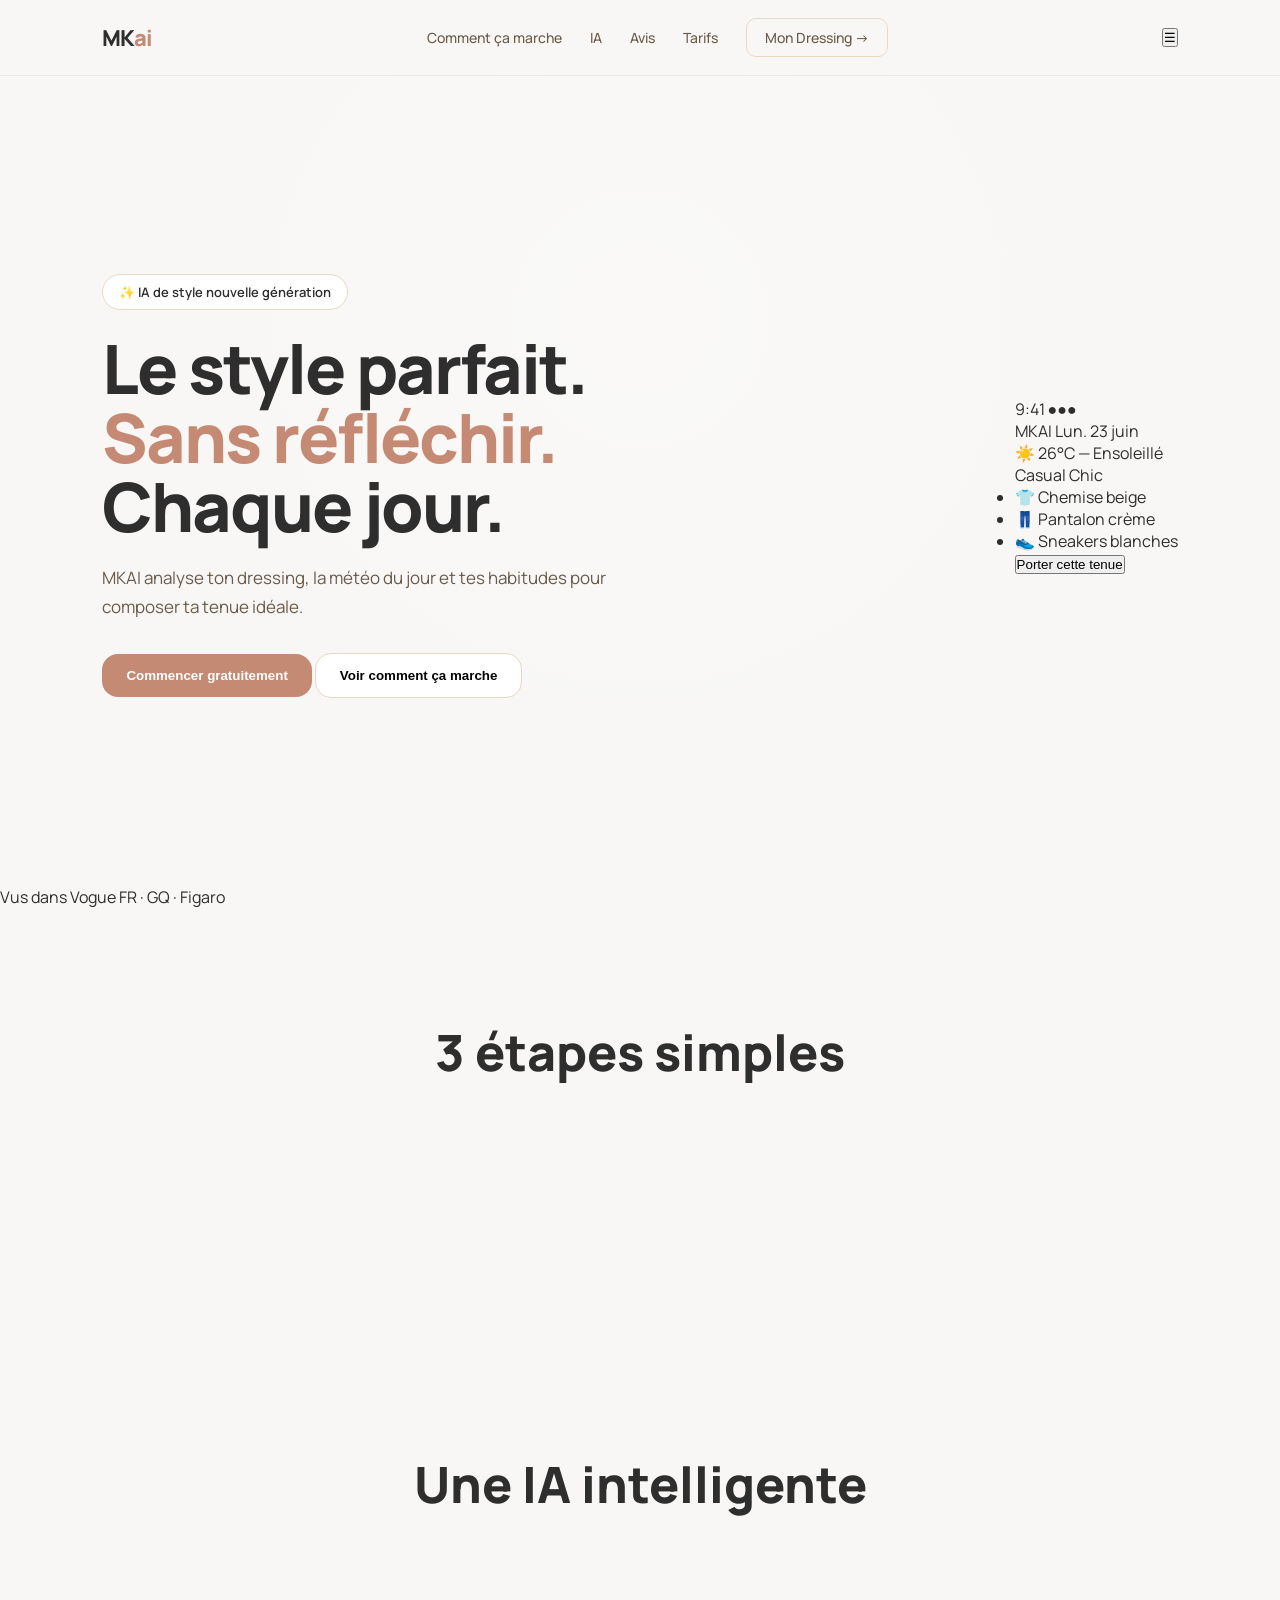
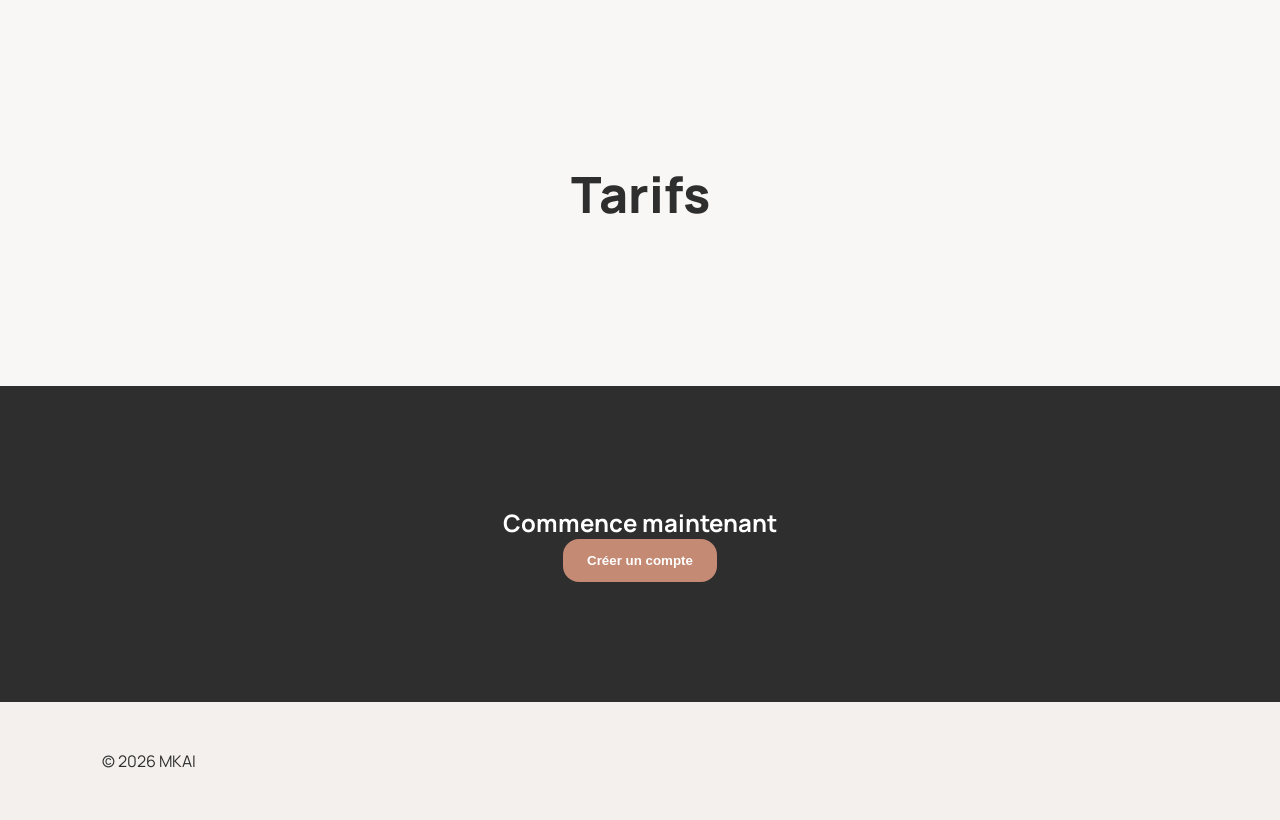
==== commit d82c8702: "Update index.html" ====
--- a/index.html
+++ b/index.html
@@ -4,317 +4,158 @@
   <meta charset="UTF-8">
   <meta name="viewport" content="width=device-width, initial-scale=1.0">
   <title>MKAI - Styliste IA</title>
+
   <link rel="preconnect" href="https://fonts.googleapis.com">
   <link rel="preconnect" href="https://fonts.gstatic.com" crossorigin>
   <link href="https://fonts.googleapis.com/css2?family=Manrope:wght@400;500;600;700;800&display=swap" rel="stylesheet">
+
   <link rel="stylesheet" href="style.css">
 </head>
+
 <body>
 
-  <!-- HEADER -->
-  <header class="header">
-    <div class="logo">MK<span class="logo-accent">ai</span></div>
-    <nav class="nav">
-      <a href="#how">Comment ça marche</a>
-      <a href="#ai">IA</a>
-      <a href="#testimonials">Avis</a>
-      <a href="#pricing">Tarifs</a>
-      <a href="dashboard.html" class="nav-btn">Mon Dressing →</a>
-    </nav>
-    <button class="nav-mobile-toggle" aria-label="Menu">☰</button>
-  </header>
+<!-- HEADER -->
+<header class="header">
+  <div class="logo">MK<span class="logo-accent">ai</span></div>
 
-  <!-- HERO -->
-  <section class="hero">
+  <nav class="nav">
+    <a href="#how">Comment ça marche</a>
+    <a href="#ai">IA</a>
+    <a href="#testimonials">Avis</a>
+    <a href="#pricing">Tarifs</a>
+    <a href="dashboard.html" class="nav-btn">Mon Dressing →</a>
+  </nav>
+
+  <button class="nav-mobile-toggle">☰</button>
+</header>
+
+<!-- HERO -->
+<section class="hero">
+
   <div class="hero-bg" id="grainient"></div>
-    <div class="hero-left">
-      <div class="badge">✨ IA de style nouvelle génération</div>
-      <h1 class="title split-text">
-  <span class="split-line">Le style parfait.</span>
-  <span class="split-line title-muted">Sans réfléchir.</span>
-  <span class="split-line">Chaque jour.</span>
-</h1>
-      <p class="hero-sub">
-        MKAI analyse ton dressing, la météo du jour et tes habitudes pour composer ta tenue idéale — en quelques secondes.
-      </p>
-      <div class="hero-buttons">
-        <button class="btn-primary">Commencer gratuitement</button>
-        <button class="btn-secondary">Voir comment ça marche</button>
-      </div>
-      <div class="hero-social-proof">
-        <div class="avatars">
-          <span class="avatar">👤</span>
-          <span class="avatar">👤</span>
-          <span class="avatar">👤</span>
-        </div>
-        <span class="proof-text">+2 400 personnes ont adopté MKAI</span>
-      </div>
+
+  <div class="hero-left">
+    <div class="badge">✨ IA de style nouvelle génération</div>
+
+    <h1 class="title split-text">
+      <span class="split-line">Le style parfait.</span>
+      <span class="split-line title-muted">Sans réfléchir.</span>
+      <span class="split-line">Chaque jour.</span>
+    </h1>
+
+    <p class="hero-sub">
+      MKAI analyse ton dressing, la météo du jour et tes habitudes pour composer ta tenue idéale.
+    </p>
+
+    <div class="hero-buttons">
+      <button class="btn-primary">Commencer gratuitement</button>
+      <button class="btn-secondary">Voir comment ça marche</button>
     </div>
-
-    <!-- PHONE MOCKUP -->
-    <div class="hero-right">
-      <div class="phone-wrap">
-        <div class="mkai-phone">
-          <div class="phone-status">
-            <span>9:41</span>
-            <span>●●●</span>
-          </div>
-          <div class="phone-header">
-            <span class="phone-logo">MKai</span>
-            <span class="phone-day">Lun. 23 juin</span>
-          </div>
-          <div class="phone-content">
-            <div class="weather-pill">☀️ 26°C · Paris — Ensoleillé</div>
-            <div class="outfit-label">Tenue suggérée</div>
-            <div class="outfit-card">
-              <div class="outfit-tag">Old Money Casual</div>
-              <ul class="outfit-list">
-                <li><span class="dot"></span>Chemise beige lin</li>
-                <li><span class="dot"></span>Pantalon crème taille haute</li>
-                <li><span class="dot"></span>Sneakers blanches cuir</li>
-                <li><span class="dot"></span>Montre cadran minimaliste</li>
-              </ul>
-              <button class="phone-cta">Porter cette tenue ✓</button>
-            </div>
-            <div class="phone-alts">
-              <div class="alt-chip">🌧 Version pluie</div>
-              <div class="alt-chip">🎯 Version soirée</div>
-            </div>
-          </div>
-        </div>
-        <div class="phone-glow"></div>
-      </div>
-    </div>
-  </section>
-
-  <!-- LOGOS / SOCIAL PROOF BAR -->
-  <div class="proof-bar">
-    <span>Vu dans</span>
-    <span class="proof-logo">Vogue FR</span>
-    <span class="proof-sep">·</span>
-    <span class="proof-logo">Madame Figaro</span>
-    <span class="proof-sep">·</span>
-    <span class="proof-logo">GQ France</span>
-    <span class="proof-sep">·</span>
-    <span class="proof-logo">Marie Claire</span>
   </div>
 
-  <!-- HOW IT WORKS -->
-  <section id="how" class="section">
-    <div class="section-eyebrow">Processus</div>
-    <h2>Trois étapes. Zéro effort.</h2>
-    <p class="section-sub">De ton armoire à la tenue du jour, MKAI gère tout.</p>
-    <div class="steps">
-      <div class="step-card">
-        <div class="step-icon">📸</div>
-        <div class="step-num">01</div>
-        <h3>Scanne ton dressing</h3>
-        <p>Photographie chaque pièce. MKAI identifie la couleur, la matière et le style automatiquement.</p>
+  <div class="hero-right">
+    <div class="mkai-phone">
+      <div class="phone-status">
+        <span>9:41</span>
+        <span>●●●</span>
       </div>
-      <div class="step-arrow">→</div>
-      <div class="step-card">
-        <div class="step-icon">🧠</div>
-        <div class="step-num">02</div>
-        <h3>L'IA apprend</h3>
-        <p>Plus tu portes, plus l'IA affine ta silhouette : elle comprend tes préférences et les adapte.</p>
+
+      <div class="phone-header">
+        <span>MKAI</span>
+        <span>Lun. 23 juin</span>
       </div>
-      <div class="step-arrow">→</div>
-      <div class="step-card">
-        <div class="step-icon">✨</div>
-        <div class="step-num">03</div>
-        <h3>Ta tenue t'attend</h3>
-        <p>Chaque matin, une suggestion parfaite t'attend — adaptée à la météo, à l'occasion et à ton humeur.</p>
-      </div>
-    </div>
-  </section>
 
-  <!-- AI SECTION -->
-  <section id="ai" class="section section-ai">
-    <div class="section-eyebrow">Intelligence</div>
-    <h2>Une IA qui te comprend vraiment</h2>
-    <p class="section-sub">MKAI croise six sources de données pour des suggestions qui te ressemblent.</p>
-    <div class="ai-grid">
-      <div class="ai-feature">
-        <div class="ai-icon">👗</div>
-        <h4>Dressing complet</h4>
-        <p>Chaque pièce scannée, cataloguée et analysée selon ses caractéristiques.</p>
-      </div>
-      <div class="ai-feature">
-        <div class="ai-icon">🌤</div>
-        <h4>Météo en temps réel</h4>
-        <p>Connectée à ta ville, l'IA anticipe la température et les précipitations.</p>
-      </div>
-      <div class="ai-feature">
-        <div class="ai-icon">🎨</div>
-        <h4>Harmonie des couleurs</h4>
-        <p>Associations chromatiques validées selon les règles du color theory.</p>
-      </div>
-      <div class="ai-feature">
-        <div class="ai-icon">📅</div>
-        <h4>Historique de port</h4>
-        <p>Évite les répétitions et maximise la rotation de ton dressing.</p>
-      </div>
-      <div class="ai-feature">
-        <div class="ai-icon">💫</div>
-        <h4>Profil de style</h4>
-        <p>Minimaliste, streetwear, old money… l'IA colle à ta personnalité.</p>
-      </div>
-      <div class="ai-feature">
-        <div class="ai-icon">📈</div>
-        <h4>Tendances du moment</h4>
-        <p>Actualisée chaque semaine avec les dernières tendances mode.</p>
-      </div>
-    </div>
-  </section>
+      <div class="phone-content">
+        <div class="weather-pill">☀️ 26°C — Ensoleillé</div>
 
-  <!-- APP SCREENSHOTS -->
-  <section id="app" class="section section-app">
-    <div class="section-eyebrow">Application</div>
-    <h2>L'application MKAI</h2>
-    <p class="section-sub">Conçue pour être aussi belle que rapide.</p>
-    <div class="app-screens">
-      <div class="screen-card">
-        <div class="screen-preview screen-1">
-          <div class="screen-label">Mon Dressing</div>
-          <div class="screen-items">
-            <div class="screen-item"></div>
-            <div class="screen-item"></div>
-            <div class="screen-item"></div>
-            <div class="screen-item"></div>
-          </div>
-        </div>
-        <p>Catalogue complet</p>
-      </div>
-      <div class="screen-card screen-card--main">
-        <div class="screen-preview screen-2">
-          <div class="screen-label">Tenue du jour</div>
-          <div class="screen-outfit">
-            <div class="outfit-visual"></div>
-            <div class="outfit-info">
-              <span class="outfit-style-tag">Casual Chic</span>
-              <div class="outfit-score">⭐ 94% match</div>
-            </div>
-          </div>
-        </div>
-        <p>Suggestions IA</p>
-      </div>
-      <div class="screen-card">
-        <div class="screen-preview screen-3">
-          <div class="screen-label">Mon Profil</div>
-          <div class="profile-stats">
-            <div class="stat-row"><span>Pièces</span><span>48</span></div>
-            <div class="stat-row"><span>Styles</span><span>Casual, Chic</span></div>
-            <div class="stat-row"><span>Favoris</span><span>12 tenues</span></div>
-          </div>
-        </div>
-        <p>Profil & statistiques</p>
-      </div>
-    </div>
-  </section>
+        <div class="outfit-card">
+          <div class="outfit-tag">Casual Chic</div>
 
-  <!-- TESTIMONIALS -->
-  <section id="testimonials" class="section section-soft">
-    <div class="section-eyebrow">Avis</div>
-    <h2>Ils ont adopté MKAI</h2>
-    <div class="testimonials">
-      <div class="testi-card">
-        <div class="testi-stars">★★★★★</div>
-        <p>"Je ne m'habille plus sans MKAI. En 30 secondes, j'ai une tenue que j'aurais mis 20 minutes à trouver."</p>
-        <div class="testi-author">
-          <div class="testi-avatar">SL</div>
-          <div>
-            <strong>Sophie L.</strong>
-            <span>Paris, 28 ans</span>
-          </div>
-        </div>
-      </div>
-      <div class="testi-card testi-card--featured">
-        <div class="testi-stars">★★★★★</div>
-        <p>"L'IA m'a fait redécouvrir des pièces que j'avais oubliées. Mon dressing n'a jamais été aussi bien exploité."</p>
-        <div class="testi-author">
-          <div class="testi-avatar">MR</div>
-          <div>
-            <strong>Marc R.</strong>
-            <span>Lyon, 34 ans</span>
-          </div>
-        </div>
-      </div>
-      <div class="testi-card">
-        <div class="testi-stars">★★★★★</div>
-        <p>"Parfait pour les matins où j'ai la tête ailleurs. MKAI propose toujours quelque chose de cohérent."</p>
-        <div class="testi-author">
-          <div class="testi-avatar">AC</div>
-          <div>
-            <strong>Amandine C.</strong>
-            <span>Bordeaux, 31 ans</span>
-          </div>
+          <ul class="outfit-list">
+            <li>👕 Chemise beige</li>
+            <li>👖 Pantalon crème</li>
+            <li>👟 Sneakers blanches</li>
+          </ul>
+
+          <button class="phone-cta">Porter cette tenue</button>
         </div>
       </div>
     </div>
-  </section>
+  </div>
 
-  <!-- PRICING -->
-  <section id="pricing" class="section">
-    <div class="section-eyebrow">Tarifs</div>
-    <h2>Simple et transparent</h2>
-    <p class="section-sub">Commence gratuitement, upgrade quand tu veux.</p>
-    <div class="pricing-grid">
-      <div class="pricing-card">
-        <div class="pricing-plan">Gratuit</div>
-        <div class="pricing-price">0 €<span>/mois</span></div>
-        <ul class="pricing-features">
-          <li>✓ Jusqu'à 30 pièces</li>
-          <li>✓ 1 suggestion par jour</li>
-          <li>✓ Météo de base</li>
-          <li class="disabled">✗ Profil de style avancé</li>
-          <li class="disabled">✗ Historique illimité</li>
-        </ul>
-        <button class="btn-secondary pricing-btn">Commencer</button>
-      </div>
-      <div class="pricing-card pricing-card--featured">
-        <div class="pricing-badge">Populaire</div>
-        <div class="pricing-plan">Premium</div>
-        <div class="pricing-price">7,99 €<span>/mois</span></div>
-        <ul class="pricing-features">
-          <li>✓ Dressing illimité</li>
-          <li>✓ Suggestions illimitées</li>
-          <li>✓ Météo avancée</li>
-          <li>✓ Profil de style complet</li>
-          <li>✓ Historique & statistiques</li>
-        </ul>
-        <button class="btn-primary pricing-btn">Essayer 14 jours gratuits</button>
-      </div>
+</section>
+
+<!-- PROOF -->
+<div class="proof-bar">
+  <span>Vus dans</span>
+  <span>Vogue FR</span>
+  <span>·</span>
+  <span>GQ</span>
+  <span>·</span>
+  <span>Figaro</span>
+</div>
+
+<!-- HOW -->
+<section id="how" class="section">
+  <h2>3 étapes simples</h2>
+
+  <div class="steps">
+    <div class="step-card">
+      <h3>Scan</h3>
+      <p>Photographie ton dressing</p>
     </div>
-  </section>
 
-  <!-- CTA FINAL -->
-  <section class="cta">
-    <div class="cta-inner">
-      <div class="cta-badge">✨ Rejoins 2 400+ utilisateurs</div>
-      <h2>Ton style commence maintenant</h2>
-      <p>Scanne tes premières pièces en moins de 5 minutes.</p>
-      <button class="btn-cta">Créer mon compte gratuitement</button>
-      <div class="cta-note">Sans carte bancaire · Annulation à tout moment</div>
+    <div class="step-card">
+      <h3>IA</h3>
+      <p>Analyse automatique</p>
     </div>
-  </section>
 
-  <!-- FOOTER -->
-  <footer class="footer">
-    <div class="footer-inner">
-      <div class="footer-brand">
-        <div class="logo">MK<span class="logo-accent">ai</span></div>
-        <p>Le styliste IA qui apprend avec toi.</p>
-      </div>
-      <div class="footer-links">
-        <a href="#how">Comment ça marche</a>
-        <a href="#pricing">Tarifs</a>
-        <a href="#">Confidentialité</a>
-        <a href="#">CGU</a>
-      </div>
+    <div class="step-card">
+      <h3>Style</h3>
+      <p>Tenue parfaite chaque jour</p>
     </div>
-    <div class="footer-copy">© 2026 MKAI · Tous droits réservés</div>
-  </footer>
+  </div>
+</section>
 
-  <script src="script.js"></script>
+<!-- AI -->
+<section id="ai" class="section">
+  <h2>Une IA intelligente</h2>
+
+  <div class="ai-grid">
+    <div class="ai-feature">Dressing</div>
+    <div class="ai-feature">Météo</div>
+    <div class="ai-feature">Style</div>
+  </div>
+</section>
+
+<!-- PRICING -->
+<section id="pricing" class="section">
+  <h2>Tarifs</h2>
+
+  <div class="pricing-grid">
+    <div class="pricing-card">
+      <h3>Free</h3>
+      <p>0€</p>
+    </div>
+
+    <div class="pricing-card">
+      <h3>Premium</h3>
+      <p>7.99€</p>
+    </div>
+  </div>
+</section>
+
+<!-- CTA -->
+<section class="cta">
+  <h2>Commence maintenant</h2>
+  <button class="btn-primary">Créer un compte</button>
+</section>
+
+<!-- FOOTER -->
+<footer class="footer">
+  <p>© 2026 MKAI</p>
+</footer>
+
+<script src="script.js"></script>
 </body>
 </html>
--- a/style.css
+++ b/style.css
@@ -1 +1,301 @@
-/* ===================== MKAI — Style Sheet Charte : beige/terracotta, Manrope ===================== */ /* --- RESET & BASE --- */ *, *::before, *::after { margin: 0; padding: 0; box-sizing: border-box; } :root { --bg: #F8F7F5; --bg-soft: #EFEAE6; --bg-warm: #F3E9E1; --white: #FFFFFF; --dark: #2E2E2E; --mid: #6B5A4A; --border: #E8D8C4; --border-soft:#EFEAE6; --accent: #C48A74; --accent-dark:#A8705A; --text: #2E2E2E; --radius-sm: 10px; --radius-md: 16px; --radius-lg: 24px; --radius-xl: 40px; --radius-pill:999px; --shadow-sm: 0 4px 12px rgba(0,0,0,0.05); --shadow-md: 0 10px 30px rgba(0,0,0,0.07); --shadow-lg: 0 30px 80px rgba(0,0,0,0.10); } html { scroll-behavior: smooth; } body { background: var(--bg); color: var(--text); font-family: 'Manrope', Arial, sans-serif; overflow-x: hidden; -webkit-font-smoothing: antialiased; } /* ===================== HEADER ===================== */ .header { display: flex; justify-content: space-between; align-items: center; padding: 18px 8%; background: rgba(248, 247, 245, 0.85); backdrop-filter: blur(20px); -webkit-backdrop-filter: blur(20px); border-bottom: 1px solid var(--border-soft); position: sticky; top: 0; z-index: 100; } .logo { font-weight: 800; font-size: 22px; letter-spacing: -1px; color: var(--dark); } .logo-accent { color: var(--accent); } .nav { display: flex; gap: 28px; align-items: center; } .nav a { text-decoration: none; color: var(--mid); font-weight: 500; font-size: 14px; transition: color 0.2s; } .nav a:hover { color: var(--dark); } .nav-btn { padding: 9px 18px; border: 1.5px solid var(--border); border-radius: var(--radius-sm); color: var(--dark) !important; font-weight: 600 !important; font-size: 14px; transition: background 0.2s, border-color 0.2s; } .nav-btn:hover { background: var(--white); border-color: var(--accent); } .nav-mobile-toggle { display: none; background: none; border: none; font-size: 22px; cursor: pointer; color: var(--dark); } /* ===================== HERO ===================== */ .hero { display: flex; justify-content: space-between; align-items: center; padding: 110px 8% 100px; gap: 60px; min-height: 90vh; } .hero-left { flex: 1; max-width: 560px; } .badge { display: inline-block; padding: 8px 16px; background: var(--white); border: 1.5px solid var(--border); border-radius: var(--radius-pill); font-size: 13px; font-weight: 600; color: var(--mid); margin-bottom: 24px; letter-spacing: 0.2px; } .title { font-size: 68px; line-height: 1.02; letter-spacing: -2.5px; font-weight: 800; margin-bottom: 22px; color: var(--dark); } .title-muted { color: var(--accent); } .hero-sub { color: var(--mid); font-size: 17px; line-height: 1.7; max-width: 480px; margin-bottom: 32px; } .hero-buttons { display: flex; gap: 12px; flex-wrap: wrap; } .hero-social-proof { display: flex; align-items: center; gap: 10px; margin-top: 28px; } .avatars { display: flex; } .avatar { width: 30px; height: 30px; background: var(--bg-soft); border-radius: 50%; border: 2px solid var(--white); margin-left: -8px; display: flex; align-items: center; justify-content: center; font-size: 13px; overflow: hidden; } .avatars .avatar:first-child { margin-left: 0; } .proof-text { font-size: 13px; color: var(--mid); font-weight: 500; } /* --- PHONE --- */ .hero-right { flex-shrink: 0; position: relative; display: flex; align-items: center; justify-content: center; } .phone-wrap { position: relative; } .phone-glow { position: absolute; width: 280px; height: 280px; background: radial-gradient(circle, rgba(196,138,116,0.25) 0%, transparent 70%); border-radius: 50%; bottom: -40px; left: 50%; transform: translateX(-50%); z-index: -1; filter: blur(30px); } .mkai-phone { width: 290px; background: var(--white); border-radius: 44px; border: 10px solid var(--dark); overflow: hidden; box-shadow: var(--shadow-lg), inset 0 0 0 1px rgba(255,255,255,0.1); position: relative; } .phone-status { display: flex; justify-content: space-between; padding: 10px 18px 4px; background: var(--dark); color: var(--white); font-size: 11px; font-weight: 600; } .phone-header { display: flex; justify-content: space-between; align-items: center; padding: 14px 18px; background: var(--bg-soft); border-bottom: 1px solid var(--border); } .phone-logo { font-weight: 800; font-size: 16px; letter-spacing: -0.5px; } .phone-day { font-size: 12px; color: var(--mid); font-weight: 500; } .phone-content { padding: 16px; } .weather-pill { background: var(--bg-warm); padding: 9px 14px; border-radius: var(--radius-pill); text-align: center; font-size: 13px; font-weight: 600; margin-bottom: 14px; color: var(--mid); } .outfit-label { font-size: 11px; font-weight: 700; letter-spacing: 1px; text-transform: uppercase; color: var(--mid); margin-bottom: 8px; } .outfit-card { border: 1.5px solid var(--border-soft); border-radius: var(--radius-md); padding: 14px; background: var(--bg); } .outfit-tag { display: inline-block; background: var(--accent); color: var(--white); font-size: 11px; font-weight: 700; padding: 3px 10px; border-radius: var(--radius-pill); margin-bottom: 12px; letter-spacing: 0.3px; } .outfit-list { list-style: none; margin-bottom: 14px; } .outfit-list li { padding: 7px 0; font-size: 13px; border-bottom: 1px solid var(--border-soft); display: flex; align-items: center; gap: 8px; color: var(--dark); } .outfit-list li:last-child { border-bottom: none; } .dot { width: 6px; height: 6px; background: var(--accent); border-radius: 50%; flex-shrink: 0; } .phone-cta { width: 100%; background: var(--dark); color: var(--white); border: none; padding: 10px; border-radius: var(--radius-sm); font-size: 12px; font-weight: 700; cursor: pointer; } .phone-alts { display: flex; gap: 8px; margin-top: 12px; } .alt-chip { flex: 1; text-align: center; padding: 8px 6px; background: var(--bg-soft); border-radius: var(--radius-sm); font-size: 11px; font-weight: 600; color: var(--mid); cursor: pointer; } /* ===================== PROOF BAR ===================== */ .proof-bar { background: var(--dark); color: rgba(255,255,255,0.5); text-align: center; padding: 18px 8%; font-size: 13px; font-weight: 500; display: flex; justify-content: center; align-items: center; gap: 18px; flex-wrap: wrap; } .proof-logo { color: rgba(255,255,255,0.85); font-weight: 700; letter-spacing: 0.3px; } .proof-sep { color: rgba(255,255,255,0.3); } /* ===================== BUTTONS ===================== */ .btn-primary { background: var(--accent); color: var(--white); border: none; padding: 14px 24px; border-radius: var(--radius-md); cursor: pointer; font-weight: 700; font-size: 15px; font-family: inherit; transition: background 0.2s, transform 0.15s; letter-spacing: -0.2px; } .btn-primary:hover { background: var(--accent-dark); transform: translateY(-1px); } .btn-secondary { background: var(--white); border: 1.5px solid var(--border); padding: 14px 24px; border-radius: var(--radius-md); cursor: pointer; font-weight: 600; font-size: 15px; font-family: inherit; color: var(--dark); transition: border-color 0.2s, transform 0.15s; } .btn-secondary:hover { border-color: var(--accent); transform: translateY(-1px); } /* ===================== SECTIONS — BASE ===================== */ .section { padding: 110px 8%; text-align: center; } .section-eyebrow { font-size: 12px; font-weight: 700; letter-spacing: 2px; text-transform: uppercase; color: var(--accent); margin-bottom: 14px; } .section h2 { font-size: 50px; font-weight: 800; letter-spacing: -1.5px; margin-bottom: 14px; color: var(--dark); line-height: 1.1; } .section-sub { color: var(--mid); font-size: 17px; line-height: 1.6; max-width: 520px; margin: 0 auto 56px; } .section-soft { background: var(--bg-soft); } /* ===================== HOW IT WORKS ===================== */ .steps { display: flex; align-items: flex-start; gap: 0; justify-content: center; flex-wrap: wrap; } .step-card { background: var(--white); border: 1.5px solid var(--border-soft); border-radius: var(--radius-lg); padding: 36px 28px; text-align: left; flex: 1; min-width: 240px; max-width: 300px; box-shadow: var(--shadow-sm); transition: transform 0.2s, box-shadow 0.2s; position: relative; } .step-card:hover { transform: translateY(-4px); box-shadow: var(--shadow-md); } .step-icon { font-size: 32px; margin-bottom: 16px; } .step-num { position: absolute; top: 20px; right: 24px; font-size: 40px; font-weight: 800; color: var(--bg-soft); letter-spacing: -2px; line-height: 1; } .step-card h3 { font-size: 18px; font-weight: 700; margin-bottom: 10px; color: var(--dark); } .step-card p { color: var(--mid); font-size: 14px; line-height: 1.7; } .step-arrow { font-size: 24px; color: var(--border); align-self: center; padding: 0 12px; margin-top: -20px; } /* ===================== AI SECTION ===================== */ .section-ai { background: var(--bg); } .ai-grid { display: grid; grid-template-columns: repeat(3, 1fr); gap: 20px; text-align: left; max-width: 960px; margin: 0 auto; } .ai-feature { background: var(--white); border: 1.5px solid var(--border-soft); border-radius: var(--radius-lg); padding: 28px 24px; transition: border-color 0.2s, transform 0.2s; } .ai-feature:hover { border-color: var(--accent); transform: translateY(-3px); } .ai-icon { font-size: 28px; margin-bottom: 14px; } .ai-feature h4 { font-size: 16px; font-weight: 700; margin-bottom: 8px; color: var(--dark); } .ai-feature p { font-size: 14px; color: var(--mid); line-height: 1.6; } /* ===================== APP SECTION ===================== */ .section-app { background: var(--bg-soft); } .app-screens { display: flex; gap: 20px; justify-content: center; align-items: flex-end; } .screen-card { text-align: center; flex: 1; max-width: 220px; } .screen-card--main { max-width: 260px; transform: translateY(-20px); } .screen-preview { background: var(--white); border: 2px solid var(--dark); border-radius: 28px; height: 380px; overflow: hidden; margin-bottom: 12px; padding: 20px 16px; box-shadow: var(--shadow-lg); position: relative; } .screen-card--main .screen-preview { height: 440px; } .screen-label { font-size: 12px; font-weight: 700; color: var(--mid); margin-bottom: 16px; letter-spacing: 0.5px; } /* Screen 1 – dressing */ .screen-items { display: grid; grid-template-columns: 1fr 1fr; gap: 8px; } .screen-item { height: 90px; background: var(--bg-soft); border-radius: var(--radius-sm); border: 1px solid var(--border); } /* Screen 2 – outfit */ .screen-outfit { display: flex; flex-direction: column; gap: 12px; } .outfit-visual { height: 200px; background: linear-gradient(145deg, var(--bg-warm), var(--bg-soft)); border-radius: var(--radius-md); border: 1px solid var(--border); } .outfit-info { display: flex; flex-direction: column; gap: 6px; align-items: flex-start; } .outfit-style-tag { background: var(--accent); color: var(--white); font-size: 11px; font-weight: 700; padding: 3px 10px; border-radius: var(--radius-pill); } .outfit-score { font-size: 13px; color: var(--mid); font-weight: 600; } /* Screen 3 – profile */ .profile-stats { display: flex; flex-direction: column; gap: 0; } .stat-row { display: flex; justify-content: space-between; padding: 12px 0; font-size: 13px; border-bottom: 1px solid var(--border-soft); color: var(--dark); } .stat-row span:last-child { font-weight: 700; color: var(--accent); } .screen-card p { font-size: 13px; font-weight: 600; color: var(--mid); } /* ===================== TESTIMONIALS ===================== */ .testimonials { display: grid; grid-template-columns: repeat(3, 1fr); gap: 20px; max-width: 1000px; margin: 0 auto; text-align: left; } .testi-card { background: var(--white); border: 1.5px solid var(--border-soft); border-radius: var(--radius-lg); padding: 28px; display: flex; flex-direction: column; gap: 14px; } .testi-card--featured { background: var(--dark); border-color: var(--dark); color: var(--white); } .testi-stars { color: var(--accent); font-size: 14px; letter-spacing: 2px; } .testi-card p { font-size: 15px; line-height: 1.7; color: var(--mid); flex: 1; } .testi-card--featured p { color: rgba(255,255,255,0.75); } .testi-author { display: flex; align-items: center; gap: 12px; } .testi-avatar { width: 38px; height: 38px; background: var(--bg-soft); border-radius: 50%; display: flex; align-items: center; justify-content: center; font-size: 12px; font-weight: 700; color: var(--accent); flex-shrink: 0; } .testi-card--featured .testi-avatar { background: rgba(255,255,255,0.1); color: var(--white); } .testi-author strong { display: block; font-size: 14px; } .testi-author span { font-size: 12px; color: var(--mid); } .testi-card--featured .testi-author span { color: rgba(255,255,255,0.5); } /* ===================== PRICING ===================== */ .pricing-grid { display: grid; grid-template-columns: 1fr 1fr; gap: 20px; max-width: 700px; margin: 0 auto; text-align: left; } .pricing-card { background: var(--white); border: 1.5px solid var(--border-soft); border-radius: var(--radius-xl); padding: 36px 32px; position: relative; } .pricing-card--featured { background: var(--dark); border-color: var(--dark); color: var(--white); } .pricing-badge { position: absolute; top: -12px; left: 50%; transform: translateX(-50%); background: var(--accent); color: var(--white); font-size: 11px; font-weight: 700; padding: 4px 14px; border-radius: var(--radius-pill); white-space: nowrap; } .pricing-plan { font-size: 14px; font-weight: 700; text-transform: uppercase; letter-spacing: 1.5px; color: var(--mid); margin-bottom: 10px; } .pricing-card--featured .pricing-plan { color: rgba(255,255,255,0.6); } .pricing-price { font-size: 44px; font-weight: 800; letter-spacing: -2px; margin-bottom: 24px; color: var(--dark); } .pricing-card--featured .pricing-price { color: var(--white); } .pricing-price span { font-size: 18px; font-weight: 500; letter-spacing: 0; color: var(--mid); } .pricing-features { list-style: none; margin-bottom: 28px; display: flex; flex-direction: column; gap: 10px; } .pricing-features li { font-size: 14px; color: var(--mid); font-weight: 500; } .pricing-card--featured .pricing-features li { color: rgba(255,255,255,0.75); } .pricing-features li.disabled { color: var(--border); text-decoration: line-through; } .pricing-btn { width: 100%; justify-content: center; } /* ===================== CTA FINAL ===================== */ .cta { background: var(--dark); padding: 120px 8%; text-align: center; } .cta-inner { max-width: 600px; margin: 0 auto; } .cta-badge { display: inline-block; background: rgba(255,255,255,0.1); color: rgba(255,255,255,0.8); border: 1px solid rgba(255,255,255,0.15); border-radius: var(--radius-pill); font-size: 13px; font-weight: 600; padding: 7px 16px; margin-bottom: 24px; } .cta h2 { font-size: 52px; font-weight: 800; letter-spacing: -2px; color: var(--white); margin-bottom: 14px; line-height: 1.1; } .cta p { color: rgba(255,255,255,0.55); font-size: 17px; margin-bottom: 36px; } .btn-cta { background: var(--accent); color: var(--white); border: none; padding: 18px 36px; border-radius: var(--radius-md); cursor: pointer; font-weight: 700; font-size: 17px; font-family: inherit; transition: background 0.2s, transform 0.15s; margin-bottom: 18px; } .btn-cta:hover { background: var(--accent-dark); transform: translateY(-2px); } .cta-note { font-size: 13px; color: rgba(255,255,255,0.35); } /* ===================== FOOTER ===================== */ .footer { background: #F3F0ED; padding: 48px 8% 28px; border-top: 1px solid var(--border-soft); } .footer-inner { display: flex; justify-content: space-between; align-items: flex-start; gap: 32px; margin-bottom: 32px; flex-wrap: wrap; } .footer-brand p { font-size: 14px; color: var(--mid); margin-top: 8px; max-width: 220px; } .footer-links { display: flex; gap: 24px; flex-wrap: wrap; } .footer-links a { text-decoration: none; font-size: 14px; color: var(--mid); font-weight: 500; transition: color 0.2s; } .footer-links a:hover { color: var(--dark); } .footer-copy { font-size: 13px; color: var(--mid); text-align: center; padding-top: 20px; border-top: 1px solid var(--border-soft); } /* ===================== SCROLL ANIMATIONS ===================== */ .step-card, .ai-feature, .screen-card, .testi-card, .pricing-card { opacity: 0; transform: translateY(24px); transition: opacity 0.5s ease, transform 0.5s ease; } .step-card.visible, .ai-feature.visible, .screen-card.visible, .testi-card.visible, .pricing-card.visible { opacity: 1; transform: translateY(0); } .screen-card--main.visible { transform: translateY(-20px); } /* Stagger delays */ .step-card:nth-child(1), .ai-feature:nth-child(1), .testi-card:nth-child(1), .pricing-card:nth-child(1) { transition-delay: 0s; } .step-card:nth-child(3), .ai-feature:nth-child(2), .testi-card:nth-child(2), .pricing-card:nth-child(2) { transition-delay: 0.1s; } .step-card:nth-child(5), .ai-feature:nth-child(3), .testi-card:nth-child(3) { transition-delay: 0.2s; } .ai-feature:nth-child(4) { transition-delay: 0.1s; } .ai-feature:nth-child(5) { transition-delay: 0.2s; } .ai-feature:nth-child(6) { transition-delay: 0.3s; } /* ===================== RESPONSIVE ===================== */ @media (max-width: 1024px) { .title { font-size: 56px; } .section h2 { font-size: 42px; } .ai-grid { grid-template-columns: repeat(2, 1fr); } } @media (max-width: 900px) { .header { padding: 16px 5%; } .nav { display: none; position: absolute; top: 100%; left: 0; right: 0; background: rgba(248,247,245,0.97); backdrop-filter: blur(20px); flex-direction: column; padding: 20px 5%; gap: 16px; border-bottom: 1px solid var(--border-soft); box-shadow: 0 10px 30px rgba(0,0,0,0.07); } .nav.nav-open { display: flex; } .nav-mobile-toggle { display: block; } .hero { flex-direction: column; text-align: center; padding: 80px 5% 60px; gap: 50px; min-height: auto; } .hero-left { max-width: 100%; } .title { font-size: 46px; letter-spacing: -1.5px; } .hero-sub { margin: 0 auto 32px; } .hero-buttons { justify-content: center; } .hero-social-proof { justify-content: center; } .section { padding: 80px 5%; } .section h2 { font-size: 36px; } .steps { flex-direction: column; align-items: center; } .step-arrow { transform: rotate(90deg); } .step-card { max-width: 100%; width: 100%; } .ai-grid { grid-template-columns: 1fr; } .app-screens { flex-direction: column; align-items: center; } .screen-card { max-width: 260px; } .screen-card--main { transform: none; max-width: 280px; } .screen-card--main.visible { transform: none; } .testimonials { grid-template-columns: 1fr; } .pricing-grid { grid-template-columns: 1fr; } .cta { padding: 80px 5%; } .cta h2 { font-size: 38px; } .footer-inner { flex-direction: column; } } @media (max-width: 480px) { .title { font-size: 38px; } .mkai-phone { width: 260px; } } /* Reduced motion */ @media (prefers-reduced-motion: reduce) { .step-card, .ai-feature, .screen-card, .testi-card, .pricing-card { opacity: 1; transform: none; transition: none; } .screen-card--main { transform: translateY(-20px); } } /* ===================== SPLIT TEXT HERO ===================== */ .split-text { display: flex; flex-direction: column; gap: 4px; } .split-line { display: block; opacity: 0; transform: translateY(60px); will-change: transform, opacity; } .split-text.animate .split-line:nth-child(1) { animation: splitReveal 0.9s cubic-bezier(.22,1,.36,1) forwards; } .split-text.animate .split-line:nth-child(2) { animation: splitReveal 0.9s cubic-bezier(.22,1,.36,1) 0.15s forwards; } .split-text.animate .split-line:nth-child(3) { animation: splitReveal 0.9s cubic-bezier(.22,1,.36,1) 0.3s forwards; } @keyframes splitReveal { from { opacity: 0; transform: translateY(60px); } to { opacity: 1; transform: translateY(0); } } .hero { position: relative; overflow: hidden; } .hero-bg { position: absolute; inset: 0; z-index: 0; background: radial-gradient(circle at 20% 30%, rgba(196,138,116,0.20), transparent 40%), radial-gradient(circle at 80% 20%, rgba(248,247,245,0.9), transparent 45%), radial-gradient(circle at 50% 80%, rgba(243,233,225,0.9), transparent 40%), linear-gradient(180deg, #F8F7F5, #F3E9E1); } .hero-left, .hero-right { position: relative; z-index: 2; }
+/* ===================== MKAI — STYLE COMPLET ===================== */
+
+/* --- RESET --- */
+*, *::before, *::after {
+  margin: 0;
+  padding: 0;
+  box-sizing: border-box;
+}
+
+/* --- VARIABLES --- */
+:root {
+  --bg: #F8F7F5;
+  --bg-soft: #EFEAE6;
+  --bg-warm: #F3E9E1;
+  --white: #FFFFFF;
+  --dark: #2E2E2E;
+  --mid: #6B5A4A;
+  --border: #E8D8C4;
+  --border-soft:#EFEAE6;
+  --accent: #C48A74;
+  --accent-dark:#A8705A;
+  --text: #2E2E2E;
+
+  --radius-sm: 10px;
+  --radius-md: 16px;
+  --radius-lg: 24px;
+  --radius-xl: 40px;
+  --radius-pill: 999px;
+
+  --shadow-sm: 0 4px 12px rgba(0,0,0,0.05);
+  --shadow-md: 0 10px 30px rgba(0,0,0,0.07);
+  --shadow-lg: 0 30px 80px rgba(0,0,0,0.10);
+}
+
+/* --- BASE --- */
+html {
+  scroll-behavior: smooth;
+}
+
+body {
+  background: var(--bg);
+  color: var(--text);
+  font-family: 'Manrope', Arial, sans-serif;
+  overflow-x: hidden;
+  -webkit-font-smoothing: antialiased;
+}
+
+/* ===================== HEADER ===================== */
+.header {
+  display: flex;
+  justify-content: space-between;
+  align-items: center;
+  padding: 18px 8%;
+  background: rgba(248, 247, 245, 0.85);
+  backdrop-filter: blur(20px);
+  border-bottom: 1px solid var(--border-soft);
+  position: sticky;
+  top: 0;
+  z-index: 100;
+}
+
+.logo {
+  font-weight: 800;
+  font-size: 22px;
+  letter-spacing: -1px;
+}
+
+.logo-accent {
+  color: var(--accent);
+}
+
+.nav {
+  display: flex;
+  gap: 28px;
+  align-items: center;
+}
+
+.nav a {
+  text-decoration: none;
+  color: var(--mid);
+  font-weight: 500;
+  font-size: 14px;
+}
+
+.nav a:hover {
+  color: var(--dark);
+}
+
+.nav-btn {
+  padding: 9px 18px;
+  border: 1.5px solid var(--border);
+  border-radius: var(--radius-sm);
+}
+
+/* ===================== HERO ===================== */
+.hero {
+  display: flex;
+  justify-content: space-between;
+  align-items: center;
+  padding: 110px 8% 100px;
+  gap: 60px;
+  min-height: 90vh;
+  position: relative;
+  overflow: hidden;
+}
+
+/* 🔥 GRADIENT ANIMÉ CANVAS */
+.hero-bg {
+  position: absolute;
+  inset: 0;
+  z-index: 0;
+  pointer-events: none;
+}
+
+.hero-bg canvas {
+  width: 100% !important;
+  height: 100% !important;
+  display: block;
+}
+
+/* overlay pour lisibilité */
+.hero::after {
+  content: "";
+  position: absolute;
+  inset: 0;
+  background: radial-gradient(circle at 50% 30%, rgba(255,255,255,0.25), transparent 60%);
+  z-index: 1;
+  pointer-events: none;
+}
+
+.hero-left,
+.hero-right {
+  position: relative;
+  z-index: 2;
+}
+
+.hero-left {
+  max-width: 560px;
+}
+
+.badge {
+  display: inline-block;
+  padding: 8px 16px;
+  background: var(--white);
+  border: 1.5px solid var(--border);
+  border-radius: var(--radius-pill);
+  font-size: 13px;
+  font-weight: 600;
+  margin-bottom: 24px;
+}
+
+.title {
+  font-size: 68px;
+  font-weight: 800;
+  line-height: 1.02;
+  letter-spacing: -2px;
+  margin-bottom: 22px;
+}
+
+.title-muted {
+  color: var(--accent);
+}
+
+.hero-sub {
+  color: var(--mid);
+  font-size: 17px;
+  line-height: 1.7;
+  margin-bottom: 32px;
+}
+
+/* ===================== BUTTONS ===================== */
+.btn-primary {
+  background: var(--accent);
+  color: white;
+  border: none;
+  padding: 14px 24px;
+  border-radius: var(--radius-md);
+  font-weight: 700;
+  cursor: pointer;
+}
+
+.btn-primary:hover {
+  background: var(--accent-dark);
+}
+
+.btn-secondary {
+  background: white;
+  border: 1.5px solid var(--border);
+  padding: 14px 24px;
+  border-radius: var(--radius-md);
+  font-weight: 600;
+}
+
+/* ===================== SECTIONS ===================== */
+.section {
+  padding: 110px 8%;
+  text-align: center;
+}
+
+.section-eyebrow {
+  font-size: 12px;
+  text-transform: uppercase;
+  letter-spacing: 2px;
+  color: var(--accent);
+}
+
+.section h2 {
+  font-size: 50px;
+  font-weight: 800;
+}
+
+.section-sub {
+  color: var(--mid);
+  max-width: 520px;
+  margin: 0 auto 56px;
+}
+
+/* ===================== STEPS / CARDS ===================== */
+.step-card,
+.ai-feature,
+.screen-card,
+.testi-card,
+.pricing-card {
+  opacity: 0;
+  transform: translateY(24px);
+  transition: 0.5s ease;
+}
+
+.visible {
+  opacity: 1;
+  transform: translateY(0);
+}
+
+/* ===================== AI GRID ===================== */
+.ai-grid {
+  display: grid;
+  grid-template-columns: repeat(3, 1fr);
+  gap: 20px;
+}
+
+/* ===================== APP ===================== */
+.app-screens {
+  display: flex;
+  gap: 20px;
+  justify-content: center;
+}
+
+.screen-preview {
+  height: 380px;
+  background: white;
+  border-radius: 28px;
+  border: 2px solid var(--dark);
+}
+
+/* ===================== TESTIMONIALS ===================== */
+.testimonials {
+  display: grid;
+  grid-template-columns: repeat(3, 1fr);
+  gap: 20px;
+}
+
+/* ===================== PRICING ===================== */
+.pricing-grid {
+  display: grid;
+  grid-template-columns: 1fr 1fr;
+  gap: 20px;
+}
+
+/* ===================== CTA ===================== */
+.cta {
+  background: var(--dark);
+  color: white;
+  padding: 120px 8%;
+  text-align: center;
+}
+
+/* ===================== FOOTER ===================== */
+.footer {
+  background: #F3F0ED;
+  padding: 48px 8%;
+}
+
+/* ===================== RESPONSIVE ===================== */
+@media (max-width: 900px) {
+  .hero {
+    flex-direction: column;
+    text-align: center;
+  }
+
+  .ai-grid {
+    grid-template-columns: 1fr;
+  }
+
+  .testimonials {
+    grid-template-columns: 1fr;
+  }
+
+  .pricing-grid {
+    grid-template-columns: 1fr;
+  }
+}
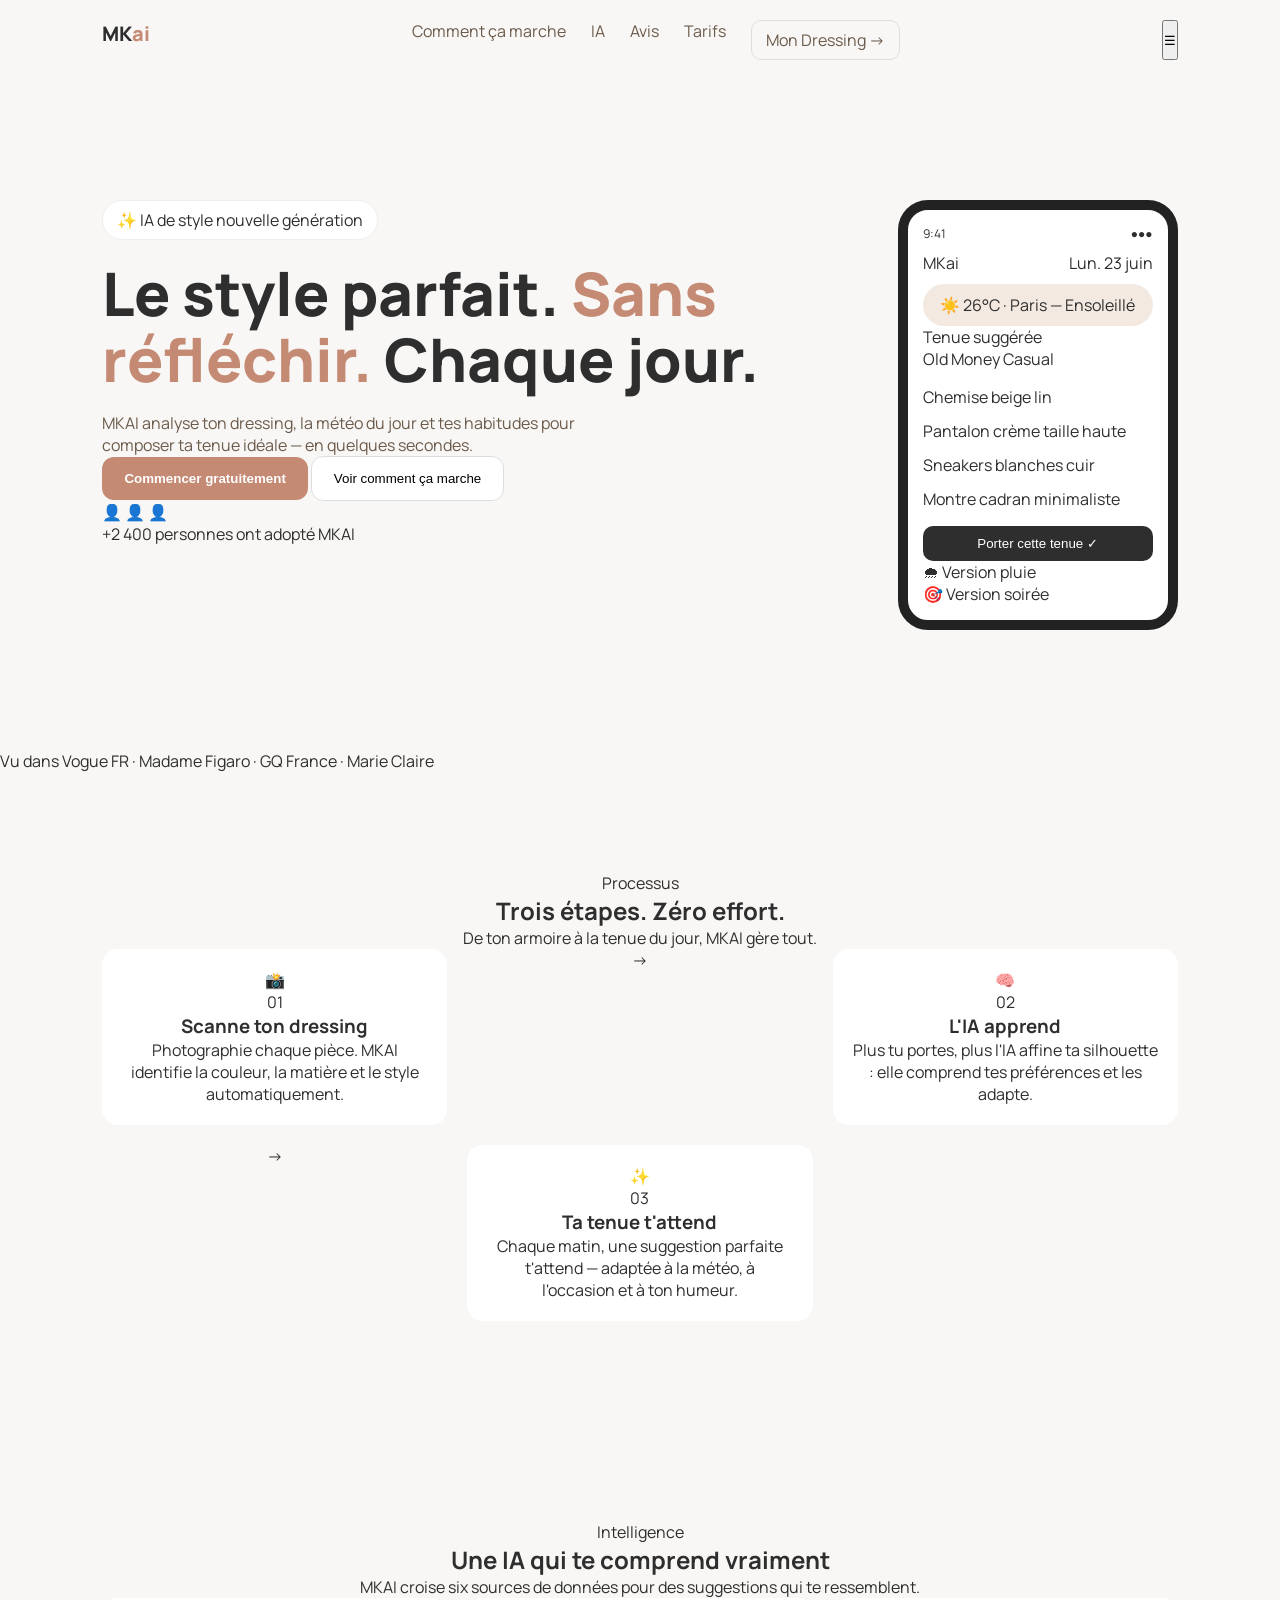
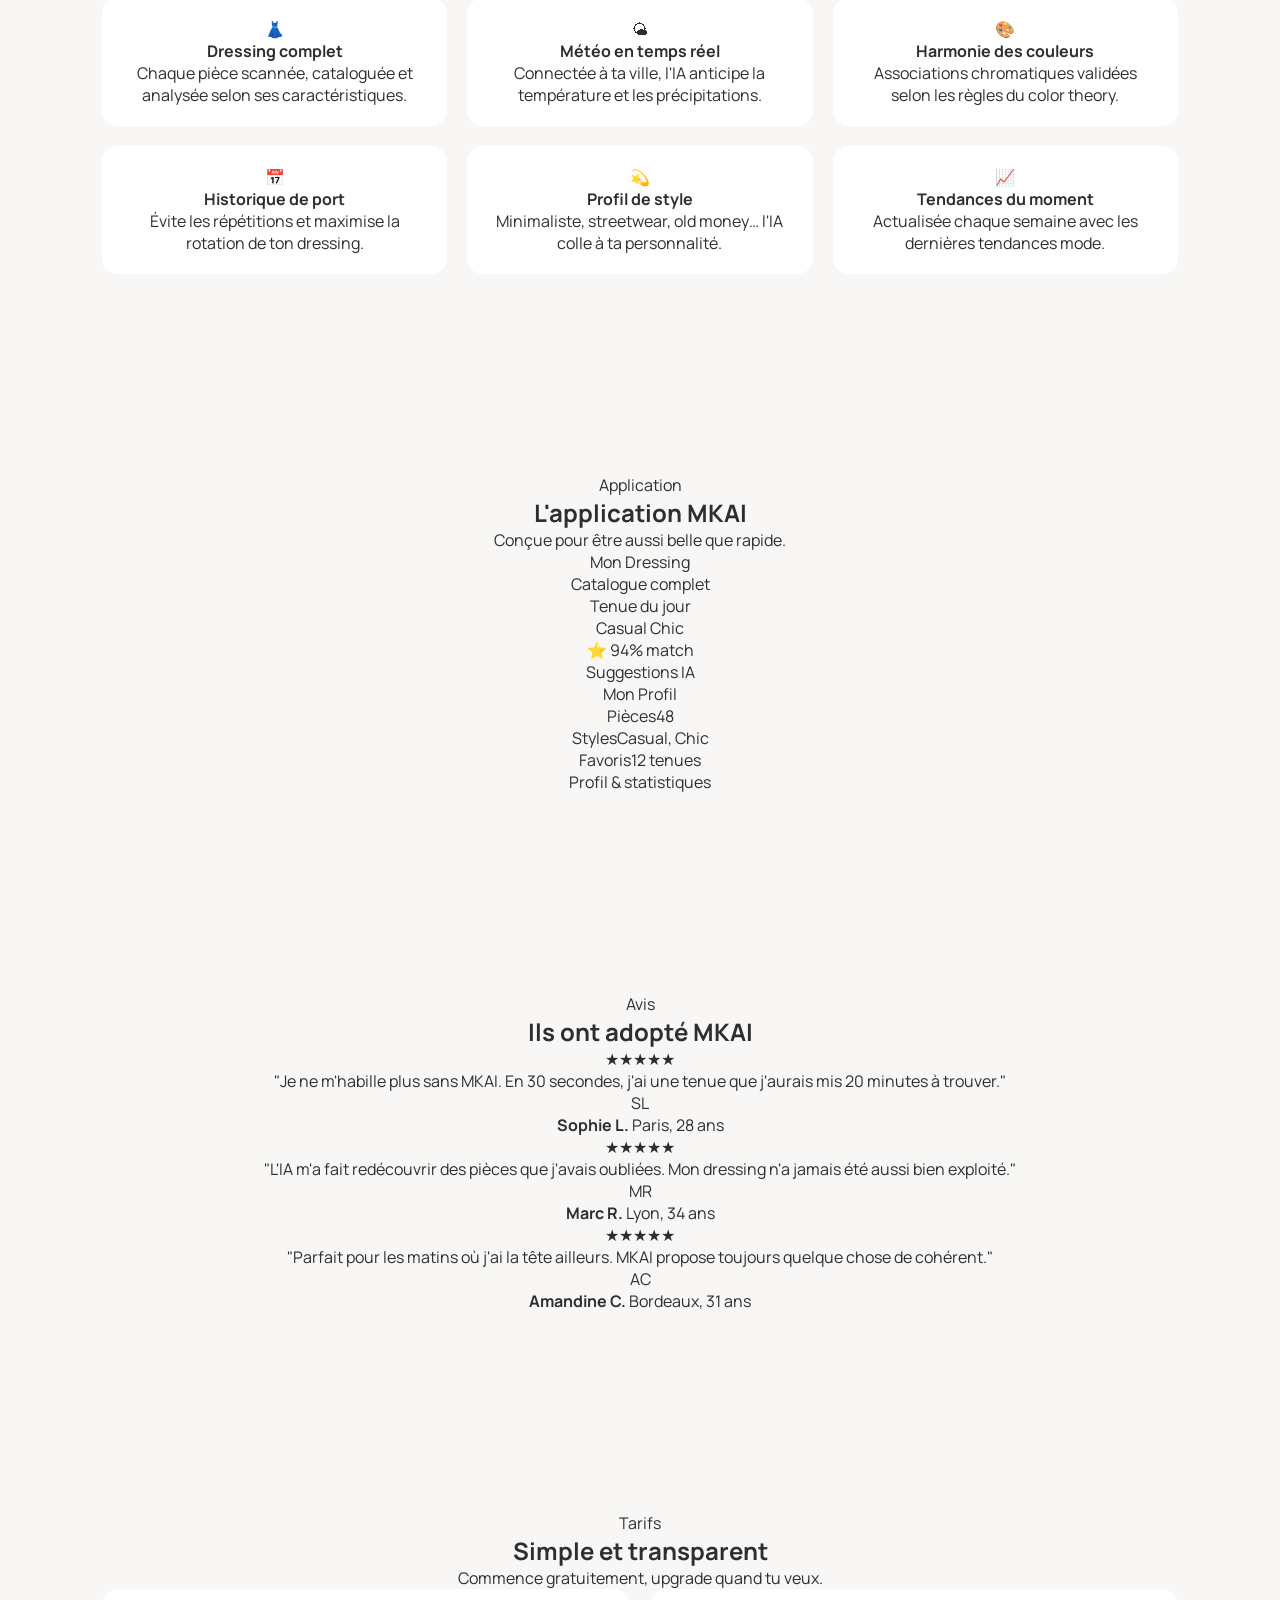
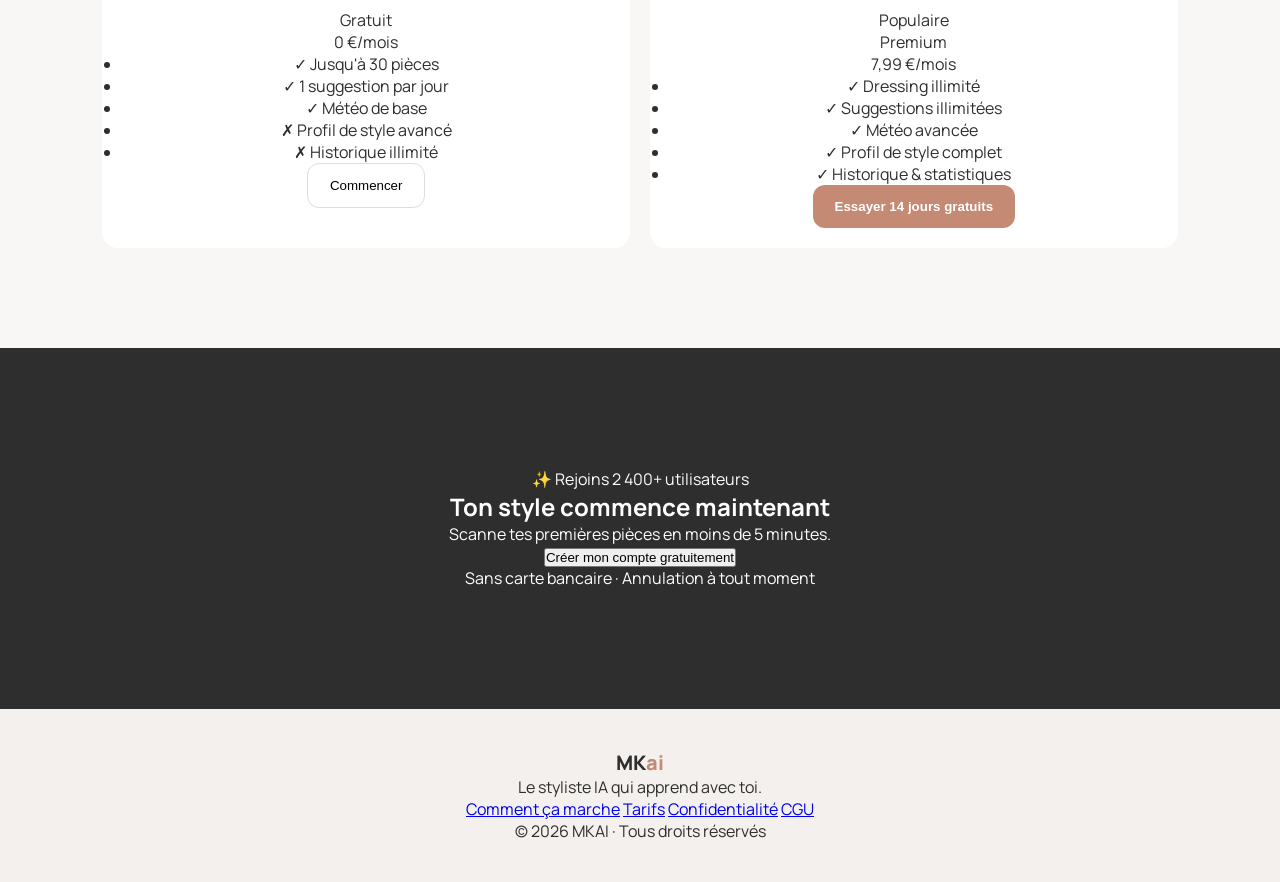
==== commit 5da63e6b: "Update index.html" ====
--- a/index.html
+++ b/index.html
@@ -4,158 +4,317 @@
   <meta charset="UTF-8">
   <meta name="viewport" content="width=device-width, initial-scale=1.0">
   <title>MKAI - Styliste IA</title>
-
   <link rel="preconnect" href="https://fonts.googleapis.com">
   <link rel="preconnect" href="https://fonts.gstatic.com" crossorigin>
   <link href="https://fonts.googleapis.com/css2?family=Manrope:wght@400;500;600;700;800&display=swap" rel="stylesheet">
-
   <link rel="stylesheet" href="style.css">
 </head>
-
 <body>
 
-<!-- HEADER -->
-<header class="header">
-  <div class="logo">MK<span class="logo-accent">ai</span></div>
-
-  <nav class="nav">
-    <a href="#how">Comment ça marche</a>
-    <a href="#ai">IA</a>
-    <a href="#testimonials">Avis</a>
-    <a href="#pricing">Tarifs</a>
-    <a href="dashboard.html" class="nav-btn">Mon Dressing →</a>
-  </nav>
-
-  <button class="nav-mobile-toggle">☰</button>
-</header>
-
-<!-- HERO -->
-<section class="hero">
-
-  <div class="hero-bg" id="grainient"></div>
-
-  <div class="hero-left">
-    <div class="badge">✨ IA de style nouvelle génération</div>
-
-    <h1 class="title split-text">
-      <span class="split-line">Le style parfait.</span>
-      <span class="split-line title-muted">Sans réfléchir.</span>
-      <span class="split-line">Chaque jour.</span>
-    </h1>
-
-    <p class="hero-sub">
-      MKAI analyse ton dressing, la météo du jour et tes habitudes pour composer ta tenue idéale.
-    </p>
-
-    <div class="hero-buttons">
-      <button class="btn-primary">Commencer gratuitement</button>
-      <button class="btn-secondary">Voir comment ça marche</button>
-    </div>
+  <!-- HEADER -->
+  <header class="header">
+    <div class="logo">MK<span class="logo-accent">ai</span></div>
+    <nav class="nav">
+      <a href="#how">Comment ça marche</a>
+      <a href="#ai">IA</a>
+      <a href="#testimonials">Avis</a>
+      <a href="#pricing">Tarifs</a>
+      <a href="dashboard.html" class="nav-btn">Mon Dressing →</a>
+    </nav>
+    <button class="nav-mobile-toggle" aria-label="Menu">☰</button>
+  </header>
+
+  <!-- HERO -->
+  <section class="hero">
+  <div class="hero-bg"></div>
+    <div class="hero-left">
+      <div class="badge">✨ IA de style nouvelle génération</div>
+      <h1 class="title split-text">
+  <span class="split-line">Le style parfait.</span>
+  <span class="split-line title-muted">Sans réfléchir.</span>
+  <span class="split-line">Chaque jour.</span>
+</h1>
+      <p class="hero-sub">
+        MKAI analyse ton dressing, la météo du jour et tes habitudes pour composer ta tenue idéale — en quelques secondes.
+      </p>
+      <div class="hero-buttons">
+        <button class="btn-primary">Commencer gratuitement</button>
+        <button class="btn-secondary">Voir comment ça marche</button>
+      </div>
+      <div class="hero-social-proof">
+        <div class="avatars">
+          <span class="avatar">👤</span>
+          <span class="avatar">👤</span>
+          <span class="avatar">👤</span>
+        </div>
+        <span class="proof-text">+2 400 personnes ont adopté MKAI</span>
+      </div>
+    </div>
+
+    <!-- PHONE MOCKUP -->
+    <div class="hero-right">
+      <div class="phone-wrap">
+        <div class="mkai-phone">
+          <div class="phone-status">
+            <span>9:41</span>
+            <span>●●●</span>
+          </div>
+          <div class="phone-header">
+            <span class="phone-logo">MKai</span>
+            <span class="phone-day">Lun. 23 juin</span>
+          </div>
+          <div class="phone-content">
+            <div class="weather-pill">☀️ 26°C · Paris — Ensoleillé</div>
+            <div class="outfit-label">Tenue suggérée</div>
+            <div class="outfit-card">
+              <div class="outfit-tag">Old Money Casual</div>
+              <ul class="outfit-list">
+                <li><span class="dot"></span>Chemise beige lin</li>
+                <li><span class="dot"></span>Pantalon crème taille haute</li>
+                <li><span class="dot"></span>Sneakers blanches cuir</li>
+                <li><span class="dot"></span>Montre cadran minimaliste</li>
+              </ul>
+              <button class="phone-cta">Porter cette tenue ✓</button>
+            </div>
+            <div class="phone-alts">
+              <div class="alt-chip">🌧 Version pluie</div>
+              <div class="alt-chip">🎯 Version soirée</div>
+            </div>
+          </div>
+        </div>
+        <div class="phone-glow"></div>
+      </div>
+    </div>
+  </section>
+
+  <!-- LOGOS / SOCIAL PROOF BAR -->
+  <div class="proof-bar">
+    <span>Vu dans</span>
+    <span class="proof-logo">Vogue FR</span>
+    <span class="proof-sep">·</span>
+    <span class="proof-logo">Madame Figaro</span>
+    <span class="proof-sep">·</span>
+    <span class="proof-logo">GQ France</span>
+    <span class="proof-sep">·</span>
+    <span class="proof-logo">Marie Claire</span>
   </div>
 
-  <div class="hero-right">
-    <div class="mkai-phone">
-      <div class="phone-status">
-        <span>9:41</span>
-        <span>●●●</span>
-      </div>
-
-      <div class="phone-header">
-        <span>MKAI</span>
-        <span>Lun. 23 juin</span>
-      </div>
-
-      <div class="phone-content">
-        <div class="weather-pill">☀️ 26°C — Ensoleillé</div>
-
-        <div class="outfit-card">
-          <div class="outfit-tag">Casual Chic</div>
-
-          <ul class="outfit-list">
-            <li>👕 Chemise beige</li>
-            <li>👖 Pantalon crème</li>
-            <li>👟 Sneakers blanches</li>
-          </ul>
-
-          <button class="phone-cta">Porter cette tenue</button>
-        </div>
-      </div>
-    </div>
-  </div>
-
-</section>
-
-<!-- PROOF -->
-<div class="proof-bar">
-  <span>Vus dans</span>
-  <span>Vogue FR</span>
-  <span>·</span>
-  <span>GQ</span>
-  <span>·</span>
-  <span>Figaro</span>
-</div>
-
-<!-- HOW -->
-<section id="how" class="section">
-  <h2>3 étapes simples</h2>
-
-  <div class="steps">
-    <div class="step-card">
-      <h3>Scan</h3>
-      <p>Photographie ton dressing</p>
-    </div>
-
-    <div class="step-card">
-      <h3>IA</h3>
-      <p>Analyse automatique</p>
-    </div>
-
-    <div class="step-card">
-      <h3>Style</h3>
-      <p>Tenue parfaite chaque jour</p>
-    </div>
-  </div>
-</section>
-
-<!-- AI -->
-<section id="ai" class="section">
-  <h2>Une IA intelligente</h2>
-
-  <div class="ai-grid">
-    <div class="ai-feature">Dressing</div>
-    <div class="ai-feature">Météo</div>
-    <div class="ai-feature">Style</div>
-  </div>
-</section>
-
-<!-- PRICING -->
-<section id="pricing" class="section">
-  <h2>Tarifs</h2>
-
-  <div class="pricing-grid">
-    <div class="pricing-card">
-      <h3>Free</h3>
-      <p>0€</p>
-    </div>
-
-    <div class="pricing-card">
-      <h3>Premium</h3>
-      <p>7.99€</p>
-    </div>
-  </div>
-</section>
-
-<!-- CTA -->
-<section class="cta">
-  <h2>Commence maintenant</h2>
-  <button class="btn-primary">Créer un compte</button>
-</section>
-
-<!-- FOOTER -->
-<footer class="footer">
-  <p>© 2026 MKAI</p>
-</footer>
-
-<script src="script.js"></script>
+  <!-- HOW IT WORKS -->
+  <section id="how" class="section">
+    <div class="section-eyebrow">Processus</div>
+    <h2>Trois étapes. Zéro effort.</h2>
+    <p class="section-sub">De ton armoire à la tenue du jour, MKAI gère tout.</p>
+    <div class="steps">
+      <div class="step-card">
+        <div class="step-icon">📸</div>
+        <div class="step-num">01</div>
+        <h3>Scanne ton dressing</h3>
+        <p>Photographie chaque pièce. MKAI identifie la couleur, la matière et le style automatiquement.</p>
+      </div>
+      <div class="step-arrow">→</div>
+      <div class="step-card">
+        <div class="step-icon">🧠</div>
+        <div class="step-num">02</div>
+        <h3>L'IA apprend</h3>
+        <p>Plus tu portes, plus l'IA affine ta silhouette : elle comprend tes préférences et les adapte.</p>
+      </div>
+      <div class="step-arrow">→</div>
+      <div class="step-card">
+        <div class="step-icon">✨</div>
+        <div class="step-num">03</div>
+        <h3>Ta tenue t'attend</h3>
+        <p>Chaque matin, une suggestion parfaite t'attend — adaptée à la météo, à l'occasion et à ton humeur.</p>
+      </div>
+    </div>
+  </section>
+
+  <!-- AI SECTION -->
+  <section id="ai" class="section section-ai">
+    <div class="section-eyebrow">Intelligence</div>
+    <h2>Une IA qui te comprend vraiment</h2>
+    <p class="section-sub">MKAI croise six sources de données pour des suggestions qui te ressemblent.</p>
+    <div class="ai-grid">
+      <div class="ai-feature">
+        <div class="ai-icon">👗</div>
+        <h4>Dressing complet</h4>
+        <p>Chaque pièce scannée, cataloguée et analysée selon ses caractéristiques.</p>
+      </div>
+      <div class="ai-feature">
+        <div class="ai-icon">🌤</div>
+        <h4>Météo en temps réel</h4>
+        <p>Connectée à ta ville, l'IA anticipe la température et les précipitations.</p>
+      </div>
+      <div class="ai-feature">
+        <div class="ai-icon">🎨</div>
+        <h4>Harmonie des couleurs</h4>
+        <p>Associations chromatiques validées selon les règles du color theory.</p>
+      </div>
+      <div class="ai-feature">
+        <div class="ai-icon">📅</div>
+        <h4>Historique de port</h4>
+        <p>Évite les répétitions et maximise la rotation de ton dressing.</p>
+      </div>
+      <div class="ai-feature">
+        <div class="ai-icon">💫</div>
+        <h4>Profil de style</h4>
+        <p>Minimaliste, streetwear, old money… l'IA colle à ta personnalité.</p>
+      </div>
+      <div class="ai-feature">
+        <div class="ai-icon">📈</div>
+        <h4>Tendances du moment</h4>
+        <p>Actualisée chaque semaine avec les dernières tendances mode.</p>
+      </div>
+    </div>
+  </section>
+
+  <!-- APP SCREENSHOTS -->
+  <section id="app" class="section section-app">
+    <div class="section-eyebrow">Application</div>
+    <h2>L'application MKAI</h2>
+    <p class="section-sub">Conçue pour être aussi belle que rapide.</p>
+    <div class="app-screens">
+      <div class="screen-card">
+        <div class="screen-preview screen-1">
+          <div class="screen-label">Mon Dressing</div>
+          <div class="screen-items">
+            <div class="screen-item"></div>
+            <div class="screen-item"></div>
+            <div class="screen-item"></div>
+            <div class="screen-item"></div>
+          </div>
+        </div>
+        <p>Catalogue complet</p>
+      </div>
+      <div class="screen-card screen-card--main">
+        <div class="screen-preview screen-2">
+          <div class="screen-label">Tenue du jour</div>
+          <div class="screen-outfit">
+            <div class="outfit-visual"></div>
+            <div class="outfit-info">
+              <span class="outfit-style-tag">Casual Chic</span>
+              <div class="outfit-score">⭐ 94% match</div>
+            </div>
+          </div>
+        </div>
+        <p>Suggestions IA</p>
+      </div>
+      <div class="screen-card">
+        <div class="screen-preview screen-3">
+          <div class="screen-label">Mon Profil</div>
+          <div class="profile-stats">
+            <div class="stat-row"><span>Pièces</span><span>48</span></div>
+            <div class="stat-row"><span>Styles</span><span>Casual, Chic</span></div>
+            <div class="stat-row"><span>Favoris</span><span>12 tenues</span></div>
+          </div>
+        </div>
+        <p>Profil & statistiques</p>
+      </div>
+    </div>
+  </section>
+
+  <!-- TESTIMONIALS -->
+  <section id="testimonials" class="section section-soft">
+    <div class="section-eyebrow">Avis</div>
+    <h2>Ils ont adopté MKAI</h2>
+    <div class="testimonials">
+      <div class="testi-card">
+        <div class="testi-stars">★★★★★</div>
+        <p>"Je ne m'habille plus sans MKAI. En 30 secondes, j'ai une tenue que j'aurais mis 20 minutes à trouver."</p>
+        <div class="testi-author">
+          <div class="testi-avatar">SL</div>
+          <div>
+            <strong>Sophie L.</strong>
+            <span>Paris, 28 ans</span>
+          </div>
+        </div>
+      </div>
+      <div class="testi-card testi-card--featured">
+        <div class="testi-stars">★★★★★</div>
+        <p>"L'IA m'a fait redécouvrir des pièces que j'avais oubliées. Mon dressing n'a jamais été aussi bien exploité."</p>
+        <div class="testi-author">
+          <div class="testi-avatar">MR</div>
+          <div>
+            <strong>Marc R.</strong>
+            <span>Lyon, 34 ans</span>
+          </div>
+        </div>
+      </div>
+      <div class="testi-card">
+        <div class="testi-stars">★★★★★</div>
+        <p>"Parfait pour les matins où j'ai la tête ailleurs. MKAI propose toujours quelque chose de cohérent."</p>
+        <div class="testi-author">
+          <div class="testi-avatar">AC</div>
+          <div>
+            <strong>Amandine C.</strong>
+            <span>Bordeaux, 31 ans</span>
+          </div>
+        </div>
+      </div>
+    </div>
+  </section>
+
+  <!-- PRICING -->
+  <section id="pricing" class="section">
+    <div class="section-eyebrow">Tarifs</div>
+    <h2>Simple et transparent</h2>
+    <p class="section-sub">Commence gratuitement, upgrade quand tu veux.</p>
+    <div class="pricing-grid">
+      <div class="pricing-card">
+        <div class="pricing-plan">Gratuit</div>
+        <div class="pricing-price">0 €<span>/mois</span></div>
+        <ul class="pricing-features">
+          <li>✓ Jusqu'à 30 pièces</li>
+          <li>✓ 1 suggestion par jour</li>
+          <li>✓ Météo de base</li>
+          <li class="disabled">✗ Profil de style avancé</li>
+          <li class="disabled">✗ Historique illimité</li>
+        </ul>
+        <button class="btn-secondary pricing-btn">Commencer</button>
+      </div>
+      <div class="pricing-card pricing-card--featured">
+        <div class="pricing-badge">Populaire</div>
+        <div class="pricing-plan">Premium</div>
+        <div class="pricing-price">7,99 €<span>/mois</span></div>
+        <ul class="pricing-features">
+          <li>✓ Dressing illimité</li>
+          <li>✓ Suggestions illimitées</li>
+          <li>✓ Météo avancée</li>
+          <li>✓ Profil de style complet</li>
+          <li>✓ Historique & statistiques</li>
+        </ul>
+        <button class="btn-primary pricing-btn">Essayer 14 jours gratuits</button>
+      </div>
+    </div>
+  </section>
+
+  <!-- CTA FINAL -->
+  <section class="cta">
+    <div class="cta-inner">
+      <div class="cta-badge">✨ Rejoins 2 400+ utilisateurs</div>
+      <h2>Ton style commence maintenant</h2>
+      <p>Scanne tes premières pièces en moins de 5 minutes.</p>
+      <button class="btn-cta">Créer mon compte gratuitement</button>
+      <div class="cta-note">Sans carte bancaire · Annulation à tout moment</div>
+    </div>
+  </section>
+
+  <!-- FOOTER -->
+  <footer class="footer">
+    <div class="footer-inner">
+      <div class="footer-brand">
+        <div class="logo">MK<span class="logo-accent">ai</span></div>
+        <p>Le styliste IA qui apprend avec toi.</p>
+      </div>
+      <div class="footer-links">
+        <a href="#how">Comment ça marche</a>
+        <a href="#pricing">Tarifs</a>
+        <a href="#">Confidentialité</a>
+        <a href="#">CGU</a>
+      </div>
+    </div>
+    <div class="footer-copy">© 2026 MKAI · Tous droits réservés</div>
+  </footer>
+
+  <script src="script.js"></script>
 </body>
 </html>
--- a/style.css
+++ b/style.css
@@ -1,301 +1,254 @@
-/* ===================== MKAI — STYLE COMPLET ===================== */
-
-/* --- RESET --- */
-*, *::before, *::after {
+/* RESET */
+* {
   margin: 0;
   padding: 0;
   box-sizing: border-box;
 }
 
-/* --- VARIABLES --- */
 :root {
-  --bg: #F8F7F5;
-  --bg-soft: #EFEAE6;
-  --bg-warm: #F3E9E1;
-  --white: #FFFFFF;
-  --dark: #2E2E2E;
-  --mid: #6B5A4A;
-  --border: #E8D8C4;
-  --border-soft:#EFEAE6;
-  --accent: #C48A74;
+  --bg:#F8F7F5;
+  --dark:#2E2E2E;
+  --mid:#6B5A4A;
+  --accent:#C48A74;
   --accent-dark:#A8705A;
-  --text: #2E2E2E;
-
-  --radius-sm: 10px;
-  --radius-md: 16px;
-  --radius-lg: 24px;
-  --radius-xl: 40px;
-  --radius-pill: 999px;
-
-  --shadow-sm: 0 4px 12px rgba(0,0,0,0.05);
-  --shadow-md: 0 10px 30px rgba(0,0,0,0.07);
-  --shadow-lg: 0 30px 80px rgba(0,0,0,0.10);
-}
-
-/* --- BASE --- */
-html {
-  scroll-behavior: smooth;
+  --white:#fff;
+  --radius:16px;
 }
 
 body {
+  font-family: 'Manrope', sans-serif;
   background: var(--bg);
-  color: var(--text);
-  font-family: 'Manrope', Arial, sans-serif;
+  color: var(--dark);
   overflow-x: hidden;
-  -webkit-font-smoothing: antialiased;
-}
-
-/* ===================== HEADER ===================== */
+}
+
+/* HEADER */
 .header {
-  display: flex;
-  justify-content: space-between;
-  align-items: center;
-  padding: 18px 8%;
-  background: rgba(248, 247, 245, 0.85);
-  backdrop-filter: blur(20px);
-  border-bottom: 1px solid var(--border-soft);
-  position: sticky;
-  top: 0;
-  z-index: 100;
+  display:flex;
+  justify-content:space-between;
+  padding:20px 8%;
+  position:sticky;
+  top:0;
+  background:rgba(248,247,245,0.9);
+  backdrop-filter:blur(20px);
 }
 
 .logo {
-  font-weight: 800;
-  font-size: 22px;
-  letter-spacing: -1px;
+  font-weight:800;
+  font-size:20px;
 }
 
 .logo-accent {
-  color: var(--accent);
+  color:var(--accent);
 }
 
 .nav {
-  display: flex;
-  gap: 28px;
-  align-items: center;
+  display:flex;
+  gap:25px;
 }
 
 .nav a {
-  text-decoration: none;
-  color: var(--mid);
-  font-weight: 500;
-  font-size: 14px;
-}
-
-.nav a:hover {
-  color: var(--dark);
+  text-decoration:none;
+  color:var(--mid);
 }
 
 .nav-btn {
-  padding: 9px 18px;
-  border: 1.5px solid var(--border);
-  border-radius: var(--radius-sm);
-}
-
-/* ===================== HERO ===================== */
+  border:1px solid #ddd;
+  padding:8px 14px;
+  border-radius:10px;
+}
+
+/* HERO */
 .hero {
-  display: flex;
-  justify-content: space-between;
-  align-items: center;
-  padding: 110px 8% 100px;
-  gap: 60px;
-  min-height: 90vh;
+  display:flex;
+  justify-content:space-between;
+  padding:120px 8%;
+  position:relative;
+}
+
+.hero-bg {
+  position:absolute;
+  inset:0;
+  z-index:0;
+}
+
+.hero-left, .hero-right {
+  position:relative;
+  z-index:2;
+}
+
+.badge {
+  background:#fff;
+  padding:8px 14px;
+  border-radius:999px;
+  border:1px solid #eee;
+  display:inline-block;
+  margin-bottom:20px;
+}
+
+.title {
+  font-size:60px;
+  font-weight:800;
+  line-height:1.1;
+}
+
+.title-muted {
+  color:var(--accent);
+}
+
+.hero-sub {
+  margin-top:20px;
+  color:var(--mid);
+  max-width:500px;
+}
+
+/* BUTTONS */
+.btn-primary {
+  background:var(--accent);
+  color:white;
+  border:none;
+  padding:14px 22px;
+  border-radius:12px;
+  font-weight:700;
+  cursor:pointer;
+}
+
+.btn-primary:hover {
+  background:var(--accent-dark);
+}
+
+.btn-secondary {
+  background:white;
+  border:1px solid #ddd;
+  padding:14px 22px;
+  border-radius:12px;
+}
+
+/* PHONE */
+.mkai-phone {
+  background:white;
+  border-radius:30px;
+  padding:15px;
+  border:10px solid #222;
+  width:280px;
+}
+
+.phone-status {
+  display:flex;
+  justify-content:space-between;
+  font-size:12px;
+}
+
+.phone-header {
+  display:flex;
+  justify-content:space-between;
+  margin:10px 0;
+}
+
+.weather-pill {
+  background:#F3E9E1;
+  padding:10px;
+  border-radius:999px;
+  text-align:center;
+}
+
+.outfit-list {
+  list-style:none;
+  margin-top:10px;
+}
+
+.outfit-list li {
+  padding:6px 0;
+}
+
+.phone-cta {
+  width:100%;
+  margin-top:10px;
+  padding:10px;
+  background:var(--dark);
+  color:white;
+  border:none;
+  border-radius:10px;
+}
+
+/* SECTIONS */
+.section {
+  padding:100px 8%;
+  text-align:center;
+}
+
+.steps, .ai-grid, .pricing-grid {
+  display:grid;
+  gap:20px;
+}
+
+.steps {
+  grid-template-columns:repeat(3,1fr);
+}
+
+.ai-grid {
+  grid-template-columns:repeat(3,1fr);
+}
+
+.pricing-grid {
+  grid-template-columns:repeat(2,1fr);
+}
+
+/* CARDS */
+.step-card, .ai-feature, .pricing-card {
+  background:white;
+  padding:20px;
+  border-radius:var(--radius);
+}
+
+/* CTA */
+.cta {
+  background:var(--dark);
+  color:white;
+  text-align:center;
+  padding:120px 8%;
+}
+
+/* FOOTER */
+.footer {
+  padding:40px;
+  text-align:center;
+  background:#F3F0ED;
+}
+
+/* RESPONSIVE */
+@media (max-width:900px) {
+  .hero {
+    flex-direction:column;
+    text-align:center;
+  }
+
+  .steps, .ai-grid, .pricing-grid {
+    grid-template-columns:1fr;
+  }
+}
+
+.hero {
   position: relative;
   overflow: hidden;
 }
 
-/* 🔥 GRADIENT ANIMÉ CANVAS */
+/* Grainient background layer */
 .hero-bg {
   position: absolute;
   inset: 0;
   z-index: 0;
-  pointer-events: none;
-}
-
+}
+
+.hero-left,
+.hero-right {
+  position: relative;
+  z-index: 2;
+}
+
+/* canvas full cover */
 .hero-bg canvas {
   width: 100% !important;
   height: 100% !important;
   display: block;
 }
-
-/* overlay pour lisibilité */
-.hero::after {
-  content: "";
-  position: absolute;
-  inset: 0;
-  background: radial-gradient(circle at 50% 30%, rgba(255,255,255,0.25), transparent 60%);
-  z-index: 1;
-  pointer-events: none;
-}
-
-.hero-left,
-.hero-right {
-  position: relative;
-  z-index: 2;
-}
-
-.hero-left {
-  max-width: 560px;
-}
-
-.badge {
-  display: inline-block;
-  padding: 8px 16px;
-  background: var(--white);
-  border: 1.5px solid var(--border);
-  border-radius: var(--radius-pill);
-  font-size: 13px;
-  font-weight: 600;
-  margin-bottom: 24px;
-}
-
-.title {
-  font-size: 68px;
-  font-weight: 800;
-  line-height: 1.02;
-  letter-spacing: -2px;
-  margin-bottom: 22px;
-}
-
-.title-muted {
-  color: var(--accent);
-}
-
-.hero-sub {
-  color: var(--mid);
-  font-size: 17px;
-  line-height: 1.7;
-  margin-bottom: 32px;
-}
-
-/* ===================== BUTTONS ===================== */
-.btn-primary {
-  background: var(--accent);
-  color: white;
-  border: none;
-  padding: 14px 24px;
-  border-radius: var(--radius-md);
-  font-weight: 700;
-  cursor: pointer;
-}
-
-.btn-primary:hover {
-  background: var(--accent-dark);
-}
-
-.btn-secondary {
-  background: white;
-  border: 1.5px solid var(--border);
-  padding: 14px 24px;
-  border-radius: var(--radius-md);
-  font-weight: 600;
-}
-
-/* ===================== SECTIONS ===================== */
-.section {
-  padding: 110px 8%;
-  text-align: center;
-}
-
-.section-eyebrow {
-  font-size: 12px;
-  text-transform: uppercase;
-  letter-spacing: 2px;
-  color: var(--accent);
-}
-
-.section h2 {
-  font-size: 50px;
-  font-weight: 800;
-}
-
-.section-sub {
-  color: var(--mid);
-  max-width: 520px;
-  margin: 0 auto 56px;
-}
-
-/* ===================== STEPS / CARDS ===================== */
-.step-card,
-.ai-feature,
-.screen-card,
-.testi-card,
-.pricing-card {
-  opacity: 0;
-  transform: translateY(24px);
-  transition: 0.5s ease;
-}
-
-.visible {
-  opacity: 1;
-  transform: translateY(0);
-}
-
-/* ===================== AI GRID ===================== */
-.ai-grid {
-  display: grid;
-  grid-template-columns: repeat(3, 1fr);
-  gap: 20px;
-}
-
-/* ===================== APP ===================== */
-.app-screens {
-  display: flex;
-  gap: 20px;
-  justify-content: center;
-}
-
-.screen-preview {
-  height: 380px;
-  background: white;
-  border-radius: 28px;
-  border: 2px solid var(--dark);
-}
-
-/* ===================== TESTIMONIALS ===================== */
-.testimonials {
-  display: grid;
-  grid-template-columns: repeat(3, 1fr);
-  gap: 20px;
-}
-
-/* ===================== PRICING ===================== */
-.pricing-grid {
-  display: grid;
-  grid-template-columns: 1fr 1fr;
-  gap: 20px;
-}
-
-/* ===================== CTA ===================== */
-.cta {
-  background: var(--dark);
-  color: white;
-  padding: 120px 8%;
-  text-align: center;
-}
-
-/* ===================== FOOTER ===================== */
-.footer {
-  background: #F3F0ED;
-  padding: 48px 8%;
-}
-
-/* ===================== RESPONSIVE ===================== */
-@media (max-width: 900px) {
-  .hero {
-    flex-direction: column;
-    text-align: center;
-  }
-
-  .ai-grid {
-    grid-template-columns: 1fr;
-  }
-
-  .testimonials {
-    grid-template-columns: 1fr;
-  }
-
-  .pricing-grid {
-    grid-template-columns: 1fr;
-  }
-}
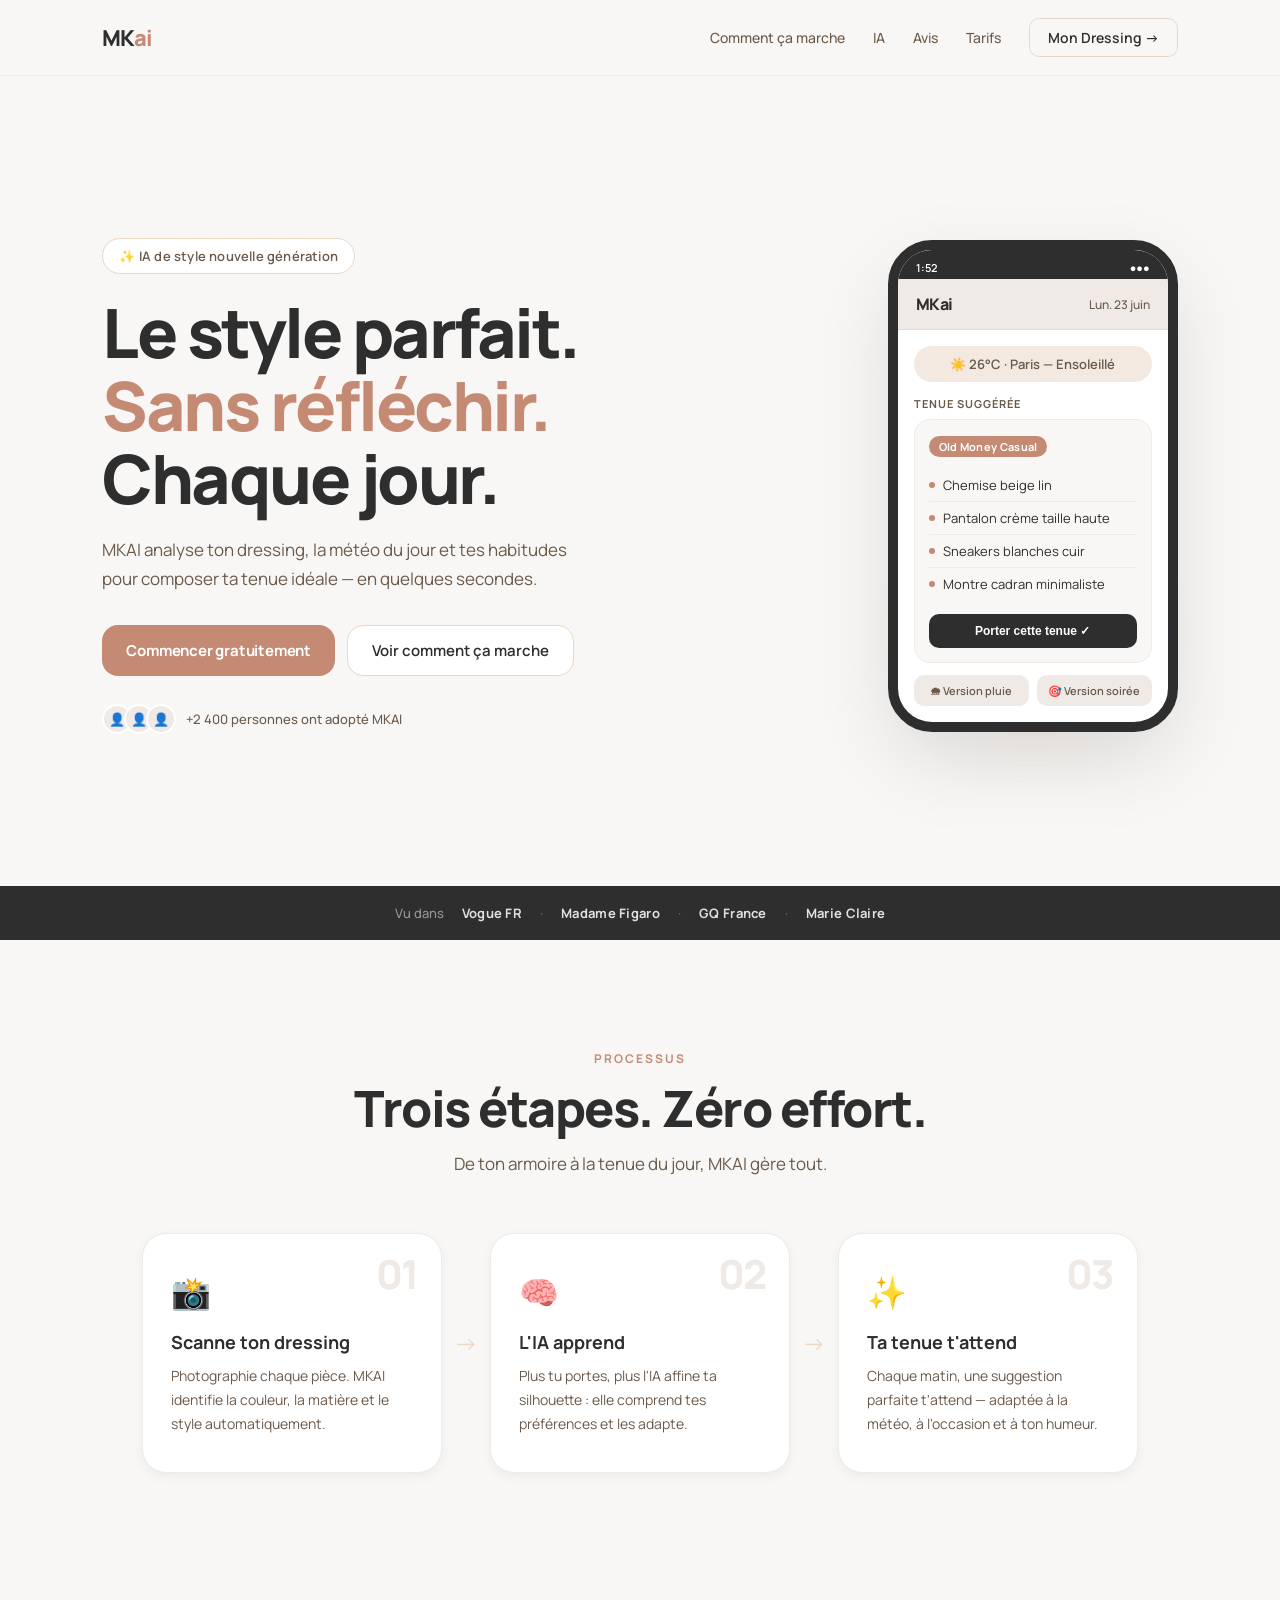
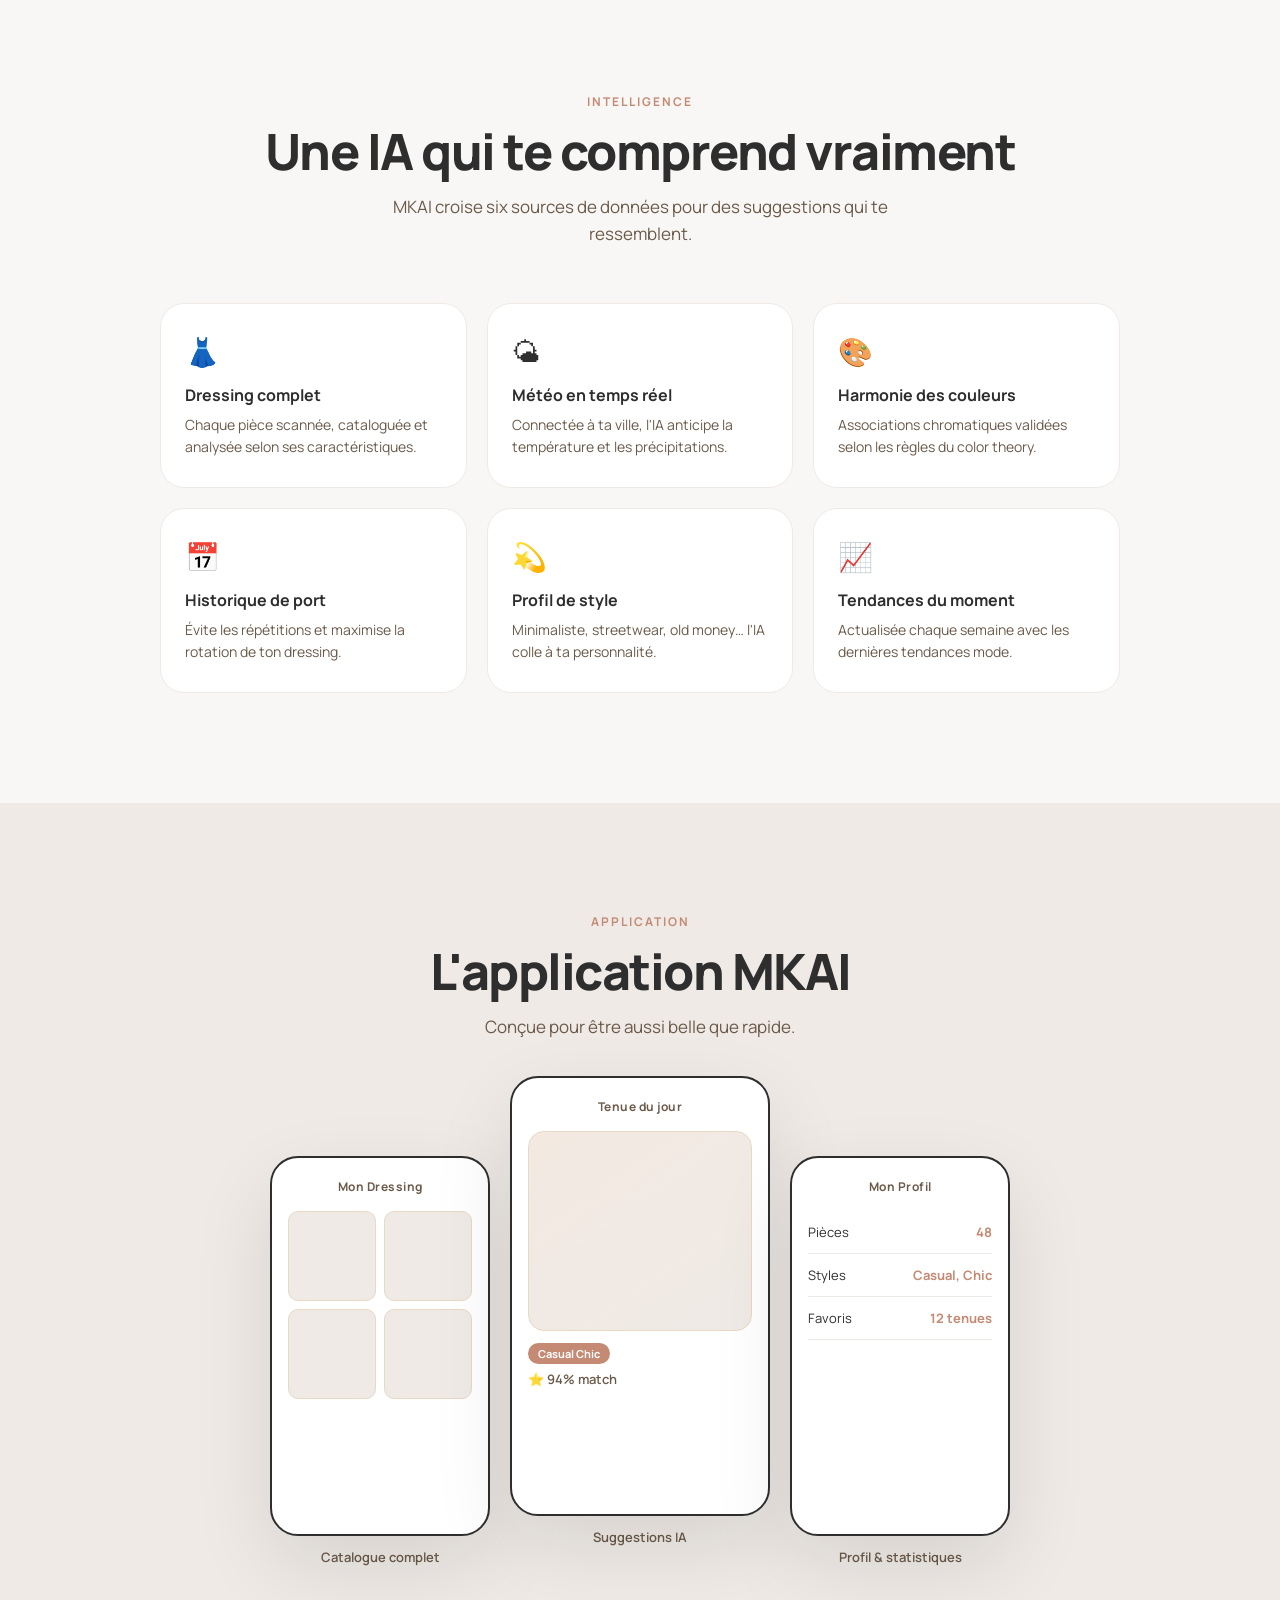
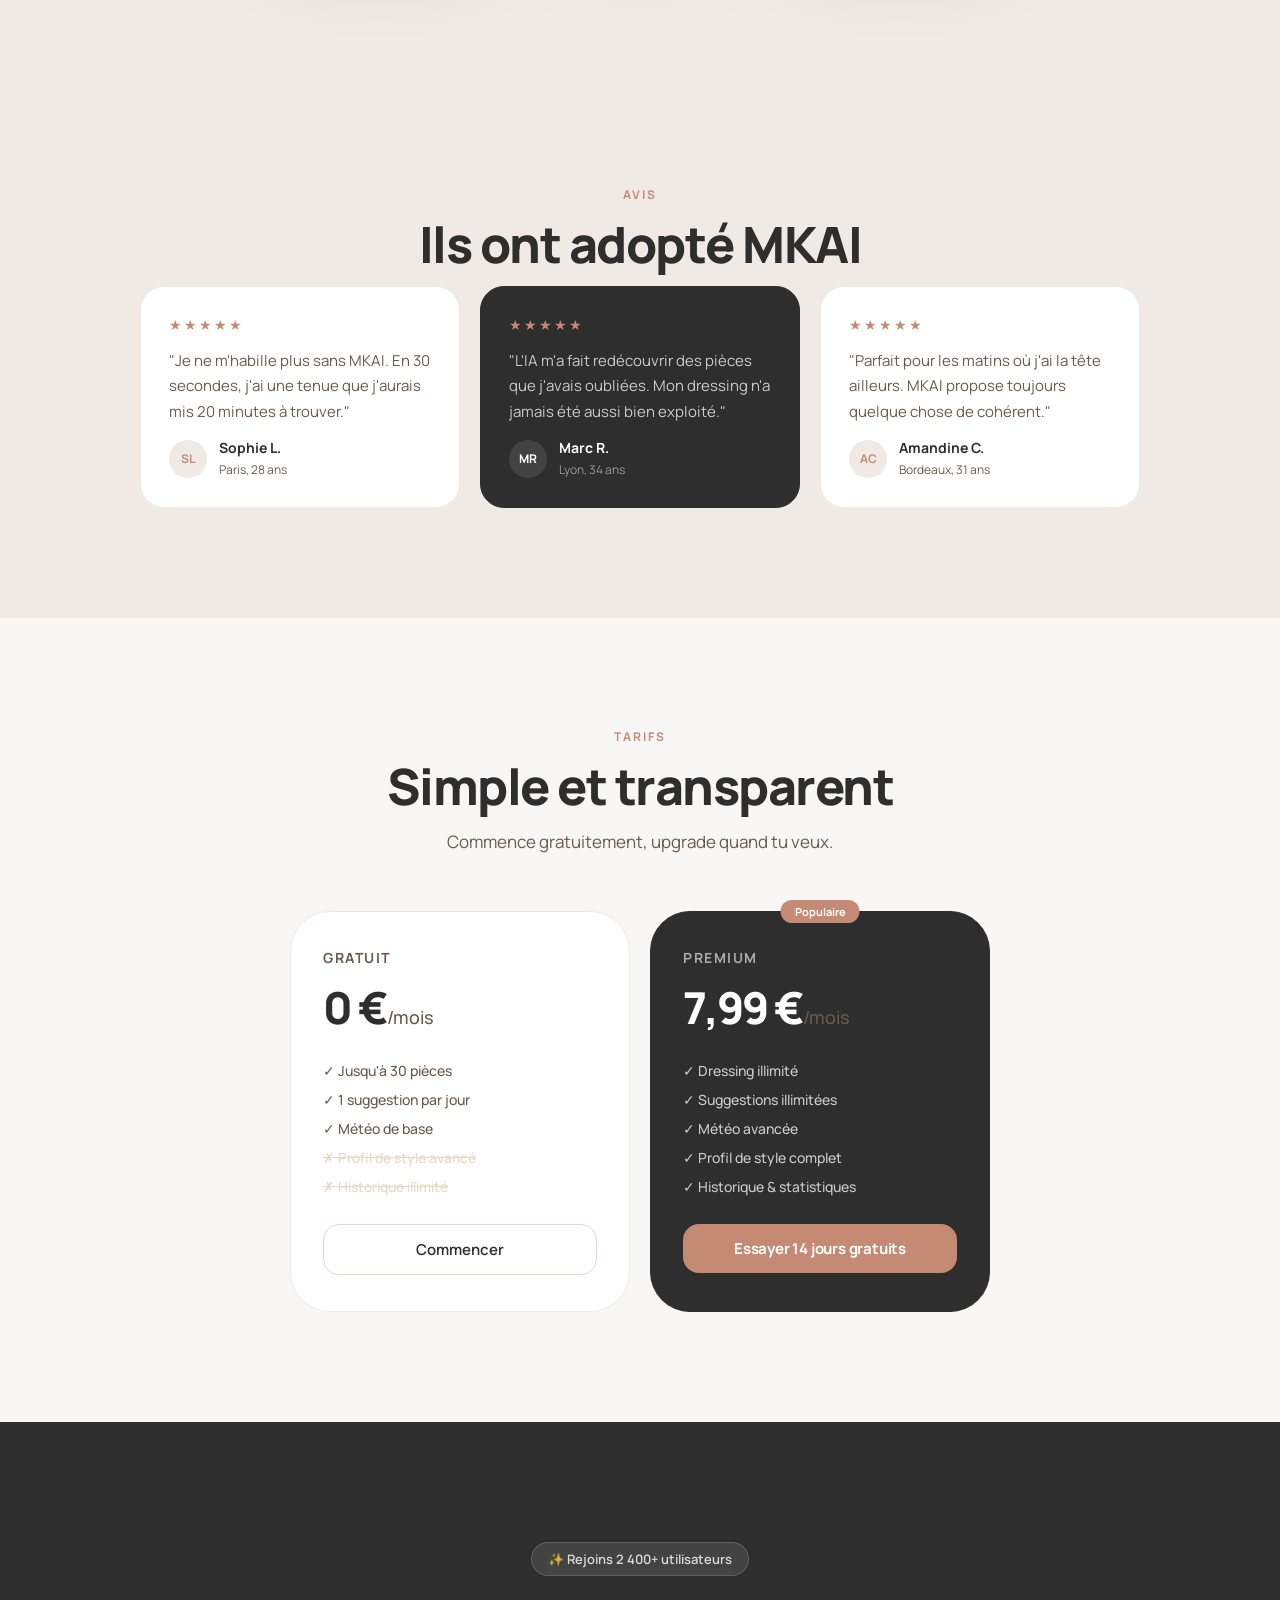
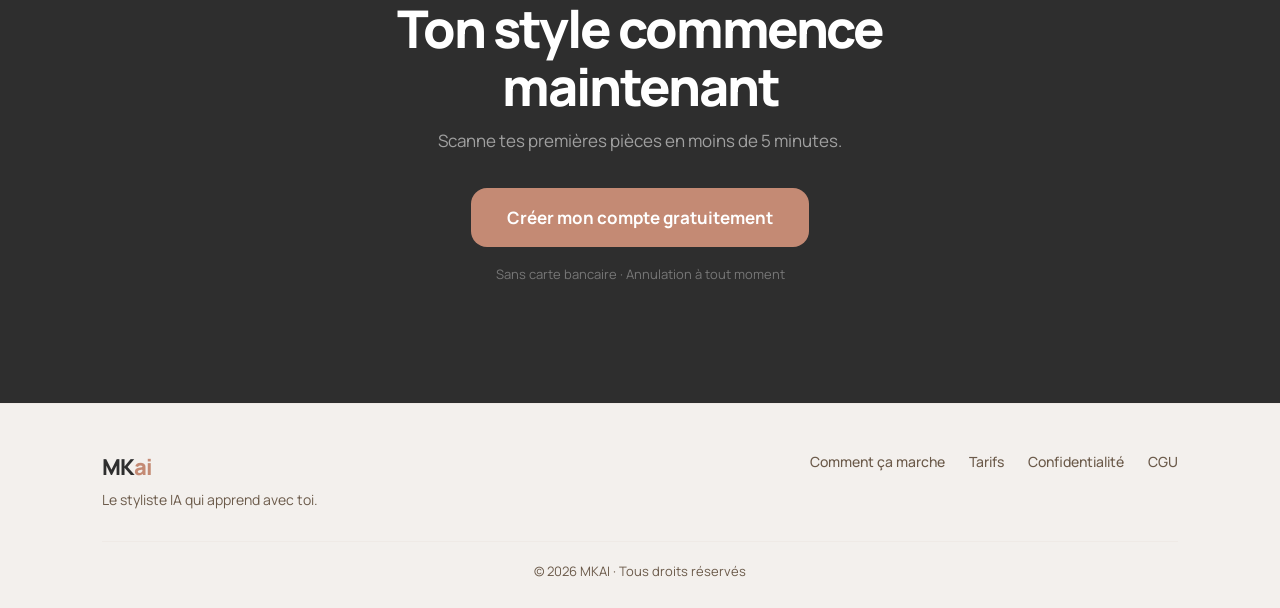
==== commit f42e907c: "Update index.html" ====
--- a/index.html
+++ b/index.html
@@ -26,14 +26,16 @@
 
   <!-- HERO -->
   <section class="hero">
-  <div class="hero-bg"></div>
+    <!-- Canvas Grainient (remplace hero-bg) -->
+    <canvas id="grainient-canvas" style="position:absolute;inset:0;width:100%;height:100%;z-index:0;pointer-events:none;"></canvas>
+
     <div class="hero-left">
       <div class="badge">✨ IA de style nouvelle génération</div>
       <h1 class="title split-text">
-  <span class="split-line">Le style parfait.</span>
-  <span class="split-line title-muted">Sans réfléchir.</span>
-  <span class="split-line">Chaque jour.</span>
-</h1>
+        <span class="split-line">Le style parfait.</span>
+        <span class="split-line title-muted">Sans réfléchir.</span>
+        <span class="split-line">Chaque jour.</span>
+      </h1>
       <p class="hero-sub">
         MKAI analyse ton dressing, la météo du jour et tes habitudes pour composer ta tenue idéale — en quelques secondes.
       </p>
--- a/style.css
+++ b/style.css
@@ -1,254 +1,2 @@
-/* RESET */
-* {
-  margin: 0;
-  padding: 0;
-  box-sizing: border-box;
-}
+/* ===================== MKAI — Style Sheet Charte : beige/terracotta, Manrope ===================== */ /* --- RESET & BASE --- */ *, *::before, *::after { margin: 0; padding: 0; box-sizing: border-box; } :root { --bg: #F8F7F5; --bg-soft: #EFEAE6; --bg-warm: #F3E9E1; --white: #FFFFFF; --dark: #2E2E2E; --mid: #6B5A4A; --border: #E8D8C4; --border-soft:#EFEAE6; --accent: #C48A74; --accent-dark:#A8705A; --text: #2E2E2E; --radius-sm: 10px; --radius-md: 16px; --radius-lg: 24px; --radius-xl: 40px; --radius-pill:999px; --shadow-sm: 0 4px 12px rgba(0,0,0,0.05); --shadow-md: 0 10px 30px rgba(0,0,0,0.07); --shadow-lg: 0 30px 80px rgba(0,0,0,0.10); } html { scroll-behavior: smooth; } body { background: var(--bg); color: var(--text); font-family: 'Manrope', Arial, sans-serif; overflow-x: hidden; -webkit-font-smoothing: antialiased; } /* ===================== HEADER ===================== */ .header { display: flex; justify-content: space-between; align-items: center; padding: 18px 8%; background: rgba(248, 247, 245, 0.85); backdrop-filter: blur(20px); -webkit-backdrop-filter: blur(20px); border-bottom: 1px solid var(--border-soft); position: sticky; top: 0; z-index: 100; } .logo { font-weight: 800; font-size: 22px; letter-spacing: -1px; color: var(--dark); } .logo-accent { color: var(--accent); } .nav { display: flex; gap: 28px; align-items: center; } .nav a { text-decoration: none; color: var(--mid); font-weight: 500; font-size: 14px; transition: color 0.2s; } .nav a:hover { color: var(--dark); } .nav-btn { padding: 9px 18px; border: 1.5px solid var(--border); border-radius: var(--radius-sm); color: var(--dark) !important; font-weight: 600 !important; font-size: 14px; transition: background 0.2s, border-color 0.2s; } .nav-btn:hover { background: var(--white); border-color: var(--accent); } .nav-mobile-toggle { display: none; background: none; border: none; font-size: 22px; cursor: pointer; color: var(--dark); } /* ===================== HERO ===================== */ .hero { display: flex; justify-content: space-between; align-items: center; padding: 110px 8% 100px; gap: 60px; min-height: 90vh; } .hero-left { flex: 1; max-width: 560px; } .badge { display: inline-block; padding: 8px 16px; background: var(--white); border: 1.5px solid var(--border); border-radius: var(--radius-pill); font-size: 13px; font-weight: 600; color: var(--mid); margin-bottom: 24px; letter-spacing: 0.2px; } .title { font-size: 68px; line-height: 1.02; letter-spacing: -2.5px; font-weight: 800; margin-bottom: 22px; color: var(--dark); } .title-muted { color: var(--accent); } .hero-sub { color: var(--mid); font-size: 17px; line-height: 1.7; max-width: 480px; margin-bottom: 32px; } .hero-buttons { display: flex; gap: 12px; flex-wrap: wrap; } .hero-social-proof { display: flex; align-items: center; gap: 10px; margin-top: 28px; } .avatars { display: flex; } .avatar { width: 30px; height: 30px; background: var(--bg-soft); border-radius: 50%; border: 2px solid var(--white); margin-left: -8px; display: flex; align-items: center; justify-content: center; font-size: 13px; overflow: hidden; } .avatars .avatar:first-child { margin-left: 0; } .proof-text { font-size: 13px; color: var(--mid); font-weight: 500; } /* --- PHONE --- */ .hero-right { flex-shrink: 0; position: relative; display: flex; align-items: center; justify-content: center; } .phone-wrap { position: relative; } .phone-glow { position: absolute; width: 280px; height: 280px; background: radial-gradient(circle, rgba(196,138,116,0.25) 0%, transparent 70%); border-radius: 50%; bottom: -40px; left: 50%; transform: translateX(-50%); z-index: -1; filter: blur(30px); } .mkai-phone { width: 290px; background: var(--white); border-radius: 44px; border: 10px solid var(--dark); overflow: hidden; box-shadow: var(--shadow-lg), inset 0 0 0 1px rgba(255,255,255,0.1); position: relative; } .phone-status { display: flex; justify-content: space-between; padding: 10px 18px 4px; background: var(--dark); color: var(--white); font-size: 11px; font-weight: 600; } .phone-header { display: flex; justify-content: space-between; align-items: center; padding: 14px 18px; background: var(--bg-soft); border-bottom: 1px solid var(--border); } .phone-logo { font-weight: 800; font-size: 16px; letter-spacing: -0.5px; } .phone-day { font-size: 12px; color: var(--mid); font-weight: 500; } .phone-content { padding: 16px; } .weather-pill { background: var(--bg-warm); padding: 9px 14px; border-radius: var(--radius-pill); text-align: center; font-size: 13px; font-weight: 600; margin-bottom: 14px; color: var(--mid); } .outfit-label { font-size: 11px; font-weight: 700; letter-spacing: 1px; text-transform: uppercase; color: var(--mid); margin-bottom: 8px; } .outfit-card { border: 1.5px solid var(--border-soft); border-radius: var(--radius-md); padding: 14px; background: var(--bg); } .outfit-tag { display: inline-block; background: var(--accent); color: var(--white); font-size: 11px; font-weight: 700; padding: 3px 10px; border-radius: var(--radius-pill); margin-bottom: 12px; letter-spacing: 0.3px; } .outfit-list { list-style: none; margin-bottom: 14px; } .outfit-list li { padding: 7px 0; font-size: 13px; border-bottom: 1px solid var(--border-soft); display: flex; align-items: center; gap: 8px; color: var(--dark); } .outfit-list li:last-child { border-bottom: none; } .dot { width: 6px; height: 6px; background: var(--accent); border-radius: 50%; flex-shrink: 0; } .phone-cta { width: 100%; background: var(--dark); color: var(--white); border: none; padding: 10px; border-radius: var(--radius-sm); font-size: 12px; font-weight: 700; cursor: pointer; } .phone-alts { display: flex; gap: 8px; margin-top: 12px; } .alt-chip { flex: 1; text-align: center; padding: 8px 6px; background: var(--bg-soft); border-radius: var(--radius-sm); font-size: 11px; font-weight: 600; color: var(--mid); cursor: pointer; } /* ===================== PROOF BAR ===================== */ .proof-bar { background: var(--dark); color: rgba(255,255,255,0.5); text-align: center; padding: 18px 8%; font-size: 13px; font-weight: 500; display: flex; justify-content: center; align-items: center; gap: 18px; flex-wrap: wrap; } .proof-logo { color: rgba(255,255,255,0.85); font-weight: 700; letter-spacing: 0.3px; } .proof-sep { color: rgba(255,255,255,0.3); } /* ===================== BUTTONS ===================== */ .btn-primary { background: var(--accent); color: var(--white); border: none; padding: 14px 24px; border-radius: var(--radius-md); cursor: pointer; font-weight: 700; font-size: 15px; font-family: inherit; transition: background 0.2s, transform 0.15s; letter-spacing: -0.2px; } .btn-primary:hover { background: var(--accent-dark); transform: translateY(-1px); } .btn-secondary { background: var(--white); border: 1.5px solid var(--border); padding: 14px 24px; border-radius: var(--radius-md); cursor: pointer; font-weight: 600; font-size: 15px; font-family: inherit; color: var(--dark); transition: border-color 0.2s, transform 0.15s; } .btn-secondary:hover { border-color: var(--accent); transform: translateY(-1px); } /* ===================== SECTIONS — BASE ===================== */ .section { padding: 110px 8%; text-align: center; } .section-eyebrow { font-size: 12px; font-weight: 700; letter-spacing: 2px; text-transform: uppercase; color: var(--accent); margin-bottom: 14px; } .section h2 { font-size: 50px; font-weight: 800; letter-spacing: -1.5px; margin-bottom: 14px; color: var(--dark); line-height: 1.1; } .section-sub { color: var(--mid); font-size: 17px; line-height: 1.6; max-width: 520px; margin: 0 auto 56px; } .section-soft { background: var(--bg-soft); } /* ===================== HOW IT WORKS ===================== */ .steps { display: flex; align-items: flex-start; gap: 0; justify-content: center; flex-wrap: wrap; } .step-card { background: var(--white); border: 1.5px solid var(--border-soft); border-radius: var(--radius-lg); padding: 36px 28px; text-align: left; flex: 1; min-width: 240px; max-width: 300px; box-shadow: var(--shadow-sm); transition: transform 0.2s, box-shadow 0.2s; position: relative; } .step-card:hover { transform: translateY(-4px); box-shadow: var(--shadow-md); } .step-icon { font-size: 32px; margin-bottom: 16px; } .step-num { position: absolute; top: 20px; right: 24px; font-size: 40px; font-weight: 800; color: var(--bg-soft); letter-spacing: -2px; line-height: 1; } .step-card h3 { font-size: 18px; font-weight: 700; margin-bottom: 10px; color: var(--dark); } .step-card p { color: var(--mid); font-size: 14px; line-height: 1.7; } .step-arrow { font-size: 24px; color: var(--border); align-self: center; padding: 0 12px; margin-top: -20px; } /* ===================== AI SECTION ===================== */ .section-ai { background: var(--bg); } .ai-grid { display: grid; grid-template-columns: repeat(3, 1fr); gap: 20px; text-align: left; max-width: 960px; margin: 0 auto; } .ai-feature { background: var(--white); border: 1.5px solid var(--border-soft); border-radius: var(--radius-lg); padding: 28px 24px; transition: border-color 0.2s, transform 0.2s; } .ai-feature:hover { border-color: var(--accent); transform: translateY(-3px); } .ai-icon { font-size: 28px; margin-bottom: 14px; } .ai-feature h4 { font-size: 16px; font-weight: 700; margin-bottom: 8px; color: var(--dark); } .ai-feature p { font-size: 14px; color: var(--mid); line-height: 1.6; } /* ===================== APP SECTION ===================== */ .section-app { background: var(--bg-soft); } .app-screens { display: flex; gap: 20px; justify-content: center; align-items: flex-end; } .screen-card { text-align: center; flex: 1; max-width: 220px; } .screen-card--main { max-width: 260px; transform: translateY(-20px); } .screen-preview { background: var(--white); border: 2px solid var(--dark); border-radius: 28px; height: 380px; overflow: hidden; margin-bottom: 12px; padding: 20px 16px; box-shadow: var(--shadow-lg); position: relative; } .screen-card--main .screen-preview { height: 440px; } .screen-label { font-size: 12px; font-weight: 700; color: var(--mid); margin-bottom: 16px; letter-spacing: 0.5px; } /* Screen 1 – dressing */ .screen-items { display: grid; grid-template-columns: 1fr 1fr; gap: 8px; } .screen-item { height: 90px; background: var(--bg-soft); border-radius: var(--radius-sm); border: 1px solid var(--border); } /* Screen 2 – outfit */ .screen-outfit { display: flex; flex-direction: column; gap: 12px; } .outfit-visual { height: 200px; background: linear-gradient(145deg, var(--bg-warm), var(--bg-soft)); border-radius: var(--radius-md); border: 1px solid var(--border); } .outfit-info { display: flex; flex-direction: column; gap: 6px; align-items: flex-start; } .outfit-style-tag { background: var(--accent); color: var(--white); font-size: 11px; font-weight: 700; padding: 3px 10px; border-radius: var(--radius-pill); } .outfit-score { font-size: 13px; color: var(--mid); font-weight: 600; } /* Screen 3 – profile */ .profile-stats { display: flex; flex-direction: column; gap: 0; } .stat-row { display: flex; justify-content: space-between; padding: 12px 0; font-size: 13px; border-bottom: 1px solid var(--border-soft); color: var(--dark); } .stat-row span:last-child { font-weight: 700; color: var(--accent); } .screen-card p { font-size: 13px; font-weight: 600; color: var(--mid); } /* ===================== TESTIMONIALS ===================== */ .testimonials { display: grid; grid-template-columns: repeat(3, 1fr); gap: 20px; max-width: 1000px; margin: 0 auto; text-align: left; } .testi-card { background: var(--white); border: 1.5px solid var(--border-soft); border-radius: var(--radius-lg); padding: 28px; display: flex; flex-direction: column; gap: 14px; } .testi-card--featured { background: var(--dark); border-color: var(--dark); color: var(--white); } .testi-stars { color: var(--accent); font-size: 14px; letter-spacing: 2px; } .testi-card p { font-size: 15px; line-height: 1.7; color: var(--mid); flex: 1; } .testi-card--featured p { color: rgba(255,255,255,0.75); } .testi-author { display: flex; align-items: center; gap: 12px; } .testi-avatar { width: 38px; height: 38px; background: var(--bg-soft); border-radius: 50%; display: flex; align-items: center; justify-content: center; font-size: 12px; font-weight: 700; color: var(--accent); flex-shrink: 0; } .testi-card--featured .testi-avatar { background: rgba(255,255,255,0.1); color: var(--white); } .testi-author strong { display: block; font-size: 14px; } .testi-author span { font-size: 12px; color: var(--mid); } .testi-card--featured .testi-author span { color: rgba(255,255,255,0.5); } /* ===================== PRICING ===================== */ .pricing-grid { display: grid; grid-template-columns: 1fr 1fr; gap: 20px; max-width: 700px; margin: 0 auto; text-align: left; } .pricing-card { background: var(--white); border: 1.5px solid var(--border-soft); border-radius: var(--radius-xl); padding: 36px 32px; position: relative; } .pricing-card--featured { background: var(--dark); border-color: var(--dark); color: var(--white); } .pricing-badge { position: absolute; top: -12px; left: 50%; transform: translateX(-50%); background: var(--accent); color: var(--white); font-size: 11px; font-weight: 700; padding: 4px 14px; border-radius: var(--radius-pill); white-space: nowrap; } .pricing-plan { font-size: 14px; font-weight: 700; text-transform: uppercase; letter-spacing: 1.5px; color: var(--mid); margin-bottom: 10px; } .pricing-card--featured .pricing-plan { color: rgba(255,255,255,0.6); } .pricing-price { font-size: 44px; font-weight: 800; letter-spacing: -2px; margin-bottom: 24px; color: var(--dark); } .pricing-card--featured .pricing-price { color: var(--white); } .pricing-price span { font-size: 18px; font-weight: 500; letter-spacing: 0; color: var(--mid); } .pricing-features { list-style: none; margin-bottom: 28px; display: flex; flex-direction: column; gap: 10px; } .pricing-features li { font-size: 14px; color: var(--mid); font-weight: 500; } .pricing-card--featured .pricing-features li { color: rgba(255,255,255,0.75); } .pricing-features li.disabled { color: var(--border); text-decoration: line-through; } .pricing-btn { width: 100%; justify-content: center; } /* ===================== CTA FINAL ===================== */ .cta { background: var(--dark); padding: 120px 8%; text-align: center; } .cta-inner { max-width: 600px; margin: 0 auto; } .cta-badge { display: inline-block; background: rgba(255,255,255,0.1); color: rgba(255,255,255,0.8); border: 1px solid rgba(255,255,255,0.15); border-radius: var(--radius-pill); font-size: 13px; font-weight: 600; padding: 7px 16px; margin-bottom: 24px; } .cta h2 { font-size: 52px; font-weight: 800; letter-spacing: -2px; color: var(--white); margin-bottom: 14px; line-height: 1.1; } .cta p { color: rgba(255,255,255,0.55); font-size: 17px; margin-bottom: 36px; } .btn-cta { background: var(--accent); color: var(--white); border: none; padding: 18px 36px; border-radius: var(--radius-md); cursor: pointer; font-weight: 700; font-size: 17px; font-family: inherit; transition: background 0.2s, transform 0.15s; margin-bottom: 18px; } .btn-cta:hover { background: var(--accent-dark); transform: translateY(-2px); } .cta-note { font-size: 13px; color: rgba(255,255,255,0.35); } /* ===================== FOOTER ===================== */ .footer { background: #F3F0ED; padding: 48px 8% 28px; border-top: 1px solid var(--border-soft); } .footer-inner { display: flex; justify-content: space-between; align-items: flex-start; gap: 32px; margin-bottom: 32px; flex-wrap: wrap; } .footer-brand p { font-size: 14px; color: var(--mid); margin-top: 8px; max-width: 220px; } .footer-links { display: flex; gap: 24px; flex-wrap: wrap; } .footer-links a { text-decoration: none; font-size: 14px; color: var(--mid); font-weight: 500; transition: color 0.2s; } .footer-links a:hover { color: var(--dark); } .footer-copy { font-size: 13px; color: var(--mid); text-align: center; padding-top: 20px; border-top: 1px solid var(--border-soft); } /* ===================== SCROLL ANIMATIONS ===================== */ .step-card, .ai-feature, .screen-card, .testi-card, .pricing-card { opacity: 0; transform: translateY(24px); transition: opacity 0.5s ease, transform 0.5s ease; } .step-card.visible, .ai-feature.visible, .screen-card.visible, .testi-card.visible, .pricing-card.visible { opacity: 1; transform: translateY(0); } .screen-card--main.visible { transform: translateY(-20px); } /* Stagger delays */ .step-card:nth-child(1), .ai-feature:nth-child(1), .testi-card:nth-child(1), .pricing-card:nth-child(1) { transition-delay: 0s; } .step-card:nth-child(3), .ai-feature:nth-child(2), .testi-card:nth-child(2), .pricing-card:nth-child(2) { transition-delay: 0.1s; } .step-card:nth-child(5), .ai-feature:nth-child(3), .testi-card:nth-child(3) { transition-delay: 0.2s; } .ai-feature:nth-child(4) { transition-delay: 0.1s; } .ai-feature:nth-child(5) { transition-delay: 0.2s; } .ai-feature:nth-child(6) { transition-delay: 0.3s; } /* ===================== RESPONSIVE ===================== */ @media (max-width: 1024px) { .title { font-size: 56px; } .section h2 { font-size: 42px; } .ai-grid { grid-template-columns: repeat(2, 1fr); } } @media (max-width: 900px) { .header { padding: 16px 5%; } .nav { display: none; position: absolute; top: 100%; left: 0; right: 0; background: rgba(248,247,245,0.97); backdrop-filter: blur(20px); flex-direction: column; padding: 20px 5%; gap: 16px; border-bottom: 1px solid var(--border-soft); box-shadow: 0 10px 30px rgba(0,0,0,0.07); } .nav.nav-open { display: flex; } .nav-mobile-toggle { display: block; } .hero { flex-direction: column; text-align: center; padding: 80px 5% 60px; gap: 50px; min-height: auto; } .hero-left { max-width: 100%; } .title { font-size: 46px; letter-spacing: -1.5px; } .hero-sub { margin: 0 auto 32px; } .hero-buttons { justify-content: center; } .hero-social-proof { justify-content: center; } .section { padding: 80px 5%; } .section h2 { font-size: 36px; } .steps { flex-direction: column; align-items: center; } .step-arrow { transform: rotate(90deg); } .step-card { max-width: 100%; width: 100%; } .ai-grid { grid-template-columns: 1fr; } .app-screens { flex-direction: column; align-items: center; } .screen-card { max-width: 260px; } .screen-card--main { transform: none; max-width: 280px; } .screen-card--main.visible { transform: none; } .testimonials { grid-template-columns: 1fr; } .pricing-grid { grid-template-columns: 1fr; } .cta { padding: 80px 5%; } .cta h2 { font-size: 38px; } .footer-inner { flex-direction: column; } } @media (max-width: 480px) { .title { font-size: 38px; } .mkai-phone { width: 260px; } } /* Reduced motion */ @media (prefers-reduced-motion: reduce) { .step-card, .ai-feature, .screen-card, .testi-card, .pricing-card { opacity: 1; transform: none; transition: none; } .screen-card--main { transform: translateY(-20px); } } /* ===================== SPLIT TEXT HERO ===================== */ .split-text { display: flex; flex-direction: column; gap: 4px; } .split-line { display: block; opacity: 0; transform: translateY(60px); will-change: transform, opacity; } .split-text.animate .split-line:nth-child(1) { animation: splitReveal 0.9s cubic-bezier(.22,1,.36,1) forwards; } .split-text.animate .split-line:nth-child(2) { animation: splitReveal 0.9s cubic-bezier(.22,1,.36,1) 0.15s forwards; } .split-text.animate .split-line:nth-child(3) { animation: splitReveal 0.9s cubic-bezier(.22,1,.36,1) 0.3s forwards; } @keyframes splitReveal { from { opacity: 0; transform: translateY(60px); } to { opacity: 1; transform: translateY(0); } } .hero { position: relative; overflow: hidden; } .hero-bg { position: absolute; inset: 0; z-index: 0; background: radial-gradient(circle at 20% 30%, rgba(196,138,116,0.20), transparent 40%), radial-gradient(circle at 80% 20%, rgba(248,247,245,0.9), transparent 45%), radial-gradient(circle at 50% 80%, rgba(243,233,225,0.9), transparent 40%), linear-gradient(180deg, #F8F7F5, #F3E9E1); } .hero-left, .hero-right { position: relative; z-index: 2; }
 
-:root {
-  --bg:#F8F7F5;
-  --dark:#2E2E2E;
-  --mid:#6B5A4A;
-  --accent:#C48A74;
-  --accent-dark:#A8705A;
-  --white:#fff;
-  --radius:16px;
-}
-
-body {
-  font-family: 'Manrope', sans-serif;
-  background: var(--bg);
-  color: var(--dark);
-  overflow-x: hidden;
-}
-
-/* HEADER */
-.header {
-  display:flex;
-  justify-content:space-between;
-  padding:20px 8%;
-  position:sticky;
-  top:0;
-  background:rgba(248,247,245,0.9);
-  backdrop-filter:blur(20px);
-}
-
-.logo {
-  font-weight:800;
-  font-size:20px;
-}
-
-.logo-accent {
-  color:var(--accent);
-}
-
-.nav {
-  display:flex;
-  gap:25px;
-}
-
-.nav a {
-  text-decoration:none;
-  color:var(--mid);
-}
-
-.nav-btn {
-  border:1px solid #ddd;
-  padding:8px 14px;
-  border-radius:10px;
-}
-
-/* HERO */
-.hero {
-  display:flex;
-  justify-content:space-between;
-  padding:120px 8%;
-  position:relative;
-}
-
-.hero-bg {
-  position:absolute;
-  inset:0;
-  z-index:0;
-}
-
-.hero-left, .hero-right {
-  position:relative;
-  z-index:2;
-}
-
-.badge {
-  background:#fff;
-  padding:8px 14px;
-  border-radius:999px;
-  border:1px solid #eee;
-  display:inline-block;
-  margin-bottom:20px;
-}
-
-.title {
-  font-size:60px;
-  font-weight:800;
-  line-height:1.1;
-}
-
-.title-muted {
-  color:var(--accent);
-}
-
-.hero-sub {
-  margin-top:20px;
-  color:var(--mid);
-  max-width:500px;
-}
-
-/* BUTTONS */
-.btn-primary {
-  background:var(--accent);
-  color:white;
-  border:none;
-  padding:14px 22px;
-  border-radius:12px;
-  font-weight:700;
-  cursor:pointer;
-}
-
-.btn-primary:hover {
-  background:var(--accent-dark);
-}
-
-.btn-secondary {
-  background:white;
-  border:1px solid #ddd;
-  padding:14px 22px;
-  border-radius:12px;
-}
-
-/* PHONE */
-.mkai-phone {
-  background:white;
-  border-radius:30px;
-  padding:15px;
-  border:10px solid #222;
-  width:280px;
-}
-
-.phone-status {
-  display:flex;
-  justify-content:space-between;
-  font-size:12px;
-}
-
-.phone-header {
-  display:flex;
-  justify-content:space-between;
-  margin:10px 0;
-}
-
-.weather-pill {
-  background:#F3E9E1;
-  padding:10px;
-  border-radius:999px;
-  text-align:center;
-}
-
-.outfit-list {
-  list-style:none;
-  margin-top:10px;
-}
-
-.outfit-list li {
-  padding:6px 0;
-}
-
-.phone-cta {
-  width:100%;
-  margin-top:10px;
-  padding:10px;
-  background:var(--dark);
-  color:white;
-  border:none;
-  border-radius:10px;
-}
-
-/* SECTIONS */
-.section {
-  padding:100px 8%;
-  text-align:center;
-}
-
-.steps, .ai-grid, .pricing-grid {
-  display:grid;
-  gap:20px;
-}
-
-.steps {
-  grid-template-columns:repeat(3,1fr);
-}
-
-.ai-grid {
-  grid-template-columns:repeat(3,1fr);
-}
-
-.pricing-grid {
-  grid-template-columns:repeat(2,1fr);
-}
-
-/* CARDS */
-.step-card, .ai-feature, .pricing-card {
-  background:white;
-  padding:20px;
-  border-radius:var(--radius);
-}
-
-/* CTA */
-.cta {
-  background:var(--dark);
-  color:white;
-  text-align:center;
-  padding:120px 8%;
-}
-
-/* FOOTER */
-.footer {
-  padding:40px;
-  text-align:center;
-  background:#F3F0ED;
-}
-
-/* RESPONSIVE */
-@media (max-width:900px) {
-  .hero {
-    flex-direction:column;
-    text-align:center;
-  }
-
-  .steps, .ai-grid, .pricing-grid {
-    grid-template-columns:1fr;
-  }
-}
-
-.hero {
-  position: relative;
-  overflow: hidden;
-}
-
-/* Grainient background layer */
-.hero-bg {
-  position: absolute;
-  inset: 0;
-  z-index: 0;
-}
-
-.hero-left,
-.hero-right {
-  position: relative;
-  z-index: 2;
-}
-
-/* canvas full cover */
-.hero-bg canvas {
-  width: 100% !important;
-  height: 100% !important;
-  display: block;
-}
